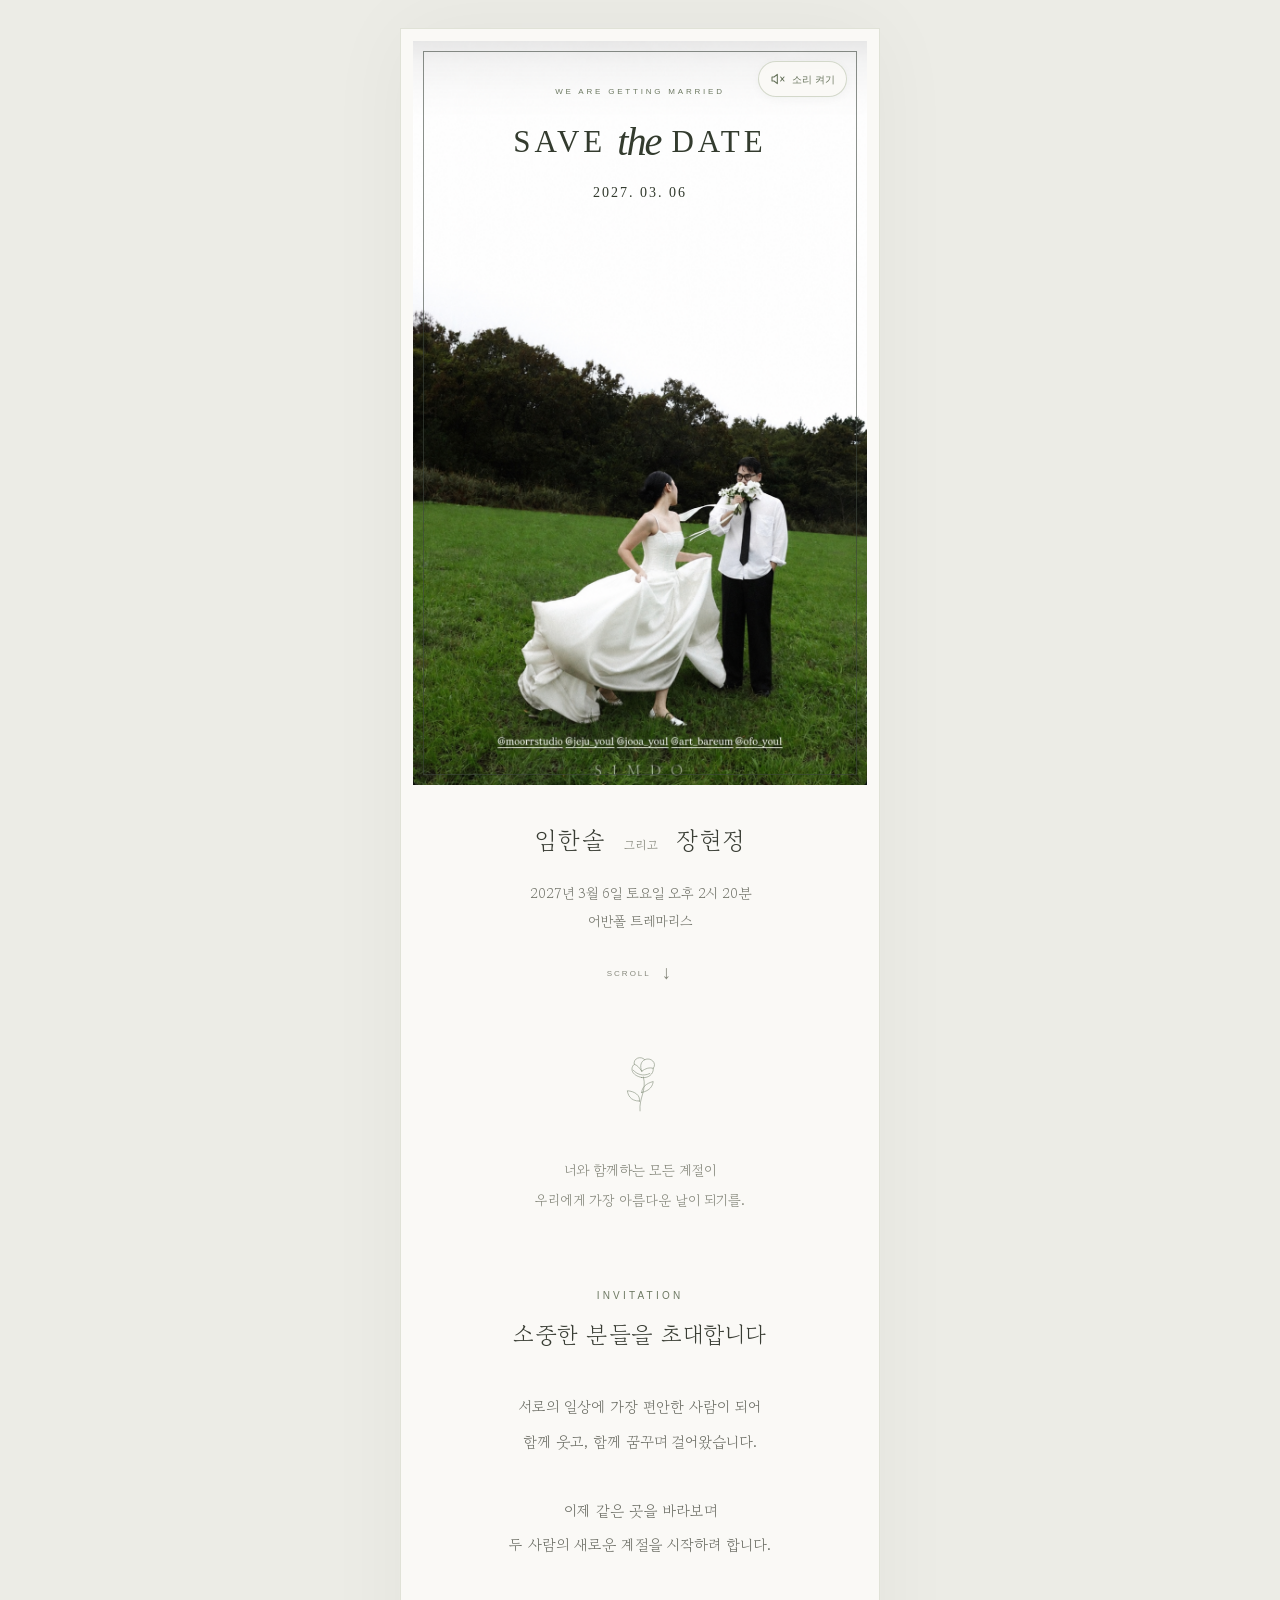
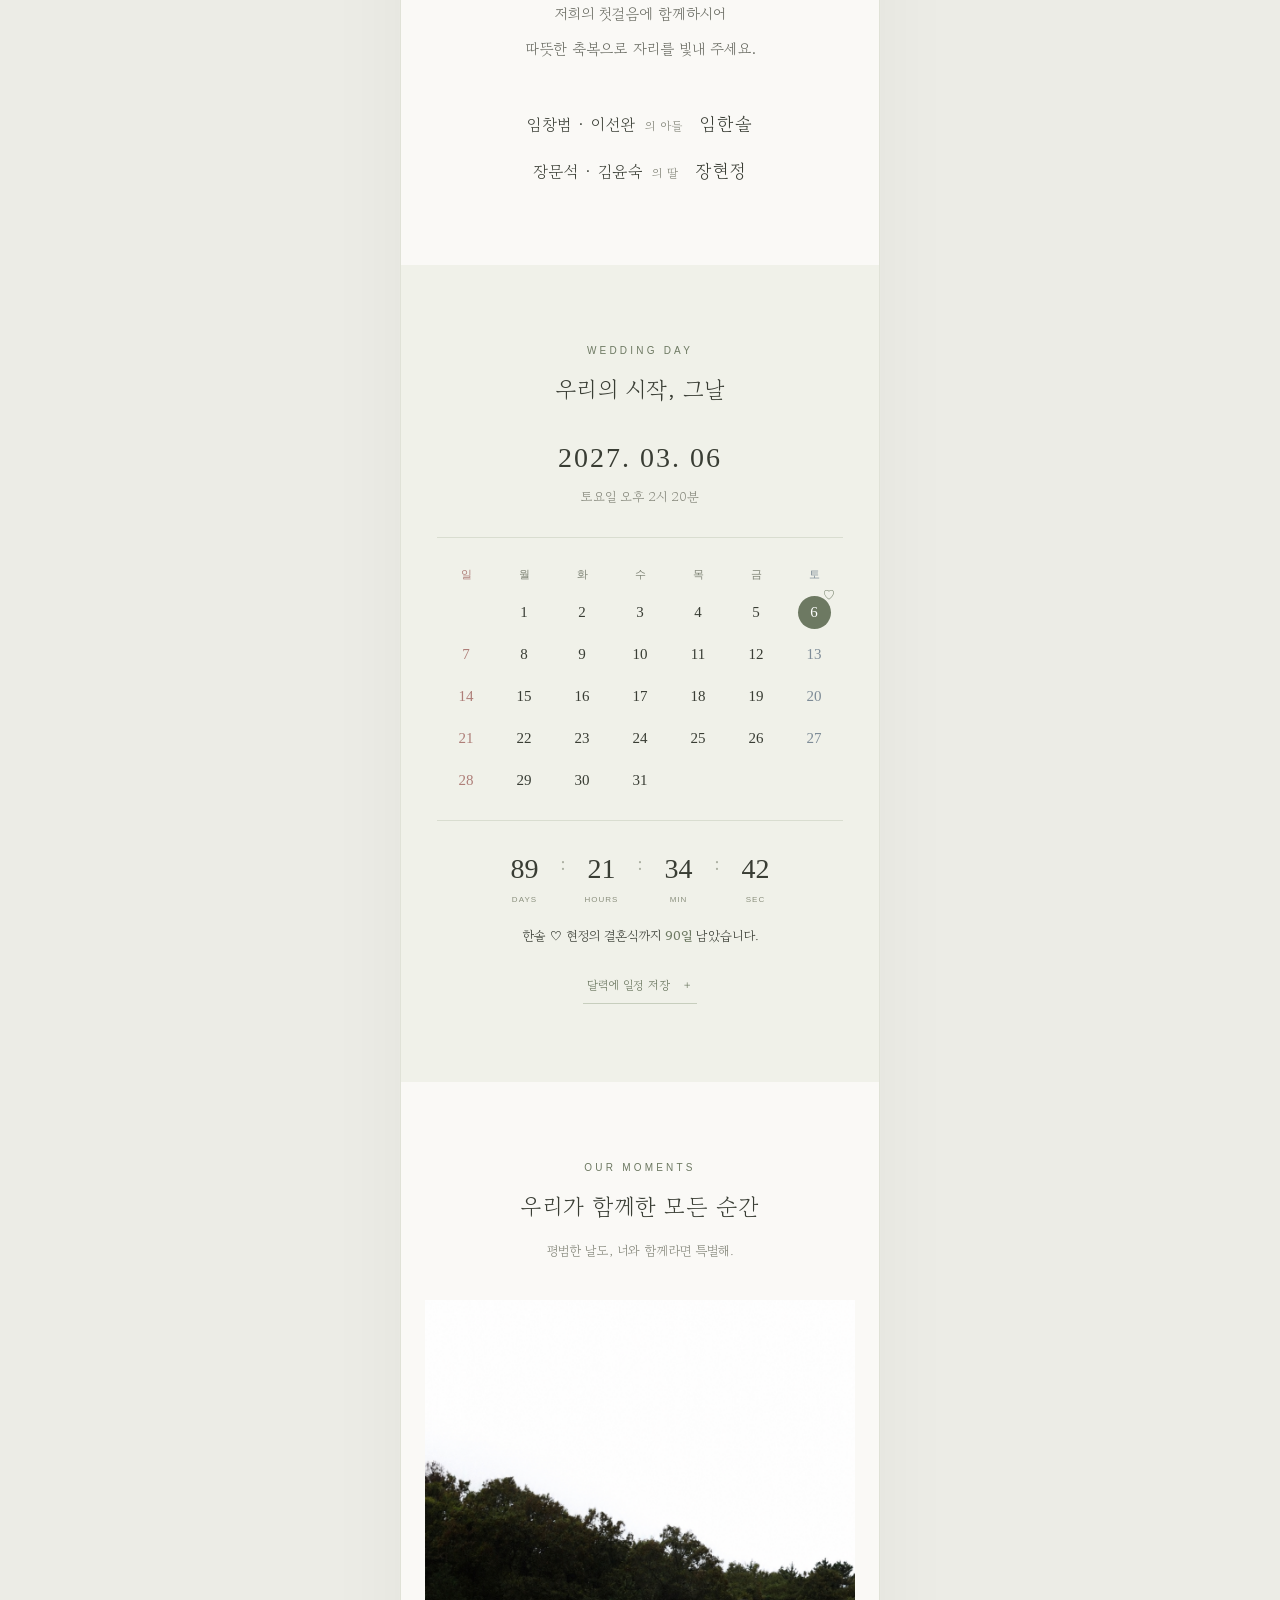
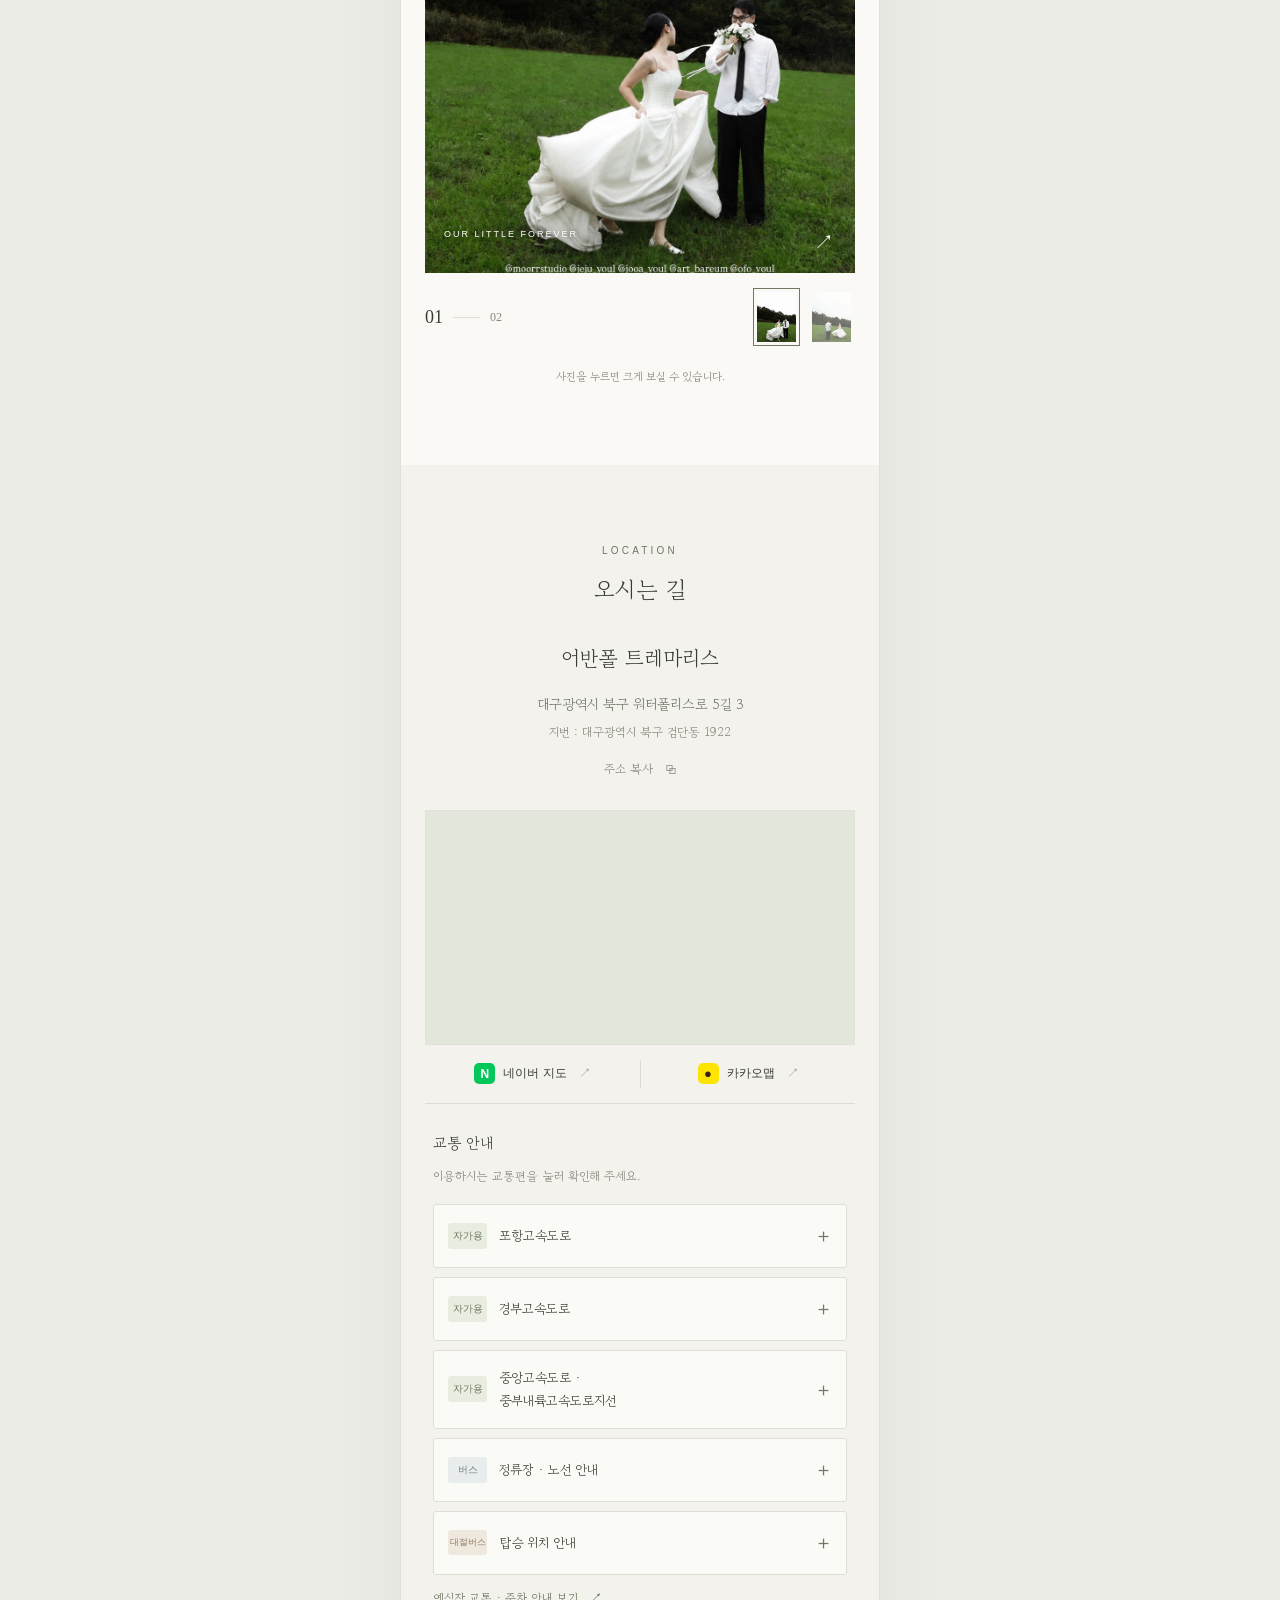
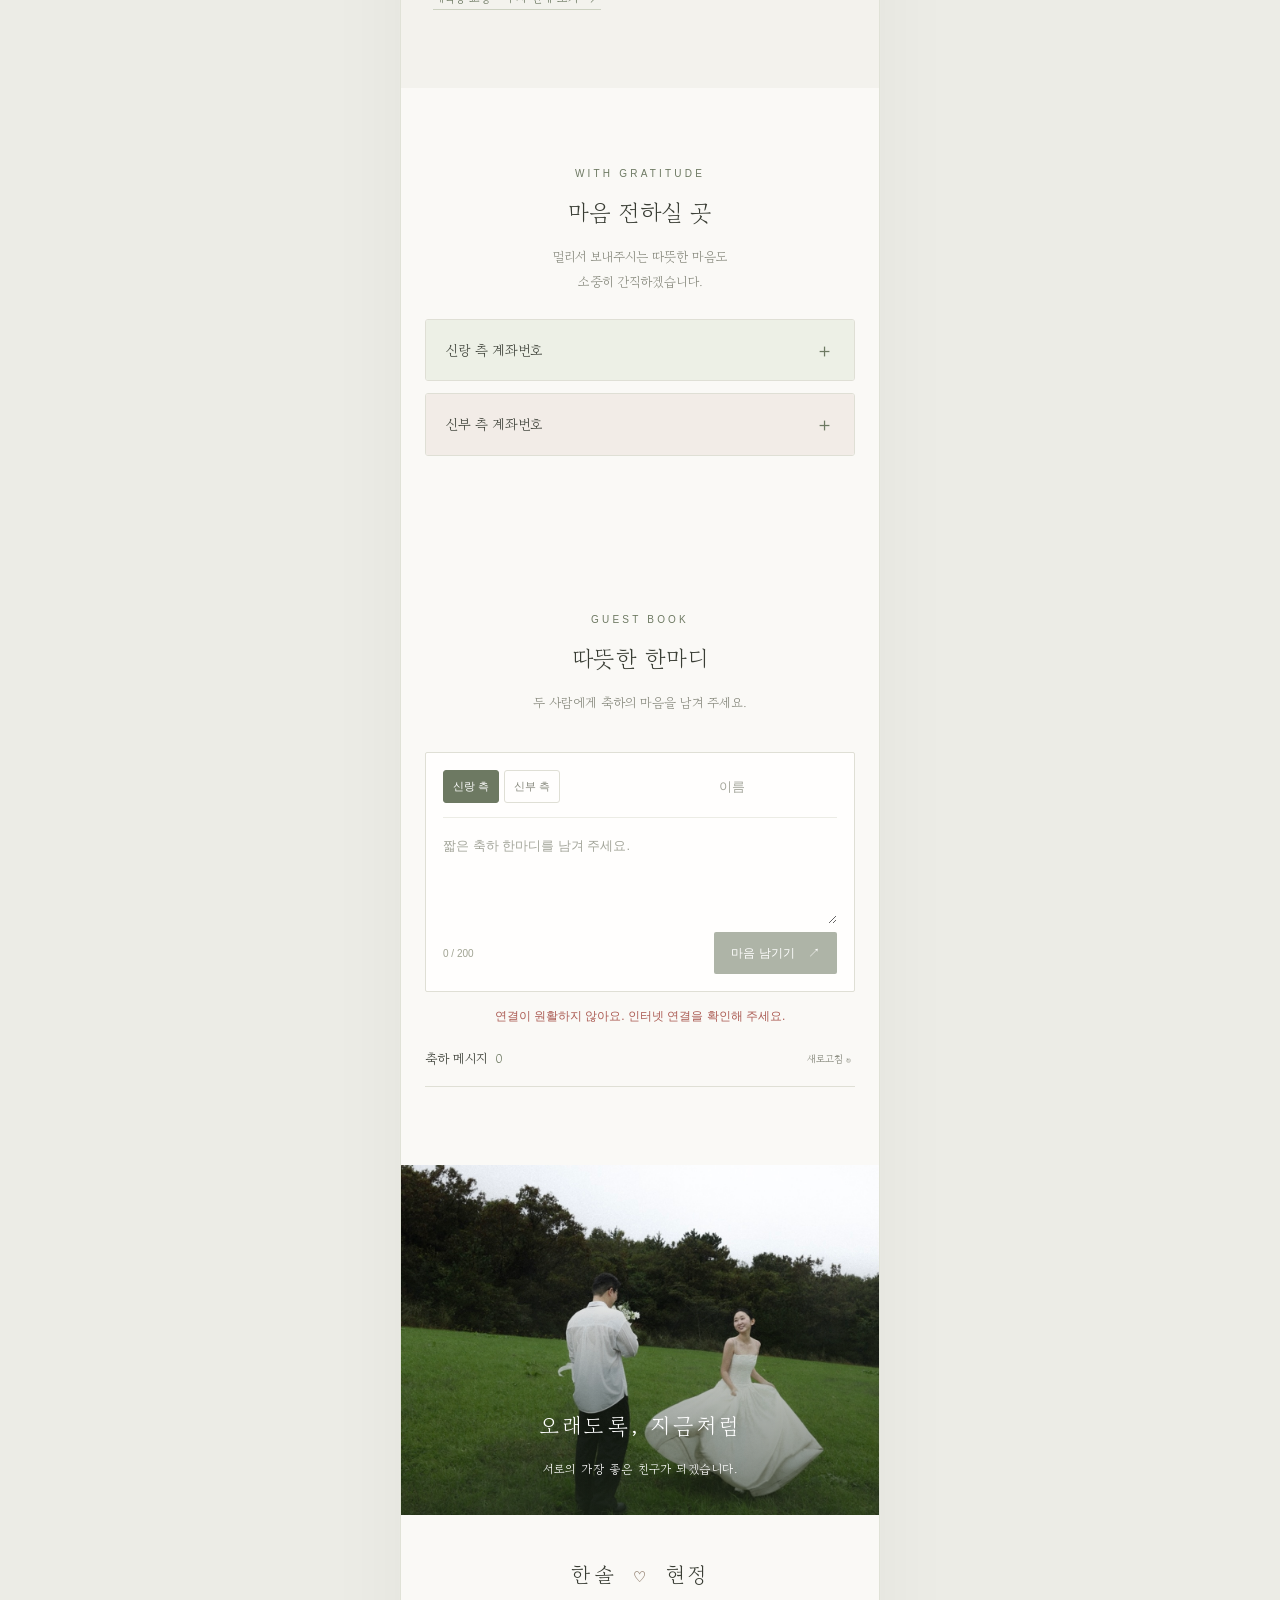
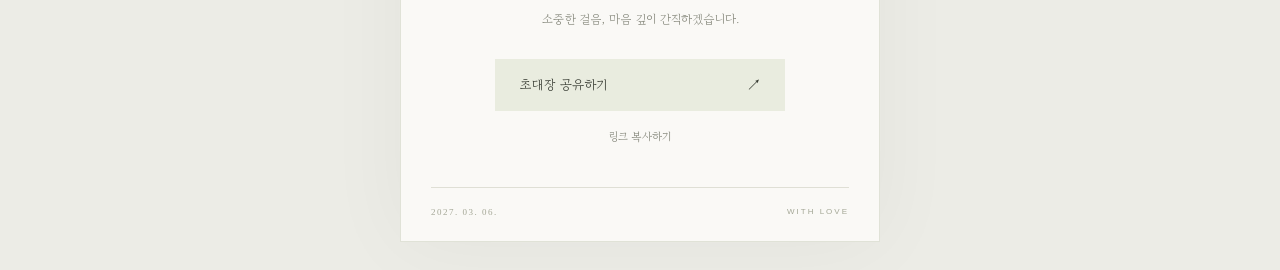
==== index.html @ 7768a19c "feat: 신랑 측 실제 계좌와 신부 혼주 성함 반영 신랑 측 계좌 정보 - 임한솔: 새마을금고 9003250812734 - 임창범: 새마을금고 9003-2223-3159-1 - " ====
<!doctype html>
<html lang="ko">
<head>
  <meta charset="utf-8">
  <meta name="viewport" content="width=device-width, initial-scale=1">
  <meta name="theme-color" content="#faf9f6">
  <meta name="description" content="임한솔 · 장현정, 2027년 3월 6일 토요일 오후 2시 20분. 어반폴 트레마리스에서 소중한 분들을 초대합니다.">
  <meta property="og:type" content="website">
  <meta property="og:title" content="임한솔 · 장현정, 우리 결혼합니다">
  <meta property="og:description" content="2027. 03. 06. SAT 14:20 · 어반폴 트레마리스">
  <meta property="og:url" content="https://ihs61855.github.io/wedding-invitation/">
  <meta property="og:locale" content="ko_KR">
  <meta property="og:site_name" content="한솔 · 현정의 결혼식">
  <meta property="og:image" content="https://ihs61855.github.io/wedding-invitation/images/share-thumbnail.jpg?v=2b3f9912633d">
  <meta property="og:image:secure_url" content="https://ihs61855.github.io/wedding-invitation/images/share-thumbnail.jpg?v=2b3f9912633d">
  <meta property="og:image:type" content="image/jpeg">
  <meta property="og:image:width" content="1200">
  <meta property="og:image:height" content="630">
  <meta property="og:image:alt" content="임한솔 · 장현정의 결혼식, 2027년 3월 6일 오후 2시 20분 어반폴 트레마리스">
  <meta name="twitter:card" content="summary_large_image">
  <meta name="twitter:title" content="임한솔 · 장현정, 우리 결혼합니다">
  <meta name="twitter:description" content="2027. 03. 06. SAT 14:20 · 어반폴 트레마리스">
  <meta name="twitter:image" content="https://ihs61855.github.io/wedding-invitation/images/share-thumbnail.jpg?v=2b3f9912633d">
  <link rel="canonical" href="https://ihs61855.github.io/wedding-invitation/">
  <title>임한솔 · 장현정, 우리 결혼합니다</title>
  <link rel="icon" href="./favicon.svg" type="image/svg+xml">
  <link rel="stylesheet" href="./style.css?v=db343411d6bb">
  <script src="./config.js?v=eebe38aabfd5" defer></script>
  <script src="./guestbook.js" defer></script>
  <script src="./script.js?v=7838cb1a2103" defer></script>
</head>
<body>
  <a class="skip-link" href="#invitation">초대글로 바로 가기</a>
  <main class="invitation">
    <header class="cover" aria-label="임한솔과 장현정의 결혼식">
      <div class="cover-picture">
        <button type="button" class="bgm-button" id="bgm-toggle" aria-label="배경음악 켜기" aria-pressed="false" aria-controls="bgm-audio" title="배경음악 켜기">
          <svg viewBox="0 0 24 24" fill="none" aria-hidden="true"><path d="M11 5 6 9H3v6h3l5 4V5Z"/><path class="sound-waves" d="M15 8a6 6 0 0 1 0 8m3-11a10 10 0 0 1 0 14"/><path class="sound-off-mark" d="m16 9 5 6m0-6-5 6"/></svg>
          <span id="bgm-label">소리 켜기</span>
        </button>
        <img class="cover-image" src="./images/main.jpg?v=a7976f656582" width="980" height="1605" alt="푸른 잔디밭에서 서로를 바라보는 두 사람" fetchpriority="high">
        <div class="cover-heading">
          <p class="eyebrow">WE ARE GETTING MARRIED</p>
          <h1>SAVE <em>the</em> DATE</h1>
          <p class="cover-date">2027. 03. 06</p>
        </div>
        <div class="petals" aria-hidden="true"><i></i><i></i><i></i><i></i><i></i><i></i></div>
      </div>
      <div class="cover-info">
        <p class="couple-names">임한솔 <span>그리고</span> 장현정</p>
        <p>2027년 3월 6일 토요일 오후 2시 20분<br>어반폴 트레마리스</p>
        <a class="scroll-cue" href="#invitation" aria-label="초대글 보기">SCROLL <span>↓</span></a>
      </div>
    </header>
    <section class="section opening" id="invitation" aria-labelledby="invitation-title">
      <svg class="flower" viewBox="0 0 80 112" fill="none" aria-hidden="true"><path d="M40 101c-2-24 12-34 6-59M39 84C22 84 19 72 18 66c13 1 23 8 21 18ZM43 69c15-3 19-12 20-19-12 3-20 10-20 19ZM43 43C24 39 23 26 30 20c-2-11 12-15 18-8 11-5 22 6 15 15 1 10-9 18-20 16Z"/><path d="M30 20c5 1 9 6 13 12m5-20c-6 3-9 10-5 20m20-5c-7-2-13 0-20 5m-15-2c6 7 17 12 29 6"/></svg>
      <p class="opening-words">너와 함께하는 모든 계절이<br>우리에게 가장 아름다운 날이 되기를.</p>
      <div class="section-heading"><p class="eyebrow">INVITATION</p><h2 id="invitation-title">소중한 분들을 초대합니다</h2></div>
      <p class="invitation-copy">서로의 일상에 가장 편안한 사람이 되어<br>함께 웃고, 함께 꿈꾸며 걸어왔습니다.<br><br>이제 같은 곳을 바라보며<br>두 사람의 새로운 계절을 시작하려 합니다.<br><br>저희의 첫걸음에 함께하시어<br>따뜻한 축복으로 자리를 빛내 주세요.</p>
      <div class="family-names">
        <p><span class="parent-names">임창범 · 이선완</span><span class="family-relation">의 아들&nbsp;</span><strong>임한솔</strong></p>
        <p><span class="parent-names">장문석 · 김윤숙</span><span class="family-relation">의 딸&nbsp;</span><strong>장현정</strong></p>
      </div>
    </section>
    <section class="section date-section" aria-labelledby="date-title">
      <div class="section-heading"><p class="eyebrow">WEDDING DAY</p><h2 id="date-title">우리의 시작, 그날</h2></div>
      <p class="date-numerals">2027. 03. 06</p><p class="date-subtitle">토요일 오후 2시 20분</p>
      <div class="calendar-wrap"><table class="calendar" aria-label="2027년 3월 달력"><caption>2027년 3월</caption><thead><tr><th scope="col">일</th><th scope="col">월</th><th scope="col">화</th><th scope="col">수</th><th scope="col">목</th><th scope="col">금</th><th scope="col">토</th></tr></thead><tbody id="calendar-body"></tbody></table></div>
      <div class="countdown" role="timer" aria-label="결혼식까지 남은 시간"><div><strong id="days">—</strong><span>DAYS</span></div><b>:</b><div><strong id="hours">—</strong><span>HOURS</span></div><b>:</b><div><strong id="minutes">—</strong><span>MIN</span></div><b>:</b><div><strong id="seconds">—</strong><span>SEC</span></div></div>
      <p class="countdown-message" id="countdown-message">한솔 ♡ 현정, 함께하는 날을 기다립니다.</p>
      <button type="button" class="text-button" id="save-calendar">달력에 일정 저장 <span aria-hidden="true">＋</span></button>
    </section>
    <section class="section gallery-section" aria-labelledby="gallery-title">
      <div class="section-heading"><p class="eyebrow">OUR MOMENTS</p><h2 id="gallery-title">우리가 함께한 모든 순간</h2><p class="section-description">평범한 날도, 너와 함께라면 특별해.</p></div>
      <button type="button" class="gallery-main" data-photo="0" aria-label="첫 번째 사진 크게 보기"><img id="gallery-feature" src="./images/main.jpg?v=a7976f656582" width="980" height="1605" alt="푸른 잔디밭에서 서로를 바라보는 두 사람" loading="lazy"><span class="photo-caption">OUR LITTLE FOREVER <span>↗</span></span></button>
      <div class="gallery-bottom"><p><span id="gallery-number">01</span><span class="gallery-divider"></span>02</p><div class="gallery-thumbs"><button type="button" data-select-photo="0" class="selected" aria-label="첫 번째 사진 선택" aria-pressed="true"><img src="./images/main.jpg?v=a7976f656582" alt="" loading="lazy"></button><button type="button" data-select-photo="1" aria-label="두 번째 사진 선택" aria-pressed="false"><img src="./images/gallery-01.jpg" alt="" loading="lazy"></button></div></div>
      <p class="small-note">사진을 누르면 크게 보실 수 있습니다.</p>
    </section>
    <section class="section location-section" aria-labelledby="location-title">
      <div class="section-heading"><p class="eyebrow">LOCATION</p><h2 id="location-title">오시는 길</h2></div>
      <h3 class="venue-name">어반폴 트레마리스</h3><p class="venue-address">대구광역시 북구 워터폴리스로 5길 3<br><span>지번 : 대구광역시 북구 검단동 1922</span></p>
      <button type="button" class="text-button" id="copy-address">주소 복사 <span aria-hidden="true">⧉</span></button>
      <div class="map-wrap"><iframe title="어반폴 트레마리스 위치 지도" src="https://www.google.com/maps/embed?pb=!1m5!3m3!1m2!1s0x3565e144dd065895%3A0x3c9c27bcca75448d!2z7Ja067CY7Y-0!5e0!3m2!1sko!2skr!4v1793463680996!5m2!1sko!2skr" loading="lazy" referrerpolicy="strict-origin-when-cross-origin" allowfullscreen></iframe></div>
      <nav class="map-links" aria-label="지도 앱으로 보기"><a id="naver-map" href="https://naver.me/58jAJ3zJ" target="_blank" rel="noopener noreferrer"><span class="map-icon naver">N</span>네이버 지도 <span aria-hidden="true">↗</span></a><a id="kakao-map" href="https://place.map.kakao.com/2123646296" target="_blank" rel="noopener noreferrer"><span class="map-icon kakao">●</span>카카오맵 <span aria-hidden="true">↗</span></a></nav>
      <div class="travel-info">
        <p class="travel-label">교통 안내</p>
        <p class="transport-hint">이용하시는 교통편을 눌러 확인해 주세요.</p>
        <div class="transport-options">
          <details class="transport-group">
            <summary><span class="transport-kind">자가용</span><span class="transport-name">포항고속도로</span><span class="transport-chevron" aria-hidden="true">＋</span></summary>
            <ol class="transport-route">
              <li>팔공산 톨게이트에서 <strong>‘복현오거리·대구국제공항’</strong> 방면 좌회전</li>
              <li>불로삼거리에서 <strong>‘종합유통단지’</strong> 방면 우회전</li>
              <li>복현로 <strong>‘검단산업단지’</strong> 방면 우회전</li>
              <li>복현로 회전교차로에서 <strong>‘성광중·고등학교’</strong> 방면 우회전</li>
              <li><strong>2.4km 이동</strong> 후 ‘워터폴리스로5길’ 방면 좌회전</li>
              <li><strong>400m 앞 어반폴</strong> 도착</li>
            </ol>
          </details>
          <details class="transport-group">
            <summary><span class="transport-kind">자가용</span><span class="transport-name">경부고속도로</span><span class="transport-chevron" aria-hidden="true">＋</span></summary>
            <ol class="transport-route">
              <li>북대구IC에서 오른쪽 고속도로 출구로 나와 <strong>북대구 톨게이트</strong> 통과</li>
              <li><strong>‘엑스코·동·서변동’</strong> 방면 고가차도 오른쪽 옆길 이용</li>
              <li><strong>‘엑스코’</strong> 방면 우회전</li>
              <li><strong>‘동대구역·종합유통단지·엑스코’</strong> 방면 좌회전</li>
              <li><strong>‘엑스코’</strong> 방면 우회전</li>
              <li><strong>‘철강물류’</strong> 방면 좌회전</li>
              <li><strong>‘검단공단’</strong> 방면 좌회전</li>
              <li><strong>‘워터폴리스로5길’</strong> 방면 좌회전</li>
              <li><strong>400m 앞 어반폴</strong> 도착</li>
            </ol>
          </details>
          <details class="transport-group">
            <summary><span class="transport-kind">자가용</span><span class="transport-name">중앙고속도로 ·<br>중부내륙고속도로지선</span><span class="transport-chevron" aria-hidden="true">＋</span></summary>
            <ol class="transport-route">
              <li>금호분기점에서 <strong>‘부산·북대구·동대구’</strong> 방면 오른쪽 방향</li>
              <li>북대구IC에서 오른쪽 고속도로 출구로 나와 <strong>북대구 톨게이트</strong> 통과</li>
              <li><strong>‘엑스코·동·서변동’</strong> 방면 고가차도 오른쪽 옆길 이용</li>
              <li><strong>‘엑스코’</strong> 방면 우회전</li>
              <li><strong>‘동대구역·종합유통단지·엑스코’</strong> 방면 좌회전</li>
              <li><strong>‘엑스코’</strong> 방면 우회전</li>
              <li><strong>‘철강물류’</strong> 방면 좌회전</li>
              <li><strong>‘검단공단’</strong> 방면 좌회전</li>
              <li><strong>‘워터폴리스로5길’</strong> 방면 좌회전</li>
              <li><strong>400m 앞 어반폴</strong> 도착</li>
            </ol>
          </details>
          <details class="transport-group">
            <summary><span class="transport-kind bus-kind">버스</span><span class="transport-name">정류장 · 노선 안내</span><span class="transport-chevron" aria-hidden="true">＋</span></summary>
            <div class="transport-bus">
              <div class="bus-stop"><p>베어산업앞 정류장</p><div class="bus-numbers" aria-label="버스 300번, 320번"><span>300</span><span>320</span></div></div>
              <div class="bus-stop"><p>베어산업건너 정류장</p><div class="bus-numbers" aria-label="버스 300번, 320번"><span>300</span><span>320</span></div></div>
            </div>
          </details>
          <details class="transport-group">
            <summary><span class="transport-kind charter-kind">대절버스</span><span class="transport-name">탑승 위치 안내</span><span class="transport-chevron" aria-hidden="true">＋</span></summary>
            <div class="charter-stops">
              <div class="charter-stop"><span class="charter-stop-number" aria-hidden="true">01</span><p>삼성전자 정문 주차장</p></div>
              <div class="charter-stop"><span class="charter-stop-number" aria-hidden="true">02</span><p>루체스타비즈 앞</p></div>
            </div>
          </details>
        </div>
        <a href="https://urbanfall.kr/location" target="_blank" rel="noopener noreferrer">예식장 교통 · 주차 안내 보기 <span aria-hidden="true">↗</span></a>
      </div>
    </section>
    <section class="section accounts-section" aria-labelledby="accounts-title">
      <div class="section-heading"><p class="eyebrow">WITH GRATITUDE</p><h2 id="accounts-title">마음 전하실 곳</h2><p class="section-description">멀리서 보내주시는 따뜻한 마음도<br>소중히 간직하겠습니다.</p></div>
      <div class="account-groups">
        <details class="account-group"><summary>신랑 측 계좌번호 <span class="account-chevron" aria-hidden="true">＋</span></summary><div id="groom-accounts" class="account-list"></div></details>
        <details class="account-group bride-accounts"><summary>신부 측 계좌번호 <span class="account-chevron" aria-hidden="true">＋</span></summary><div id="bride-accounts" class="account-list"></div></details>
      </div>
    </section>
    <section class="section guestbook-section" aria-labelledby="guestbook-title">
      <div class="section-heading"><p class="eyebrow">GUEST BOOK</p><h2 id="guestbook-title">따뜻한 한마디</h2><p class="section-description">두 사람에게 축하의 마음을 남겨 주세요.</p></div>
      <form id="guestbook-form" class="guestbook-form"><fieldset id="guestbook-fields" disabled><legend class="sr-only">축하 메시지 작성</legend><div class="guestbook-top"><div class="side-options"><label><input type="radio" name="side" value="groom" required checked><span>신랑 측</span></label><label><input type="radio" name="side" value="bride" required><span>신부 측</span></label></div><label class="sr-only" for="guest-name">이름</label><input id="guest-name" name="name" type="text" placeholder="이름" autocomplete="name" maxlength="20" required></div><label class="sr-only" for="guest-message">축하 메시지</label><textarea id="guest-message" name="message" placeholder="짧은 축하 한마디를 남겨 주세요." maxlength="200" rows="3" required></textarea><div class="form-bottom"><span class="character-count"><span id="character-count">0</span> / 200</span><button type="submit" class="primary-button" id="post-comment">마음 남기기 <span aria-hidden="true">↗</span></button></div></fieldset></form>
      <p id="guestbook-status" class="guestbook-status" role="status" aria-live="polite">방명록을 준비하고 있어요.</p>
      <div class="guestbook-list-heading"><p>축하 메시지 <span id="comment-count">0</span></p><button type="button" class="text-button" id="refresh-comments" hidden>새로고침 ↻</button></div>
      <div id="comment-list" class="comment-list" aria-live="polite"></div><nav id="guestbook-pagination" class="pagination" aria-label="방명록 페이지" hidden></nav>
    </section>
    <footer class="closing"><div class="closing-photo"><img src="./images/gallery-01.jpg" width="1206" height="1940" alt="함께할 날들을 약속하는 두 사람" loading="lazy"><div><p>오래도록, 지금처럼</p><span>서로의 가장 좋은 친구가 되겠습니다.</span></div></div><div class="closing-bottom"><p class="closing-names">한솔 <span>♡</span> 현정</p><p>소중한 걸음, 마음 깊이 간직하겠습니다.</p><button type="button" class="share-button" id="share-invitation">초대장 공유하기 <span aria-hidden="true">↗</span></button><button type="button" class="text-button" id="copy-link">링크 복사하기</button><p class="footer-date">2027. 03. 06. <span>WITH LOVE</span></p></div></footer>
  </main>
  <dialog id="photo-dialog" class="photo-dialog" aria-label="사진 크게 보기"><button type="button" class="dialog-close" id="close-photo" aria-label="사진 닫기">×</button><div class="photo-stage"><button type="button" class="photo-arrow" id="previous-photo" aria-label="이전 사진">‹</button><img id="large-photo" alt=""><button type="button" class="photo-arrow" id="next-photo" aria-label="다음 사진">›</button></div><p id="photo-position">1 / 2</p></dialog>
  <dialog id="delete-dialog" class="delete-dialog" aria-labelledby="delete-title"><form id="delete-form"><p class="eyebrow">GUEST BOOK</p><h2 id="delete-title">메시지를 삭제할까요?</h2><p>삭제 비밀번호를 입력해 주세요.</p><label class="sr-only" for="delete-password">삭제 비밀번호</label><input type="password" id="delete-password" autocomplete="off" maxlength="100" placeholder="비밀번호" required><p id="delete-error" class="form-error" role="alert"></p><div class="delete-actions"><button type="button" class="secondary-button" id="cancel-delete">취소</button><button type="submit" class="primary-button" id="confirm-delete">삭제하기</button></div></form></dialog>
  <audio id="bgm-audio" src="./audio/bgm.mp3?v=32cb3e52c9ab" autoplay loop preload="auto"></audio>
  <div id="toast" class="toast" role="status" aria-live="polite"></div>
</body>
</html>
---- style.css ----
@import url('https://fonts.googleapis.com/css2?family=Gowun+Batang:wght@400;700&display=swap');

:root{color-scheme:light;--paper:#faf9f6;--ink:#393d34;--muted:#86887c;--green:#6d7962;--line:#dfdfd5;--soft:#f0f1e9;--serif:'Gowun Batang','Batang',serif;--sans:'Malgun Gothic',sans-serif}
*{box-sizing:border-box}html{scroll-behavior:smooth;scroll-padding-top:24px}body{margin:0;background:#ecece6;color:var(--ink);font:15px/1.9 var(--serif);word-break:keep-all;-webkit-font-smoothing:antialiased}button,input,textarea{font:inherit}button,a,input,textarea{-webkit-tap-highlight-color:transparent}button,a{touch-action:manipulation}button{color:inherit;cursor:pointer;border:0;background:none}a{color:inherit;text-decoration:none}button:disabled{cursor:wait;opacity:.55}button:focus-visible,a:focus-visible,input:focus-visible,textarea:focus-visible{outline:2px solid var(--green);outline-offset:5px}img{max-width:100%;display:block}p,h1,h2,h3{margin:0}fieldset{padding:0;margin:0;border:0;min-width:0}[hidden]{display:none!important}.sr-only,.skip-link:not(:focus){position:absolute;width:1px;height:1px;padding:0;overflow:hidden;clip:rect(0,0,0,0);white-space:nowrap;border:0}.skip-link:focus{position:fixed;top:10px;left:10px;z-index:50;padding:10px;background:white}.invitation{max-width:480px;margin:auto;background:var(--paper);overflow:hidden;box-shadow:0 0 80px #3139250b}

/* Cover */
.cover{padding:12px 12px 0}.cover-picture{position:relative;background:#f7f7f7}.cover-picture:after{content:'';position:absolute;inset:10px;border:1px solid #3f473e99;pointer-events:none;z-index:2}.cover-image{width:100%;height:auto}.cover-heading{position:absolute;inset:6% 8% auto;text-align:center;color:#333b2e;z-index:3}.eyebrow{font:10px/1.5 var(--sans);letter-spacing:3.2px;color:var(--green)}.cover-heading .eyebrow{font-size:8px;letter-spacing:2.8px}.cover h1{display:flex;justify-content:center;align-items:center;gap:11px;white-space:nowrap;font:clamp(20px,5.8vw,31px)/1.6 Georgia,serif;letter-spacing:4px;margin:12px -8px 5px}.cover h1 em{font-size:1.3em;letter-spacing:-2px;font-weight:400}.cover-date{font:14px/2 Georgia,serif;letter-spacing:2px}.cover-info{text-align:center;padding:32px 16px 20px}.couple-names{font-size:24px;letter-spacing:2px;margin-bottom:17px}.couple-names span{font-size:12px;letter-spacing:1px;color:var(--muted);margin:0 8px}.cover-info>p+p{font-size:14px;color:#74766c;line-height:2}.scroll-cue{display:inline-flex;align-items:center;gap:11px;margin-top:27px;font:8px var(--sans);letter-spacing:2px;color:var(--muted)}.scroll-cue span{font:19px Georgia;animation:nudge 2s infinite}

/* Background music */
.bgm-button{position:absolute;top:20px;right:20px;z-index:4;display:inline-flex;align-items:center;justify-content:center;gap:6px;min-height:36px;padding:8px 11px;border:1px solid #c9cfbfc9;border-radius:22px;background:#faf9f6e8;color:#68745d;box-shadow:0 2px 10px #24351f0a;font:10px/1.5 var(--sans);backdrop-filter:blur(6px)}
.bgm-button svg{width:16px;height:16px;stroke:currentColor;stroke-width:1.6;stroke-linecap:round;stroke-linejoin:round}
.bgm-button .sound-waves{display:none}
.bgm-button[aria-pressed="true"]{background:#6d7962e8;border-color:#6d7962;color:white}
.bgm-button[aria-pressed="true"] .sound-waves{display:block}
.bgm-button[aria-pressed="true"] .sound-off-mark{display:none}
.bgm-button[aria-busy="true"]{opacity:.7}

/* Invitation */
.section{padding:78px 32px;text-align:center}.section-heading{margin-bottom:36px}.section-heading .eyebrow{margin-bottom:12px}.section h2{font-weight:400;font-size:23px;letter-spacing:.5px;line-height:1.7}.section-description{font-size:13px;color:var(--muted);margin-top:13px}.flower{width:46px;height:68px;stroke:#7d8874;stroke-width:1;stroke-linecap:round;stroke-linejoin:round;margin:0 auto 27px}.opening{padding-top:47px}.opening-words{font-size:14px;color:var(--muted);line-height:2.2;margin-bottom:72px}.invitation-copy{font-size:15px;line-height:2.3;color:#6b6d64}.name-pair{display:flex;align-items:center;justify-content:center;gap:20px;margin-top:40px}.name-pair p{font-size:18px;letter-spacing:1px}.name-pair small{font:10px var(--sans);color:var(--muted);margin-right:6px;letter-spacing:0}.name-pair>span{font:italic 20px Georgia;color:#a8ae9c}

.family-names{display:grid;gap:12px;margin-top:40px}
.family-names p{display:flex;align-items:baseline;justify-content:center;gap:9px;flex-wrap:wrap}
.parent-names{font-size:16px;letter-spacing:.5px}
.family-relation{font-size:12px;color:var(--muted)}
.family-names strong{font-size:18px;letter-spacing:1px;font-weight:400;margin-left:4px}

/* Calendar */
.date-section{background:var(--soft)}.date-section .section-heading{margin-bottom:27px}.date-numerals{font:28px/1.6 Georgia;letter-spacing:2px}.date-subtitle{font-size:13px;color:var(--muted);margin-top:4px}.calendar-wrap{border-top:1px solid #d9ddd0;border-bottom:1px solid #d9ddd0;margin:28px 4px;padding:19px 0}.calendar{width:100%;table-layout:fixed;border-collapse:collapse;font-size:14px}.calendar caption{position:absolute;width:1px;height:1px;overflow:hidden;clip:rect(0,0,0,0)}.calendar th{font:11px var(--sans);font-weight:400;height:34px;color:#7e8375}.calendar td{height:42px;font-family:Georgia,serif;font-size:15px}.calendar tr>:first-child{color:#ae7e78}.calendar tr>:last-child{color:#7e8c97}.calendar .wedding-day{display:inline-flex;align-items:center;justify-content:center;border-radius:50%;width:33px;height:33px;color:white;background:var(--green);position:relative}.calendar .wedding-day:after{content:'♡';position:absolute;top:-9px;right:-4px;font:12px var(--sans);color:var(--green)}.countdown{display:flex;align-items:start;justify-content:center;gap:14px;margin:30px auto 20px}.countdown>div{width:44px}.countdown strong{display:block;font:28px/1.25 Georgia;font-variant-numeric:tabular-nums;font-weight:400}.countdown div>span{display:block;font:8px var(--sans);letter-spacing:1px;margin-top:9px;color:#8b907e}.countdown>b{font:18px Georgia;color:#a9ad9f;margin-top:3px}.countdown-message{font-size:13px}.countdown-message strong{color:var(--green);font-weight:700}.text-button{font-size:12px;line-height:1.6;padding:9px 4px;color:var(--muted)}.text-button span{margin-left:8px}.date-section>.text-button{margin-top:17px;border-bottom:1px solid #c7cebd;color:var(--green)}

/* Photographs */
.gallery-section{padding-left:24px;padding-right:24px}.gallery-main{width:100%;padding:0;position:relative;display:block;text-align:left}.gallery-main>img{width:100%;aspect-ratio:3/4;height:auto;object-fit:cover;object-position:center 72%;background:#e5e8df}.photo-caption{position:absolute;left:19px;right:19px;bottom:17px;color:white;font:9px var(--sans);letter-spacing:2px;display:flex;justify-content:space-between;text-shadow:0 1px 5px #0008}.photo-caption>span{font-size:20px}.gallery-bottom{display:flex;justify-content:space-between;align-items:center;margin-top:15px}.gallery-bottom>p{display:flex;align-items:center;gap:10px;font:12px Georgia;color:var(--muted)}#gallery-number{font-size:18px;color:var(--ink)}.gallery-divider{display:inline-block;width:27px;height:1px;background:var(--line)}.gallery-thumbs{display:flex;gap:8px}.gallery-thumbs>button{width:47px;height:58px;padding:3px;border:1px solid transparent;opacity:.6}.gallery-thumbs>button.selected{border-color:var(--green);opacity:1}.gallery-thumbs img{width:100%;height:100%;object-fit:cover;object-position:center 75%}.small-note{font-size:11px;color:var(--muted);margin-top:20px}

/* Venue */
.location-section{padding-left:24px;padding-right:24px;background:#f3f2ed}.location-section .section-heading{margin-bottom:30px}.venue-name{font-size:21px;font-weight:400;margin-bottom:12px}.venue-address{font-size:14px;color:#707568;line-height:1.9}.venue-address>span{font-size:12px;color:var(--muted)}.location-section>.text-button{margin:6px 0 22px}.map-wrap{height:235px;overflow:hidden;background:#e3e6da;border:1px solid #e0e2d8}.map-wrap iframe{height:100%;width:100%;border:0;display:block}.map-links{display:flex;align-items:center;border-bottom:1px solid #dcded2;padding:15px 0}.map-links>a{display:flex;align-items:center;justify-content:center;gap:8px;font:12px var(--sans);width:50%;min-height:28px}.map-links>a+a{border-left:1px solid #d9dccf}.map-links>a>span:last-child{color:#999f8e;margin-left:4px}.map-icon{display:inline-flex;align-items:center;justify-content:center;width:21px;height:21px;border-radius:5px;font:bold 12px var(--sans)}.naver{background:#03c75a;color:white}.kakao{background:#fee500;color:#3c1e1e;font-size:13px}.travel-info{text-align:left;padding:25px 8px 0;font-size:13px;color:#858979}.travel-label{font-size:15px;color:var(--ink);margin-bottom:8px}.travel-info>a{font-size:12px;display:inline-block;margin-top:12px;color:var(--green);border-bottom:1px solid #ccd1c1}.travel-info>a span{margin-left:8px}

/* Transport directions */
.transport-hint{font-size:12px;color:var(--muted);margin-bottom:16px}
.transport-options{display:grid;gap:9px}
.transport-group{border:1px solid #dcdfd2;border-radius:3px;background:#fafbf7;overflow:hidden}
.transport-group summary{list-style:none;display:grid;grid-template-columns:39px minmax(0,1fr) 18px;align-items:center;gap:12px;min-height:62px;padding:15px 14px;cursor:pointer;color:var(--ink)}
.transport-group summary::-webkit-details-marker{display:none}
.transport-group summary:focus-visible{outline:2px solid var(--green);outline-offset:-3px}
.transport-kind{font:10px/1.6 var(--sans);color:#6d7962;background:#e8eddf;border-radius:3px;padding:5px 0;text-align:center}
.bus-kind{background:#e8eced;color:#73868b}
.transport-name{font-size:13px;line-height:1.8}
.transport-chevron{font:19px/1 var(--sans);font-weight:300;color:var(--green);text-align:center;transition:transform .2s}
.transport-group[open] .transport-chevron{transform:rotate(45deg)}
.transport-group[open] summary{border-bottom:1px solid #e4e7dc}
.transport-route{list-style:none;counter-reset:route-step;margin:0;padding:8px 16px 16px}
.transport-route li{position:relative;counter-increment:route-step;padding:12px 0 12px 29px;font:12px/1.9 var(--sans);color:#7b8271;overflow-wrap:anywhere}
.transport-route li+li{border-top:1px solid #e9ece2}
.transport-route li:before{content:counter(route-step,decimal-leading-zero);position:absolute;left:0;top:13px;font:10px/1.9 var(--sans);color:#a3ad97}
.transport-route strong{font-weight:500;color:#505e46}
.transport-bus{padding:4px 16px}
.bus-stop{padding:17px 0}
.bus-stop+.bus-stop{border-top:1px solid #e4e7dc}
.bus-stop p{font-size:14px;color:#59634e;margin-bottom:10px}
.bus-numbers{display:flex;gap:7px}
.bus-numbers span{font:12px/1.5 var(--sans);color:#6d7962;background:#e8eddf;border:1px solid #dce3d1;border-radius:3px;padding:4px 11px}
.charter-kind{font-size:9px;white-space:nowrap;background:#eee8df;color:#938064}
.charter-stops{padding:4px 16px}
.charter-stop{display:flex;align-items:center;gap:13px;padding:20px 0}
.charter-stop+.charter-stop{border-top:1px solid #e4e7dc}
.charter-stop-number{font:11px Georgia,serif;color:#a3ad97}
.charter-stop p{font-size:14px;color:#59634e;line-height:1.8}

/* Accounts */
.accounts-section{padding-left:24px;padding-right:24px;background:var(--paper)}
.accounts-section .section-heading{margin-bottom:24px}
.account-groups{text-align:left;display:grid;gap:12px}
.account-group{border:1px solid var(--line);border-radius:3px;overflow:hidden}
.account-group summary{list-style:none;display:flex;align-items:center;justify-content:space-between;padding:17px 20px;background:#edf0e6;font-size:14px;cursor:pointer;min-height:56px}
.account-group summary::-webkit-details-marker{display:none}
.account-group summary:focus-visible{outline:2px solid var(--green);outline-offset:-3px}
.bride-accounts summary{background:#f2ece7}
.account-chevron{font:19px/1 var(--sans);font-weight:300;color:var(--green);transition:transform .2s}
.account-group[open] .account-chevron{transform:rotate(45deg)}
.account-list{padding:0 20px;background:#fffefd}
.account-row{display:flex;align-items:center;justify-content:space-between;gap:12px;padding:20px 0}
.account-row+.account-row{border-top:1px solid #e9e9df}
.account-info{min-width:0}
.account-holder{font-size:15px;margin-bottom:7px}
.account-relation{font:10px var(--sans);color:var(--muted);margin-right:9px}
.account-bank{font:11px/1.8 var(--sans);color:var(--muted)}
.account-number{font:14px/1.8 var(--sans);color:#646d5d;letter-spacing:.5px;overflow-wrap:anywhere}
.account-copy{flex-shrink:0;padding:11px 12px;border:1px solid var(--line);border-radius:3px;font:11px var(--sans);color:var(--green);background:var(--paper);min-height:40px}

/* Guest book */
.guestbook-section{padding-left:24px;padding-right:24px}.guestbook-form{border:1px solid var(--line);background:#fffefd;text-align:left;padding:17px;border-radius:2px}.guestbook-top{display:flex;align-items:center;justify-content:space-between;gap:12px;padding-bottom:14px;border-bottom:1px solid #ecece5}.side-options{display:flex;flex-shrink:0;gap:5px}.side-options input{position:absolute;opacity:0;width:1px;height:1px}.side-options span{display:inline-block;font:11px var(--sans);border:1px solid var(--line);padding:8px 9px;border-radius:3px;cursor:pointer;color:var(--muted)}.side-options input:checked+span{background:var(--green);border-color:var(--green);color:white}.side-options input:focus-visible+span{outline:2px solid var(--green);outline-offset:3px}input,textarea{border-radius:0}#guest-name{min-width:0;max-width:120px;width:100%;border:0;background:transparent;font:13px var(--sans);padding:7px 2px;color:var(--ink)}textarea{width:100%;resize:vertical;min-height:95px;max-height:240px;border:0;background:transparent;font:13px/1.9 var(--sans);padding:16px 0;color:var(--ink);word-break:normal}::placeholder{color:#a4a69b}.form-bottom{display:flex;align-items:center;justify-content:space-between;gap:10px}.character-count{font:10px var(--sans);color:#a0a392}.primary-button,.secondary-button{font:12px/1.5 var(--sans);padding:12px 17px;border-radius:2px}.primary-button{background:var(--green);color:white}.primary-button span{margin-left:10px}.secondary-button{background:#efefe8}.guestbook-status{font:12px/1.8 var(--sans);color:var(--muted);padding:14px 0;min-height:49px}.guestbook-status:empty{padding:0;min-height:25px}.guestbook-status.error,.form-error{color:#ac5d55}.guestbook-list-heading{display:flex;justify-content:space-between;align-items:center;border-bottom:1px solid var(--line);padding-bottom:10px;text-align:left;font-size:13px}.guestbook-list-heading p span{margin-left:4px;color:var(--green)}.guestbook-list-heading>.text-button{font-size:10px}.comment{text-align:left;padding:20px 1px;border-bottom:1px solid #e7e7dd;word-break:normal;overflow-wrap:anywhere}.comment-meta{display:flex;align-items:center;gap:8px}.side-tag{font:9px var(--sans);color:#70806c;background:#eaf0e4;padding:4px 6px;border-radius:2px}.side-tag.bride{background:#f3eae5;color:#a47e72}.comment-name{font:12px var(--sans);font-weight:600}.comment-date{font:10px var(--sans);color:#a5a79b;margin-left:auto}.comment-text{font:13px/1.9 var(--sans);color:#6e7366;margin-top:12px;white-space:pre-wrap}.comment-delete{display:block;font:10px var(--sans);color:#979c8d;margin:10px 0 0 auto;padding:5px}.empty-message{padding:27px 0;font-size:13px;color:var(--muted)}.pagination{display:flex;justify-content:center;align-items:center;gap:9px;margin-top:24px;font:12px var(--sans)}.pagination button{min-width:34px;min-height:36px;border:1px solid var(--line)}.pagination button[aria-current=page]{background:var(--green);color:white;border-color:var(--green)}.pagination button:disabled{cursor:default}

/* Closing and dialogs */
.closing-photo{position:relative;height:350px;overflow:hidden}.closing-photo>img{width:100%;height:100%;object-fit:cover;object-position:center 84%}.closing-photo:after{content:'';position:absolute;inset:0;background:linear-gradient(transparent 25%,#1f2b1a99)}.closing-photo>div{position:absolute;z-index:1;left:20px;right:20px;bottom:32px;text-align:center;color:white}.closing-photo p{font-size:22px;letter-spacing:3px;margin-bottom:8px}.closing-photo span{font-size:12px;letter-spacing:.5px}.closing-bottom{text-align:center;padding:40px 30px 24px}.closing-names{font-size:21px;letter-spacing:3px;margin-bottom:13px}.closing-names span{font-size:15px;color:#9a8a7b;margin:0 6px}.closing-bottom>p:nth-child(2){font-size:12px;color:var(--muted)}.share-button{display:block;width:100%;max-width:290px;background:#e9ecdf;padding:14px 25px;text-align:left;font-size:13px;margin:28px auto 8px}.share-button span{float:right}.closing-bottom>.text-button{font-size:11px}.footer-date{border-top:1px solid var(--line);margin-top:32px;padding-top:19px;display:flex;justify-content:space-between;color:#a3a695;font:9px Georgia;letter-spacing:1.5px}.footer-date>span{font:8px var(--sans);letter-spacing:2px}.toast{position:fixed;bottom:max(28px,env(safe-area-inset-bottom));left:50%;transform:translate(-50%,15px);max-width:calc(100% - 36px);width:max-content;background:#30372eea;color:#fff;padding:11px 20px;border-radius:5px;font:12px/1.7 var(--sans);z-index:100;opacity:0;pointer-events:none;transition:opacity .2s,transform .2s;text-align:center}.toast.visible{opacity:1;transform:translate(-50%,0)}dialog{border:0;padding:0}dialog::backdrop{background:#141a15e8}.photo-dialog{background:transparent;color:#fff;width:100%;max-width:1100px;max-height:100dvh;overflow:visible}.photo-stage{display:flex;align-items:center;justify-content:center;width:100%;gap:10px}.photo-stage>img{max-height:82dvh;max-width:calc(100% - 90px);object-fit:contain}.photo-arrow{font:42px Georgia;color:white;width:32px;flex-shrink:0;min-height:60px;padding:0}.dialog-close{position:absolute;top:-43px;right:15px;color:white;font:32px var(--sans);height:40px;width:40px}.photo-dialog>p{text-align:center;font:12px var(--sans);letter-spacing:2px;margin-top:16px}.delete-dialog{width:calc(100% - 48px);max-width:360px;border-radius:5px;background:var(--paper);padding:30px 24px}.delete-dialog::backdrop{background:#242d2399}.delete-dialog h2{font-size:20px;font-weight:400;margin:12px 0}.delete-dialog form>p:not(.eyebrow){font-size:12px;color:var(--muted)}#delete-password{display:block;width:100%;background:white;border:1px solid var(--line);padding:11px;font:14px var(--sans);margin-top:18px}.delete-dialog .form-error{min-height:23px;margin:9px 0;font-size:11px;color:#ac5d55}.delete-actions{display:flex;justify-content:flex-end;gap:8px}

.petals{position:absolute;inset:0;overflow:hidden;pointer-events:none}.petals i{position:absolute;width:7px;height:12px;border-radius:80% 0 80% 0;background:#fff9;left:20%;top:-20px;animation:fall 10s linear infinite}.petals i:nth-child(2){left:70%;animation-delay:3s;animation-duration:12s}.petals i:nth-child(3){left:45%;animation-delay:7s;animation-duration:13s}.petals i:nth-child(4){left:85%;animation-delay:1s;animation-duration:15s;width:5px;height:9px}.petals i:nth-child(5){left:5%;animation-delay:5s;animation-duration:11s}.petals i:nth-child(6){left:60%;animation-delay:8s;animation-duration:14s;width:5px;height:8px}@keyframes fall{0%{transform:translate(0,-20px) rotate(0);opacity:0}15%{opacity:.8}85%{opacity:.5}100%{transform:translate(35px,780px) rotate(300deg);opacity:0}}@keyframes nudge{50%{transform:translateY(4px)}}
@media(min-width:600px){body{padding:28px 0}.invitation{border:1px solid #e0e2d7}}
@media(max-width:360px){.section{padding-left:22px;padding-right:22px}.couple-names{font-size:21px;letter-spacing:1px}.couple-names span{margin:0 5px}.guestbook-form{padding:13px}.guestbook-top{gap:8px}.side-options span{padding:8px}.cover h1{gap:8px;letter-spacing:2.5px}.section h2{font-size:21px}.countdown{gap:11px}}
@media(prefers-reduced-motion:reduce){html{scroll-behavior:auto}.petals{display:none}.scroll-cue span{animation:none}*{transition:none!important}}
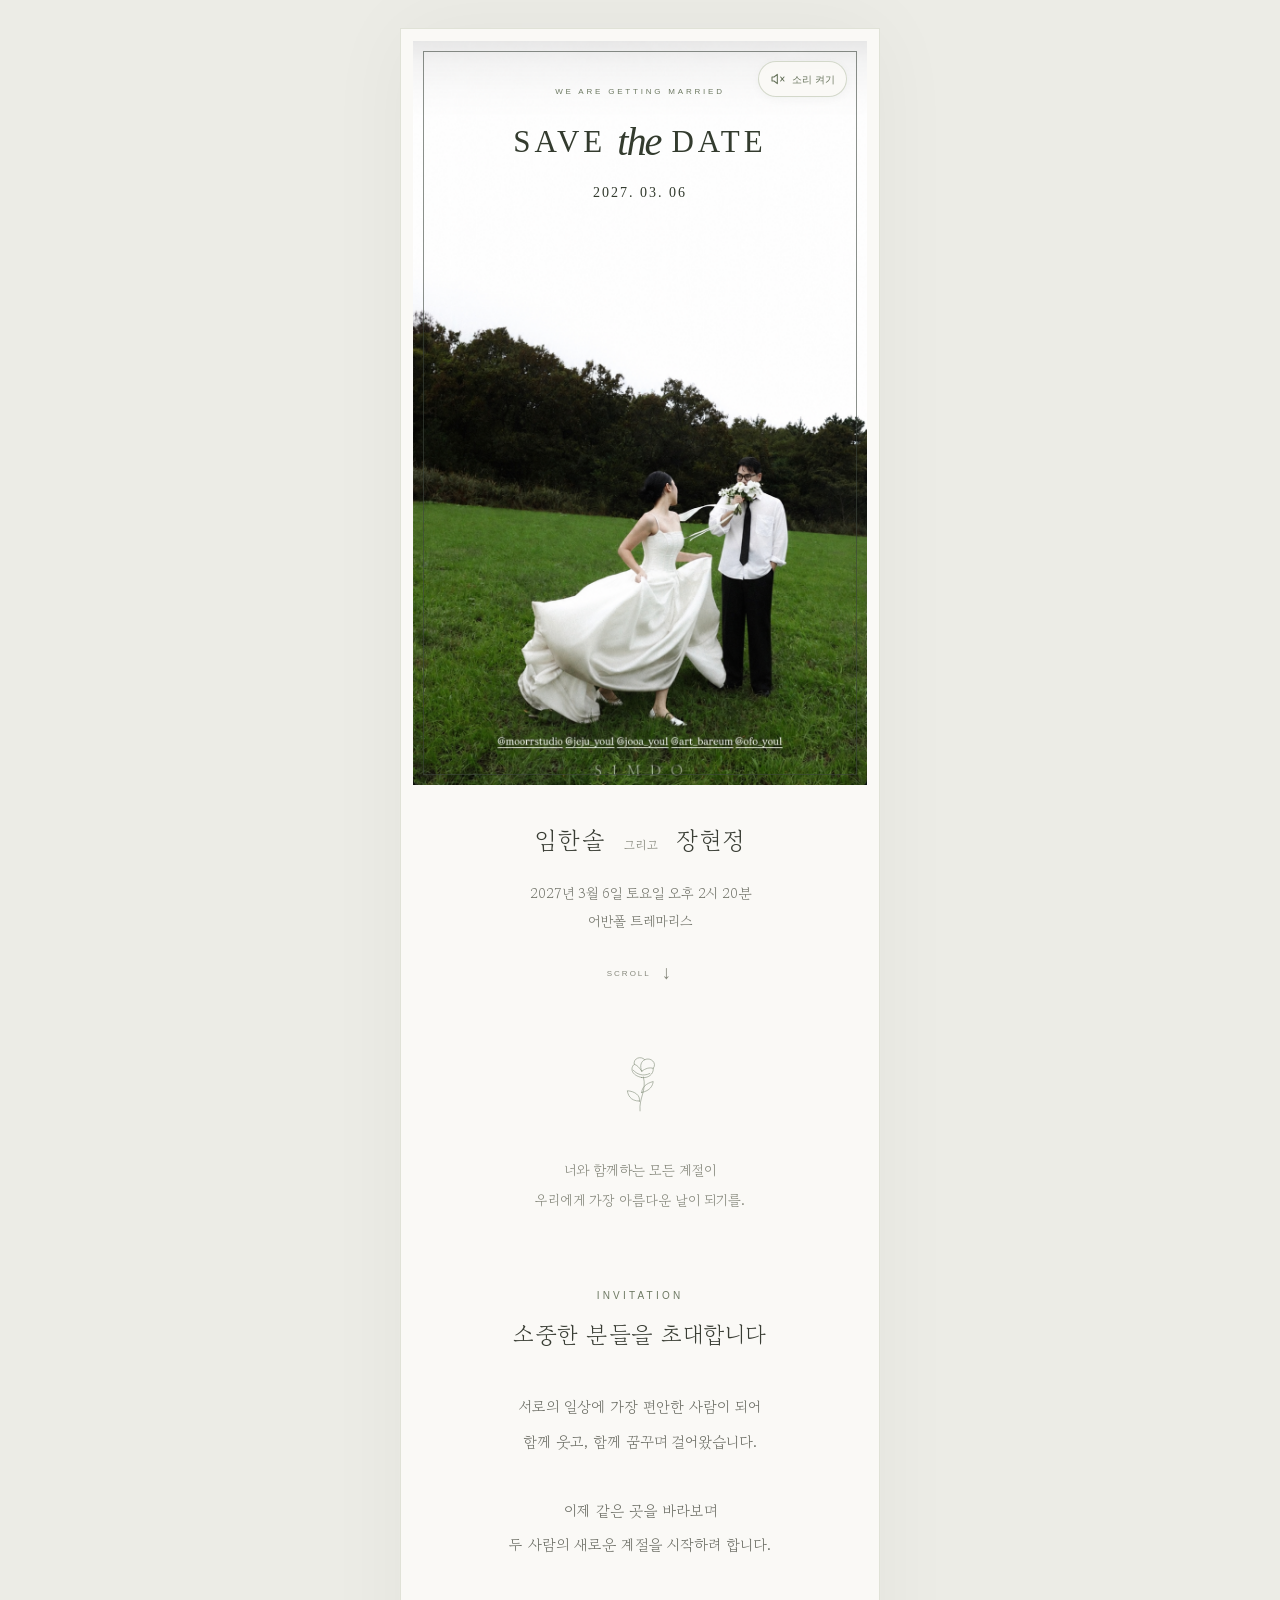
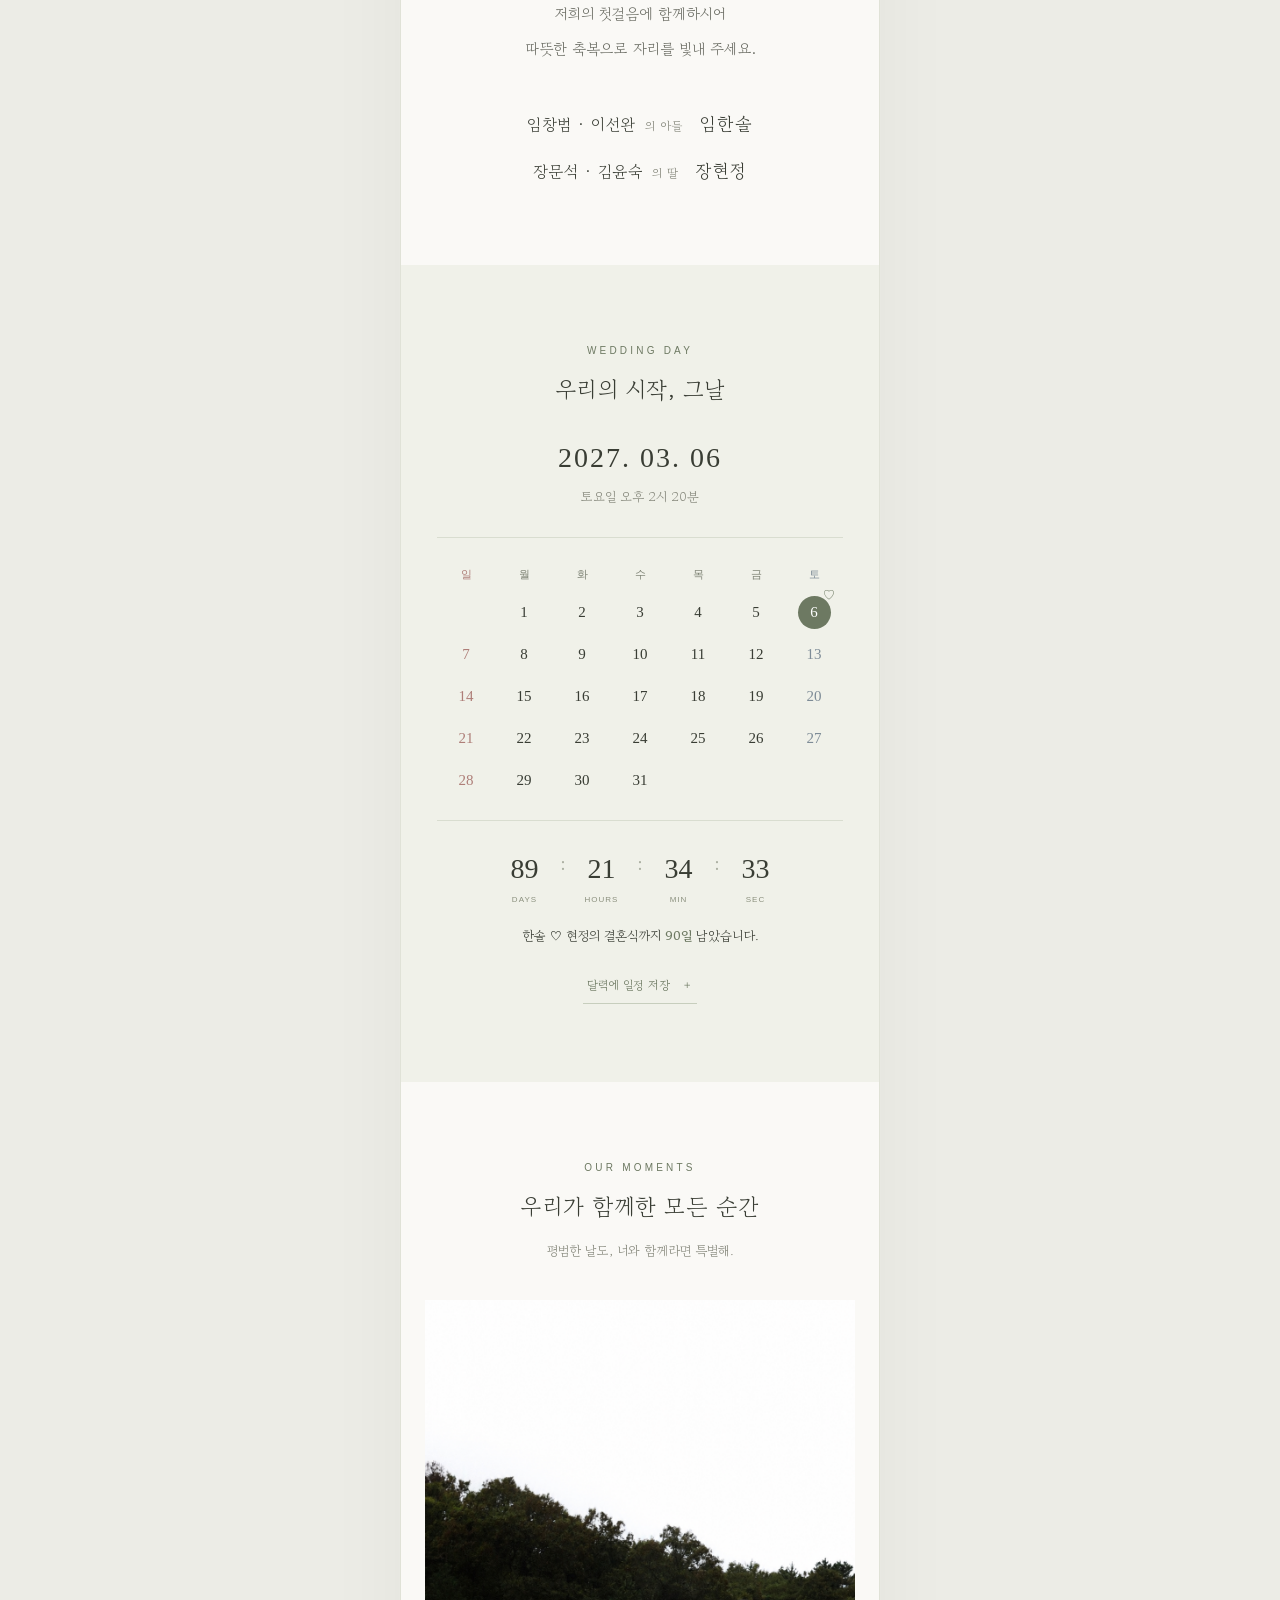
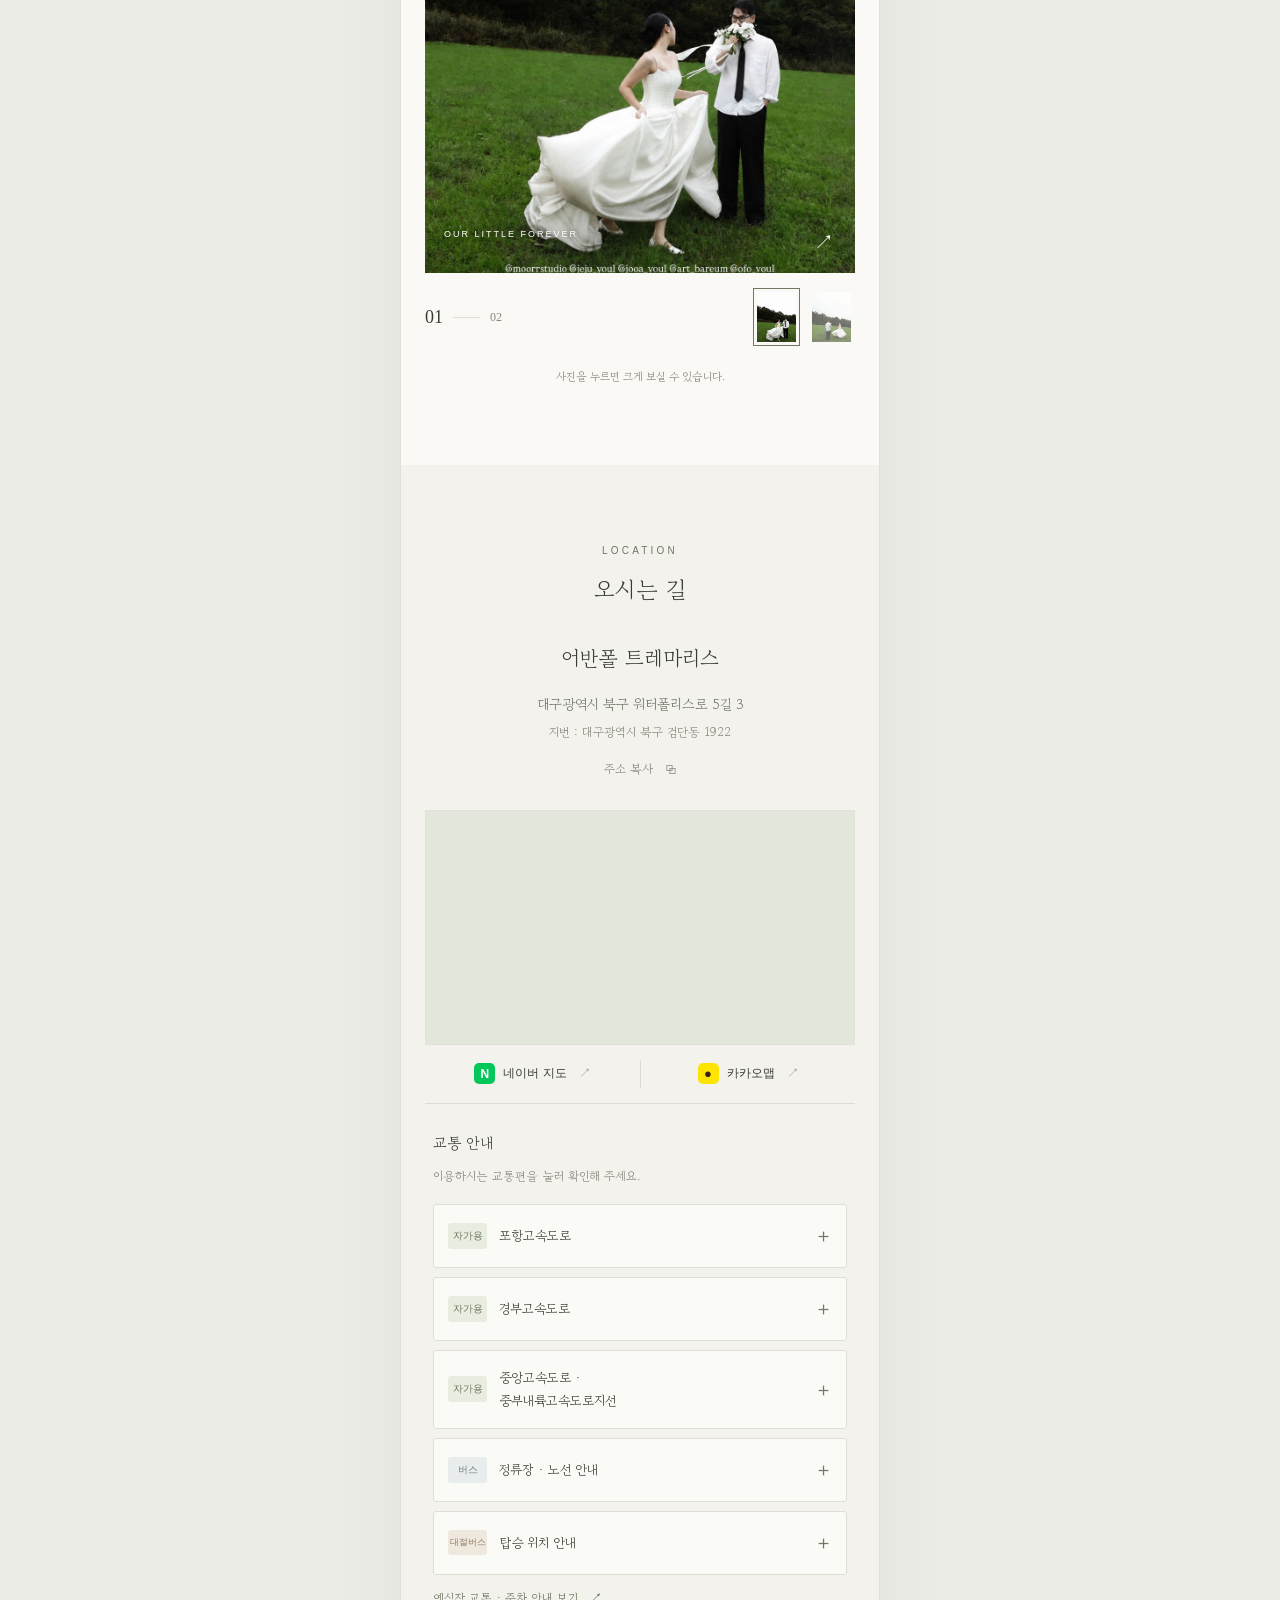
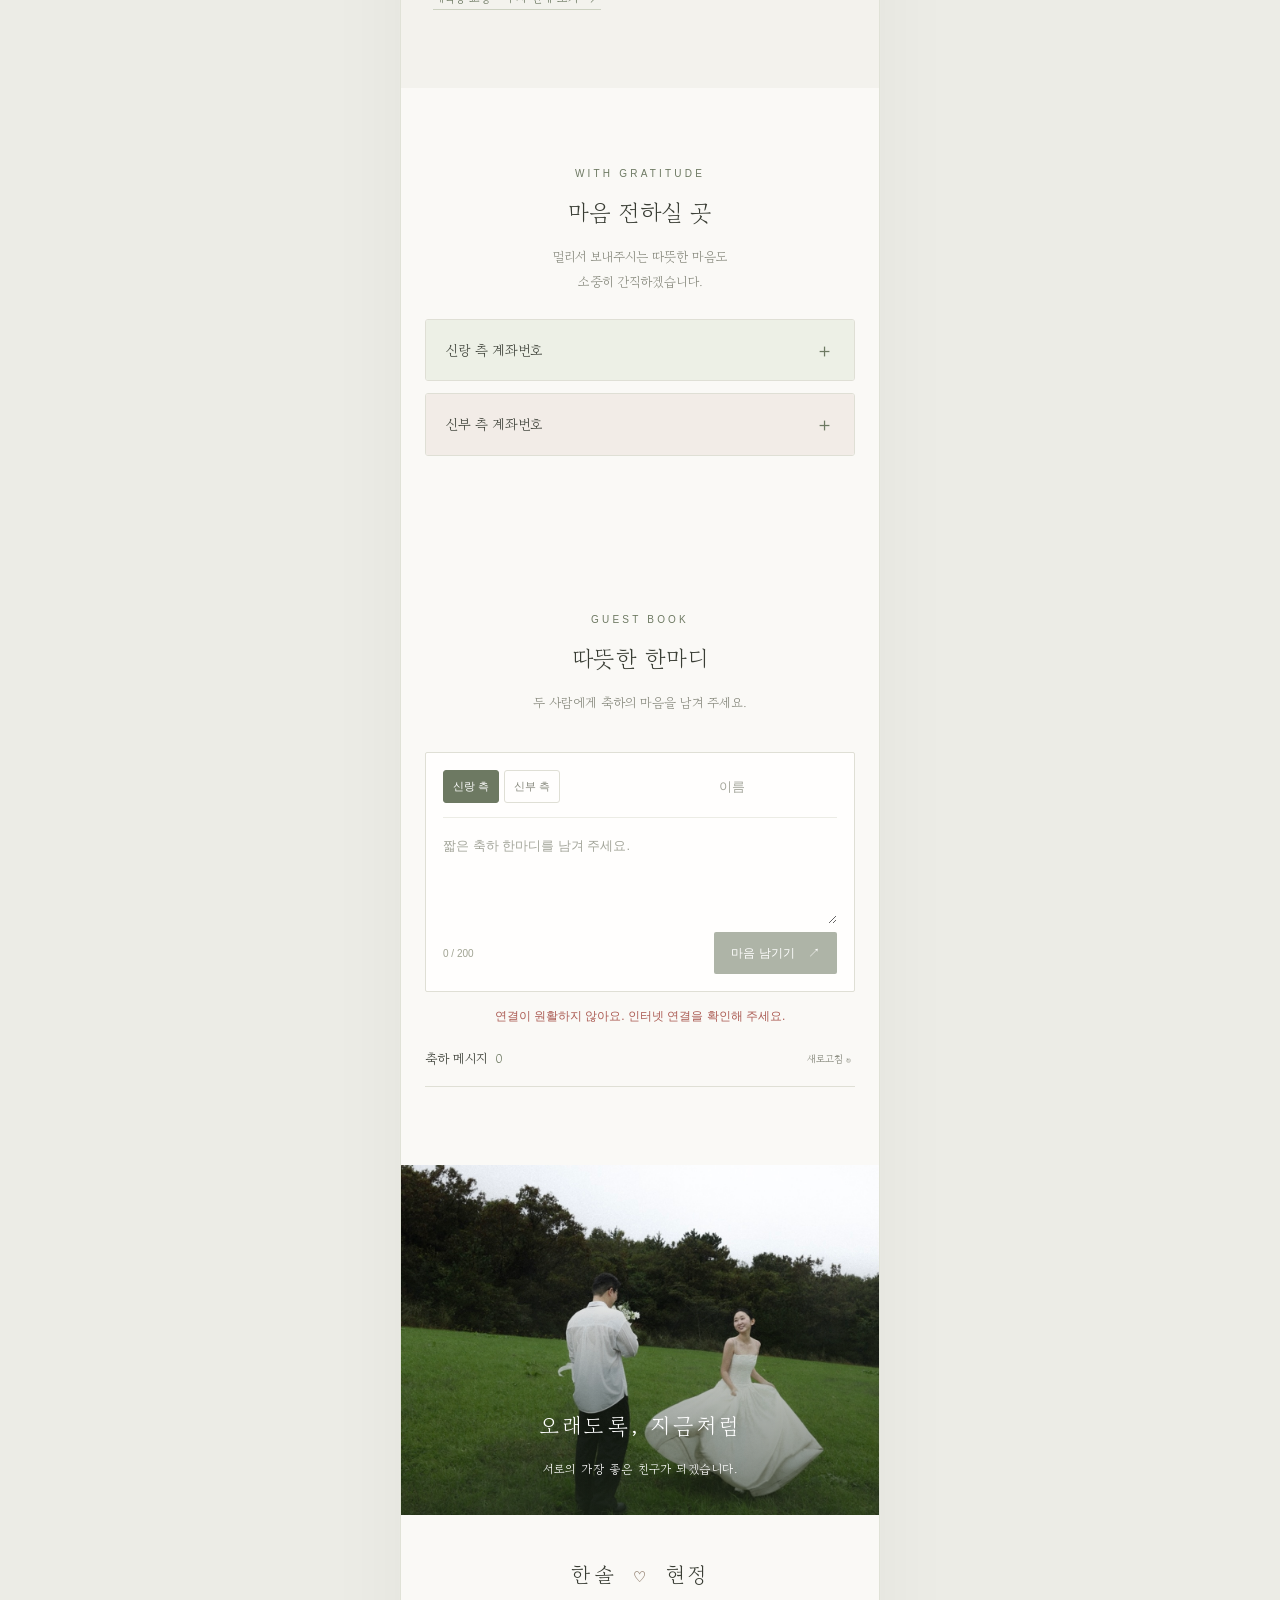
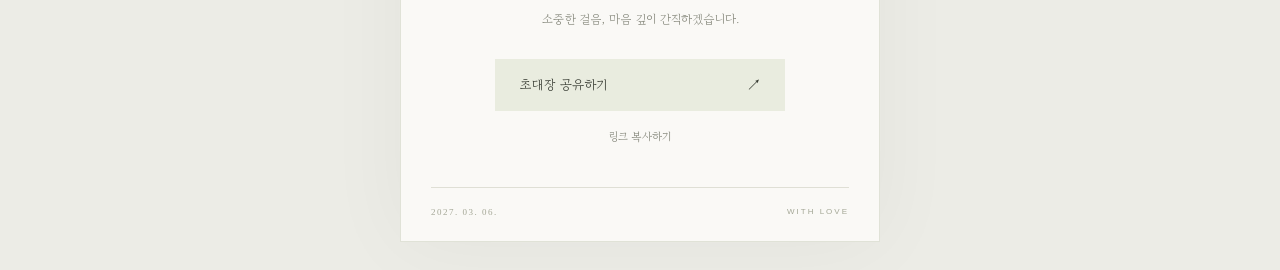
==== commit 2cc37196: "feat: 신부 측 실제 계좌 반영 및 신랑 계좌 표기 통일 - 장현정: 하나은행 510-910355-66507 - 장문석: 농협 176785-56-022390 - 김윤숙: 농협 " ====
--- a/index.html
+++ b/index.html
@@ -25,7 +25,7 @@
   <title>임한솔 · 장현정, 우리 결혼합니다</title>
   <link rel="icon" href="./favicon.svg" type="image/svg+xml">
   <link rel="stylesheet" href="./style.css?v=db343411d6bb">
-  <script src="./config.js?v=eebe38aabfd5" defer></script>
+  <script src="./config.js?v=75f3a02fc48c" defer></script>
   <script src="./guestbook.js" defer></script>
   <script src="./script.js?v=7838cb1a2103" defer></script>
 </head>
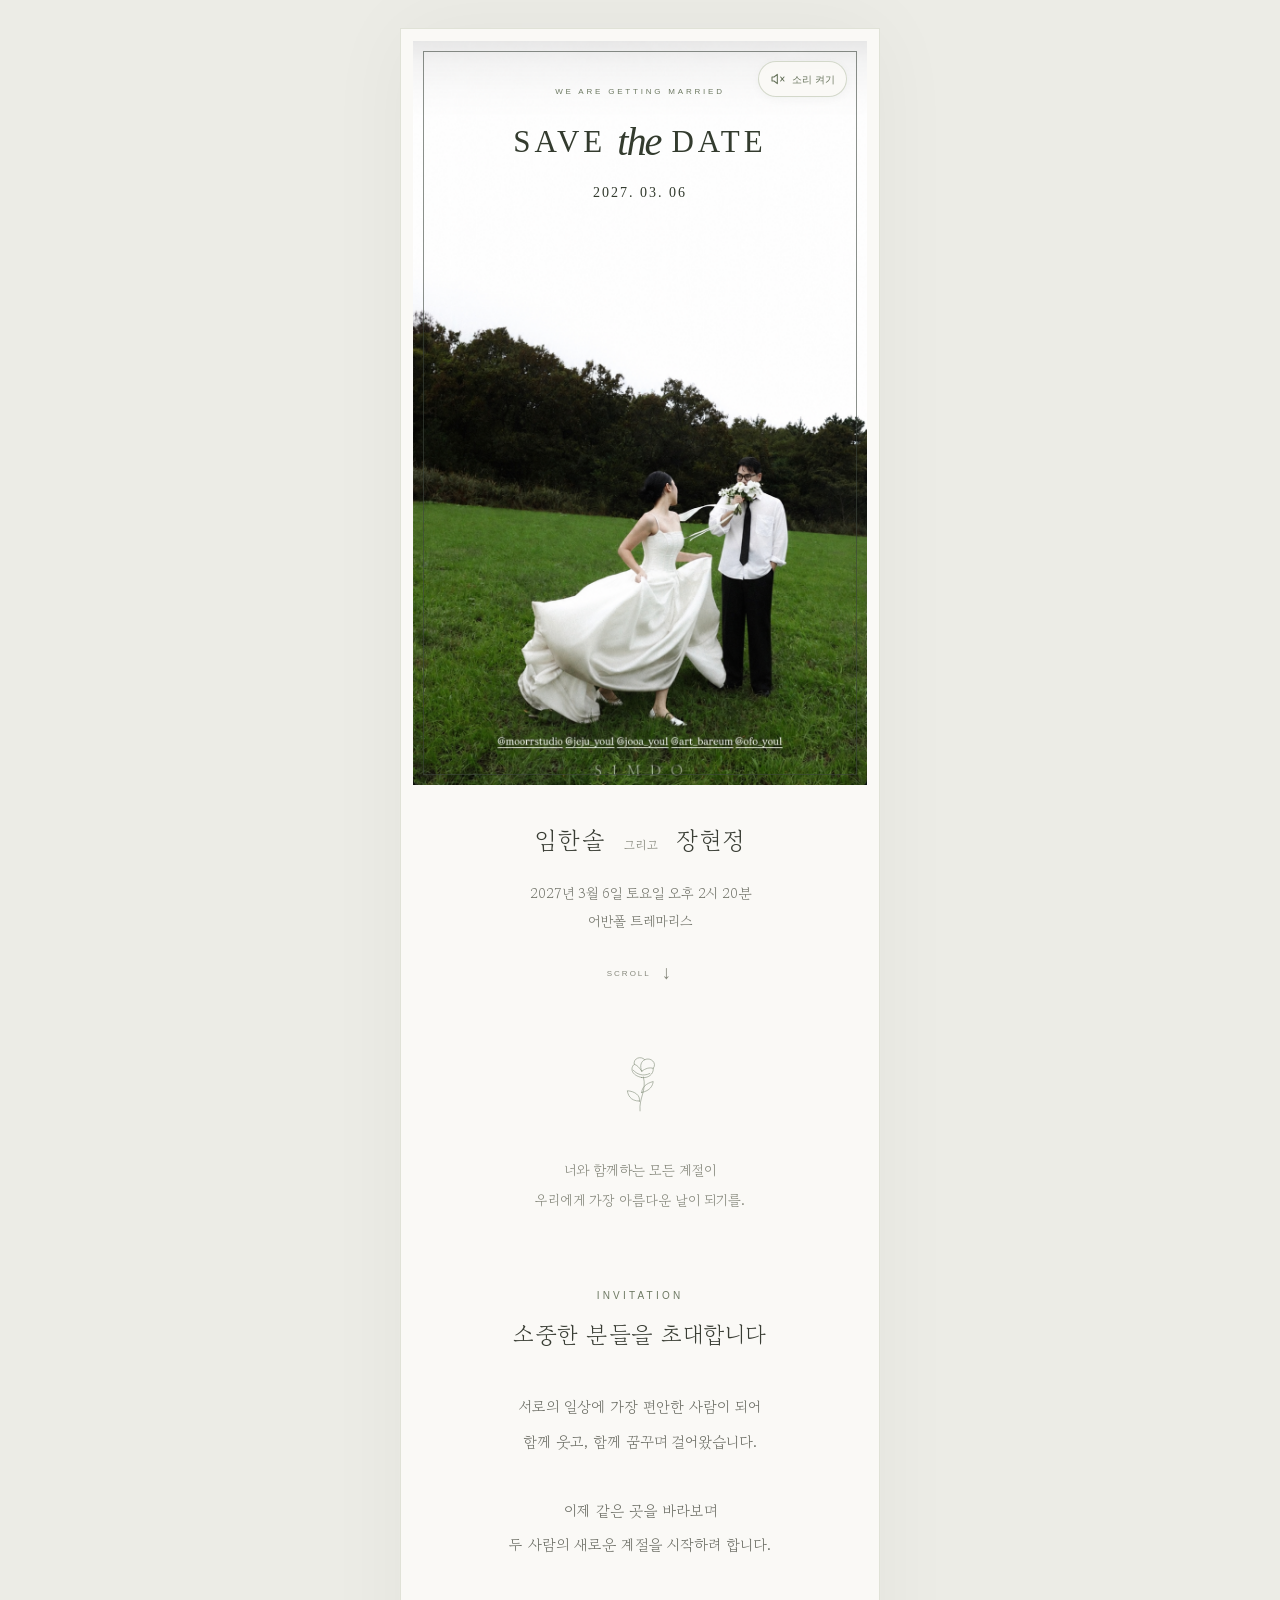
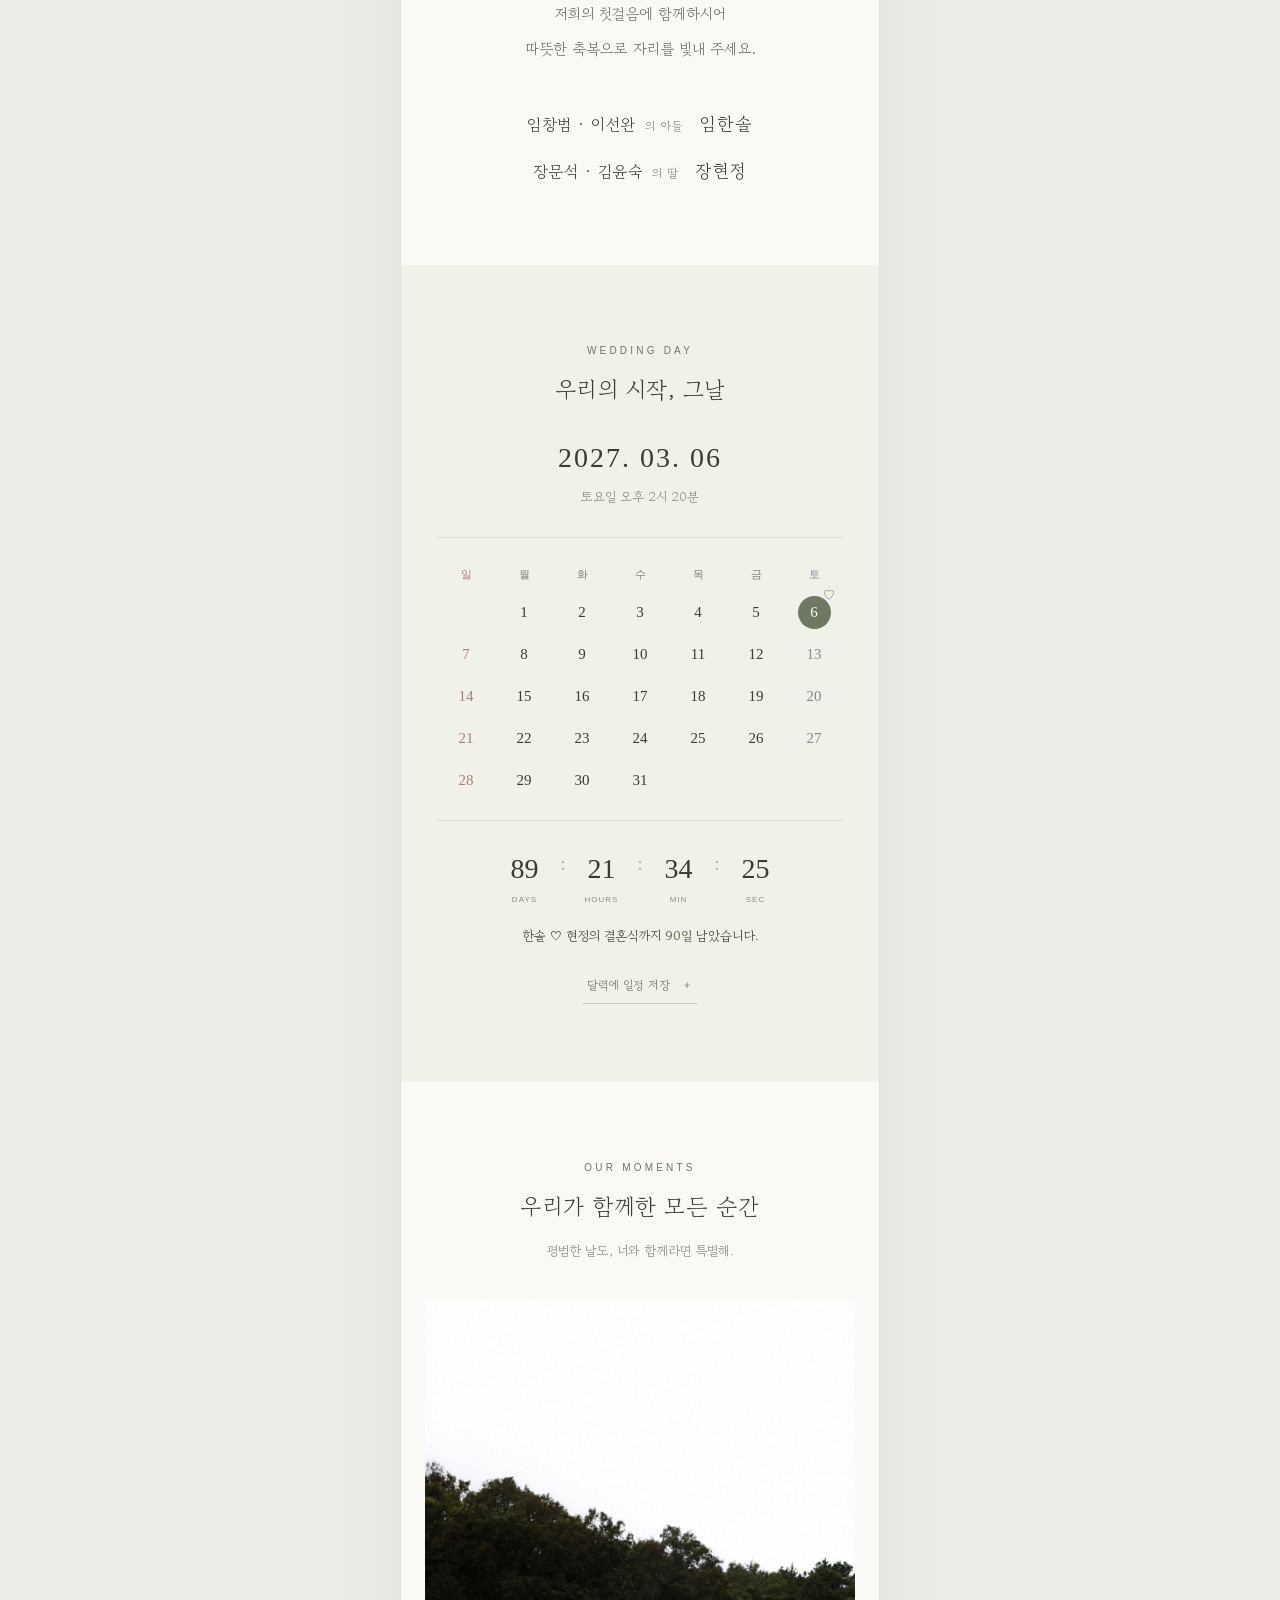
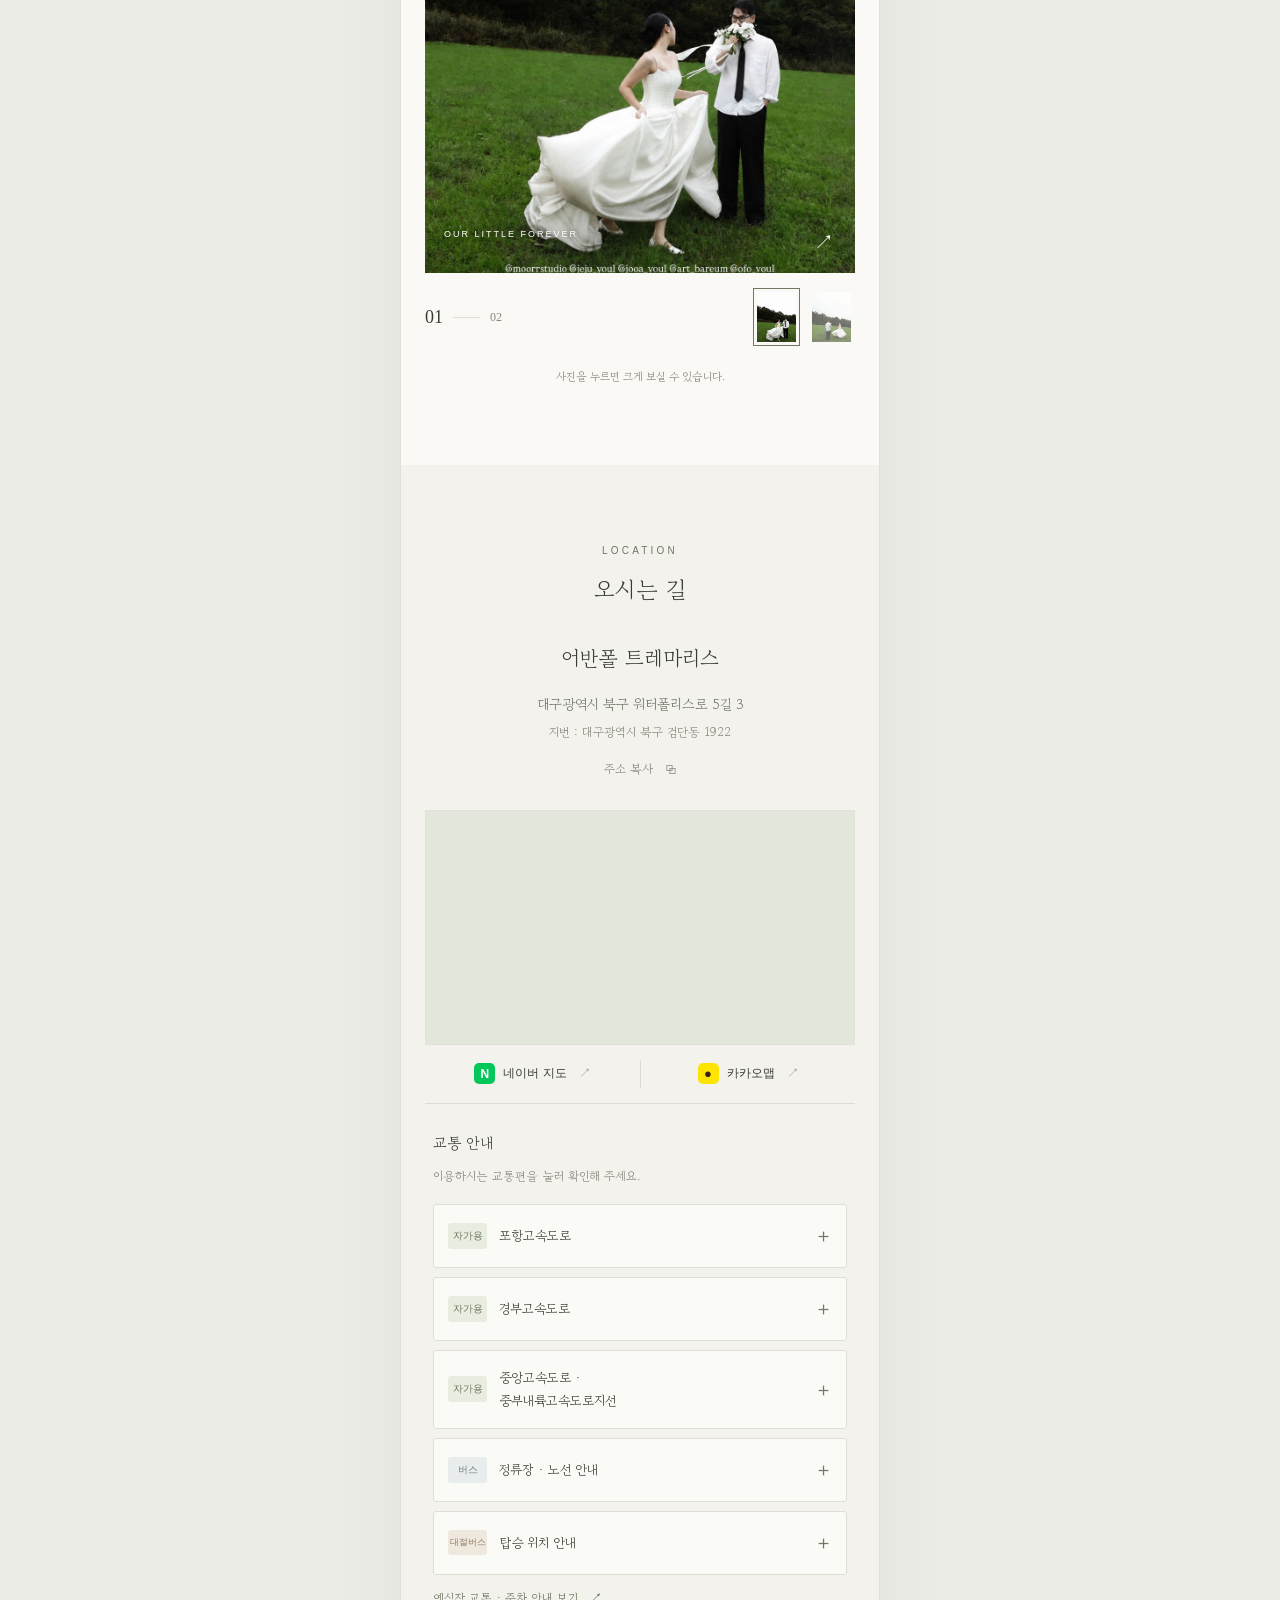
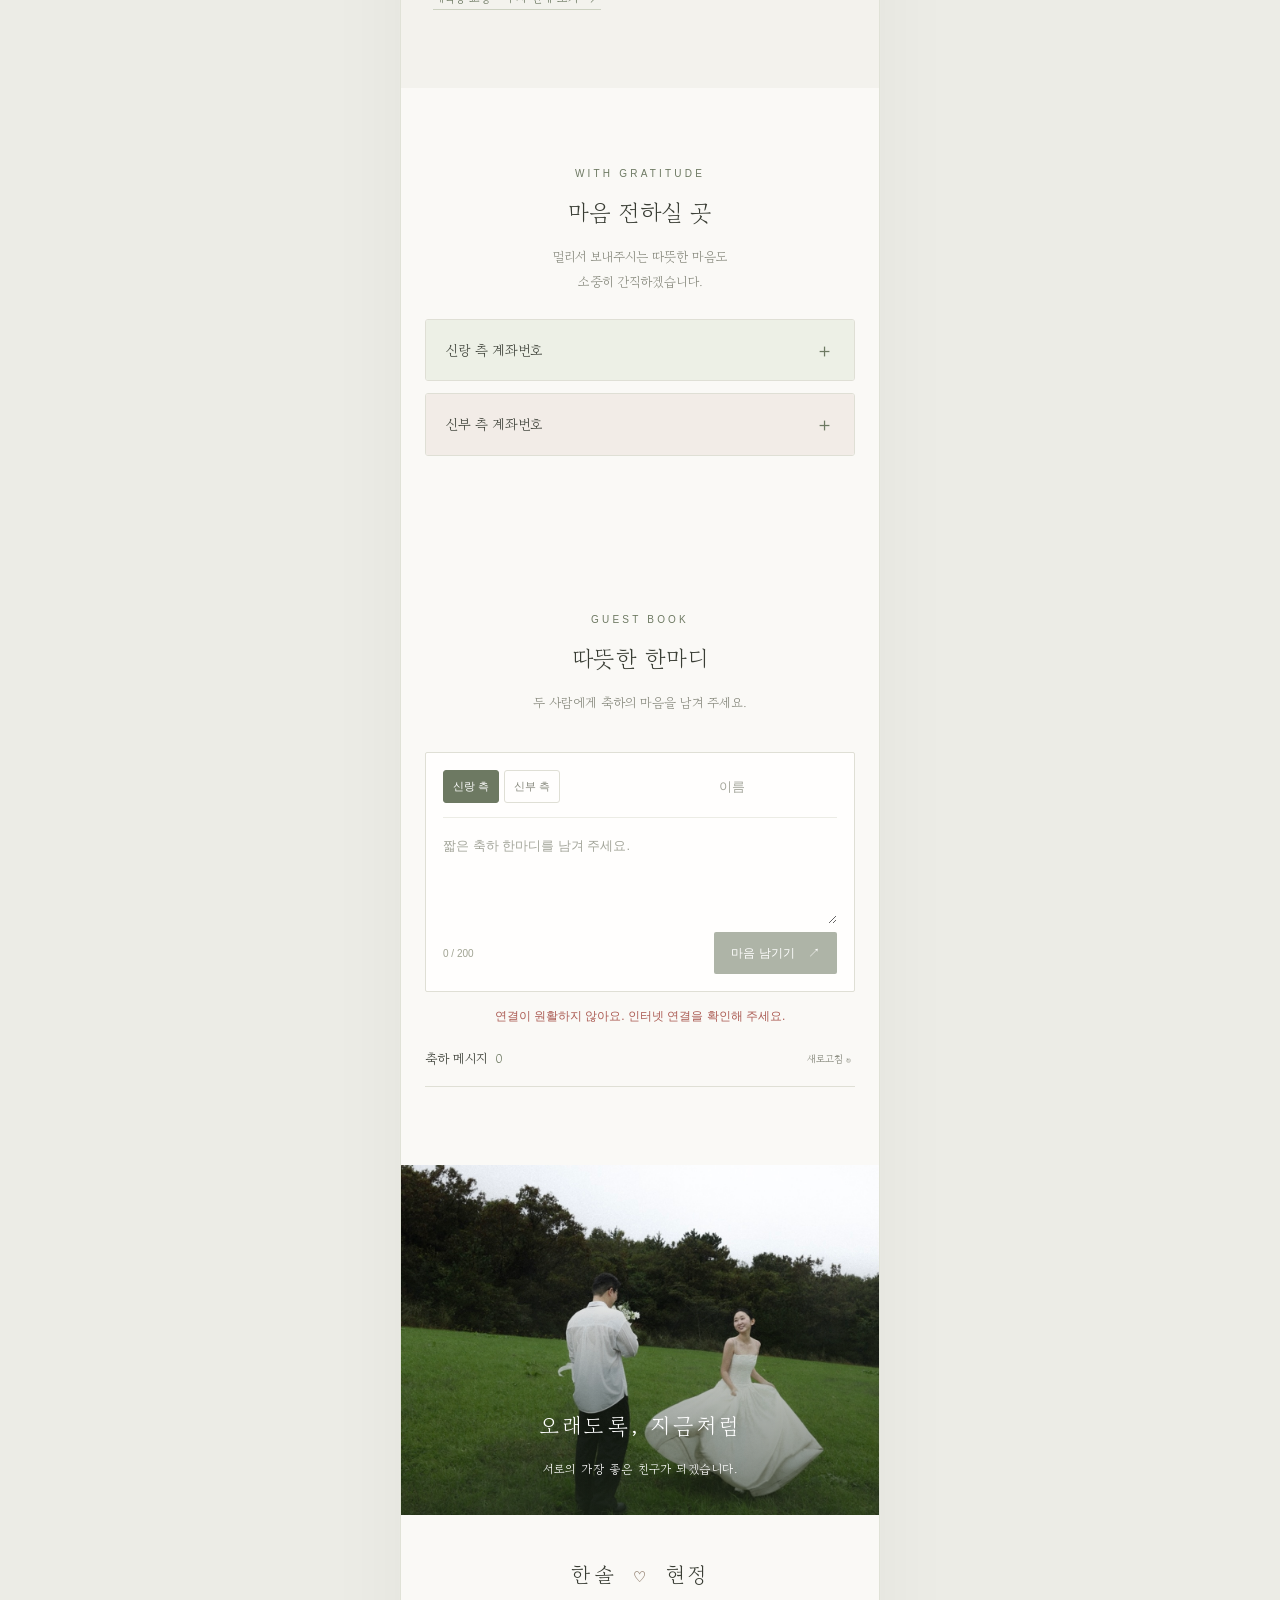
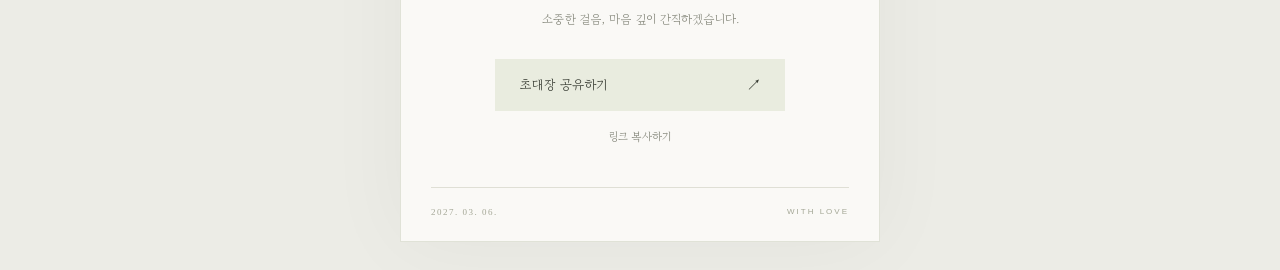
==== commit 39260025: "feat: 대절버스 출발 시간 문의 안내 추가 - 대절버스 탑승 위치 두 곳 아래에 출발 시간은 신랑·신부에게 문의해 달라는 문구 추가 - 구분선과 작은 안내 글씨로 탑승 장소와 " ====
--- a/index.html
+++ b/index.html
@@ -24,7 +24,7 @@
   <link rel="canonical" href="https://ihs61855.github.io/wedding-invitation/">
   <title>임한솔 · 장현정, 우리 결혼합니다</title>
   <link rel="icon" href="./favicon.svg" type="image/svg+xml">
-  <link rel="stylesheet" href="./style.css?v=db343411d6bb">
+  <link rel="stylesheet" href="./style.css?v=c8ddcb242eed">
   <script src="./config.js?v=75f3a02fc48c" defer></script>
   <script src="./guestbook.js" defer></script>
   <script src="./script.js?v=7838cb1a2103" defer></script>
@@ -138,6 +138,7 @@
             <div class="charter-stops">
               <div class="charter-stop"><span class="charter-stop-number" aria-hidden="true">01</span><p>삼성전자 정문 주차장</p></div>
               <div class="charter-stop"><span class="charter-stop-number" aria-hidden="true">02</span><p>루체스타비즈 앞</p></div>
+              <p class="charter-note">대절버스 출발 시간은<br>신랑·신부에게 문의해 주세요.</p>
             </div>
           </details>
         </div>
--- a/style.css
+++ b/style.css
@@ -63,6 +63,7 @@
 .charter-stop+.charter-stop{border-top:1px solid #e4e7dc}
 .charter-stop-number{font:11px Georgia,serif;color:#a3ad97}
 .charter-stop p{font-size:14px;color:#59634e;line-height:1.8}
+.charter-note{border-top:1px solid #e4e7dc;padding:16px 0;font:12px/1.9 var(--sans);color:#7b8271;text-align:center}
 
 /* Accounts */
 .accounts-section{padding-left:24px;padding-right:24px;background:var(--paper)}
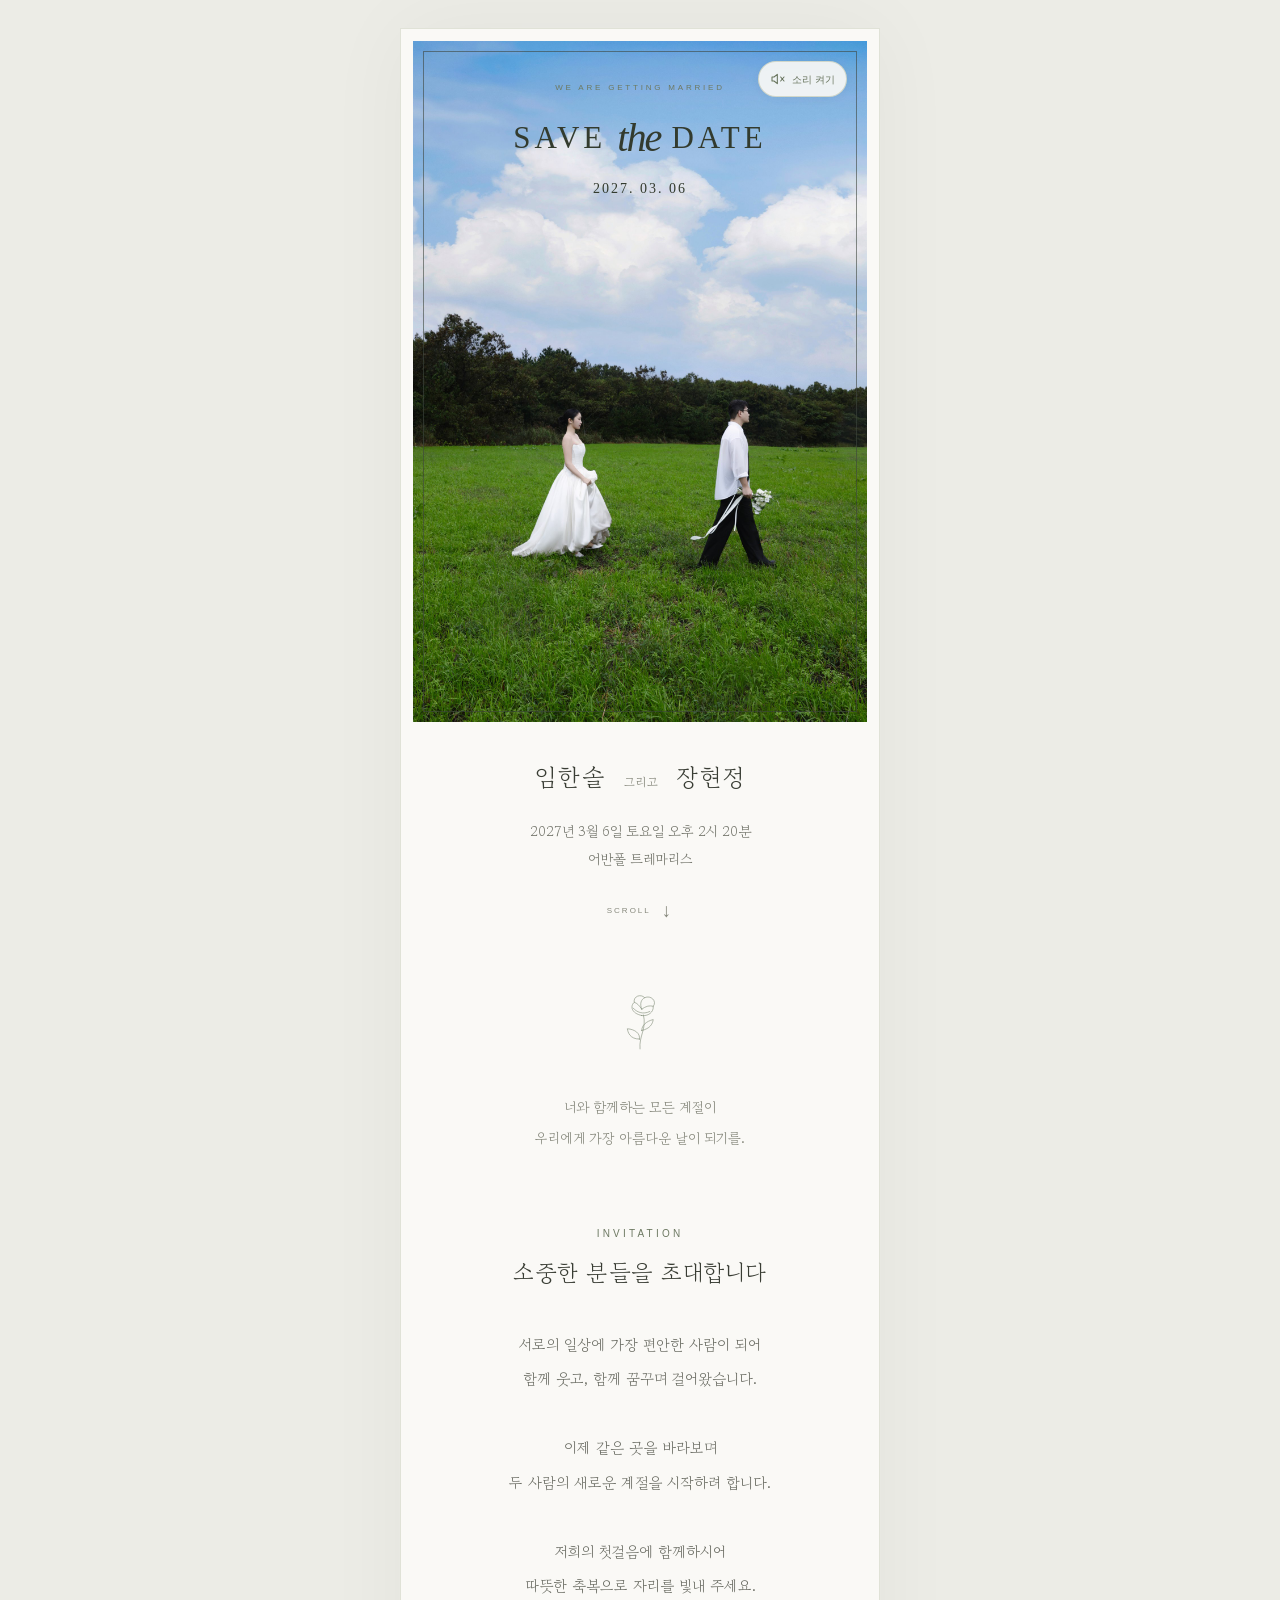
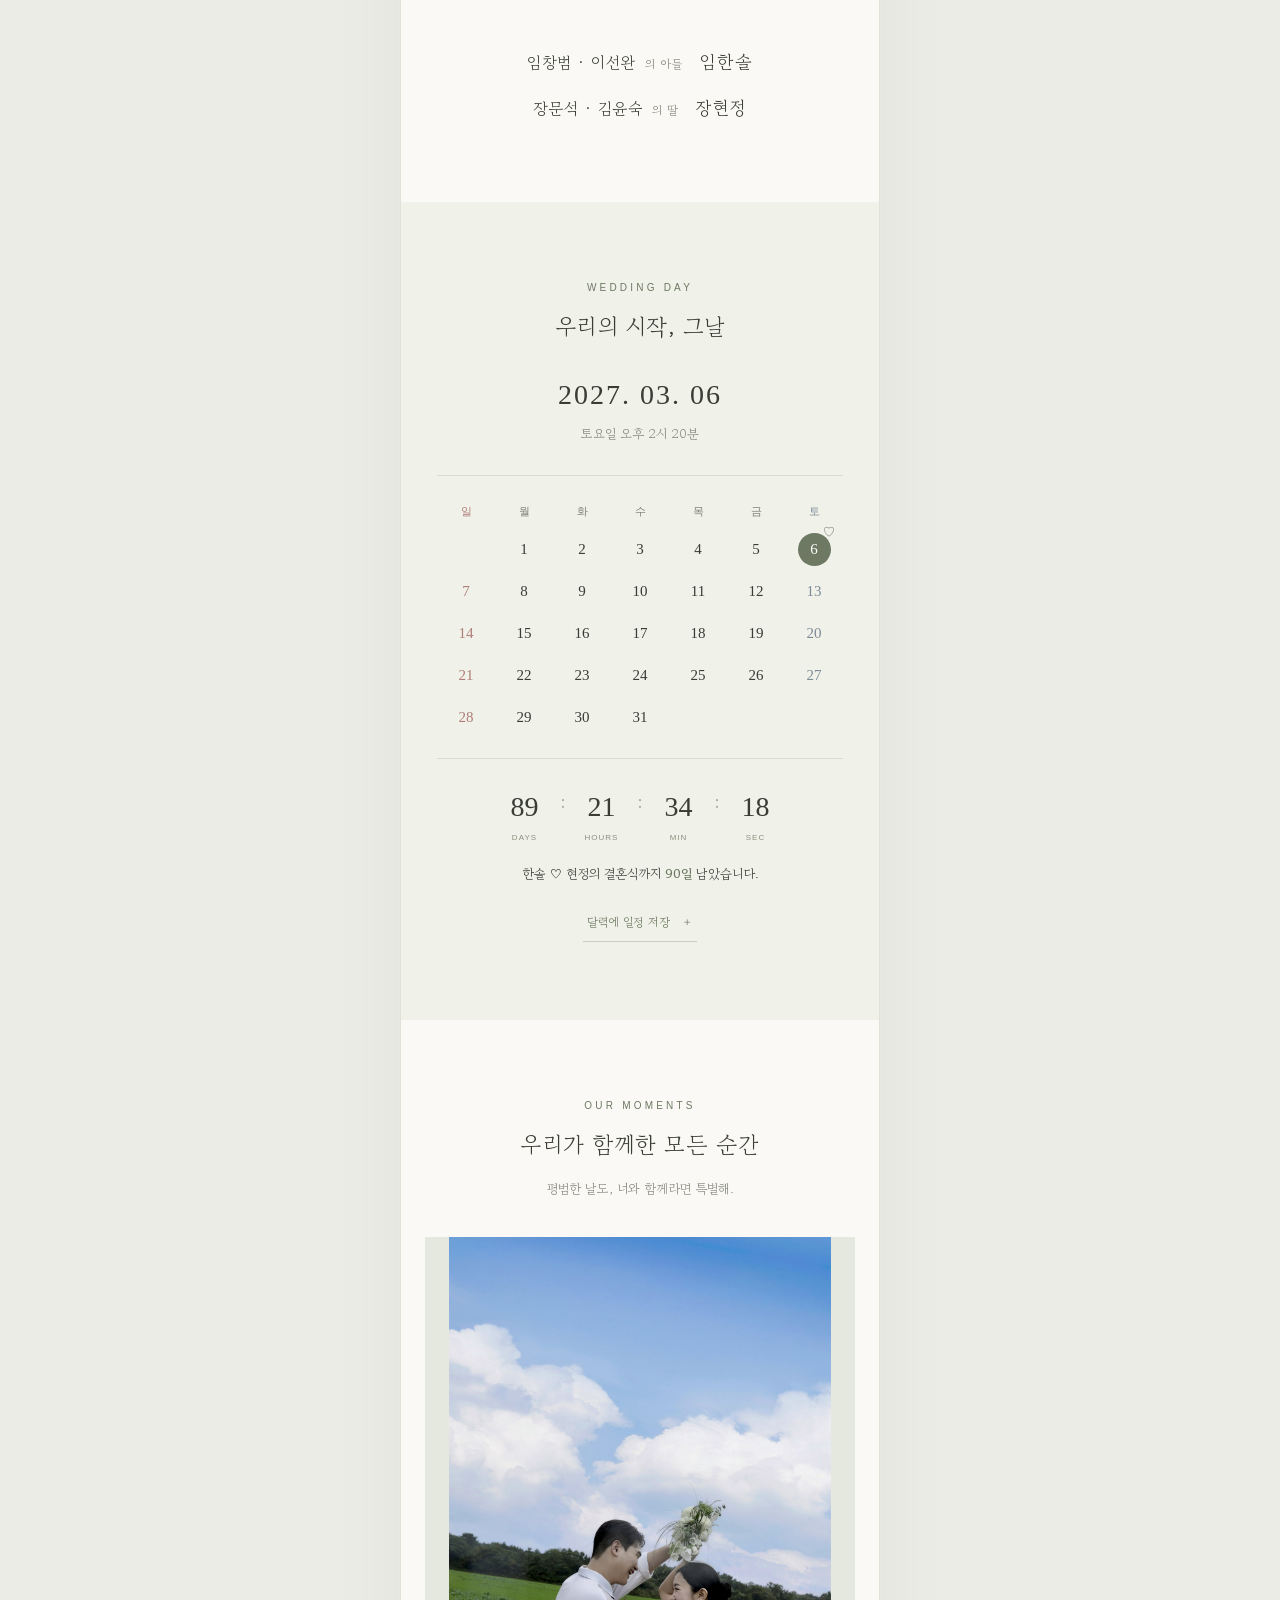
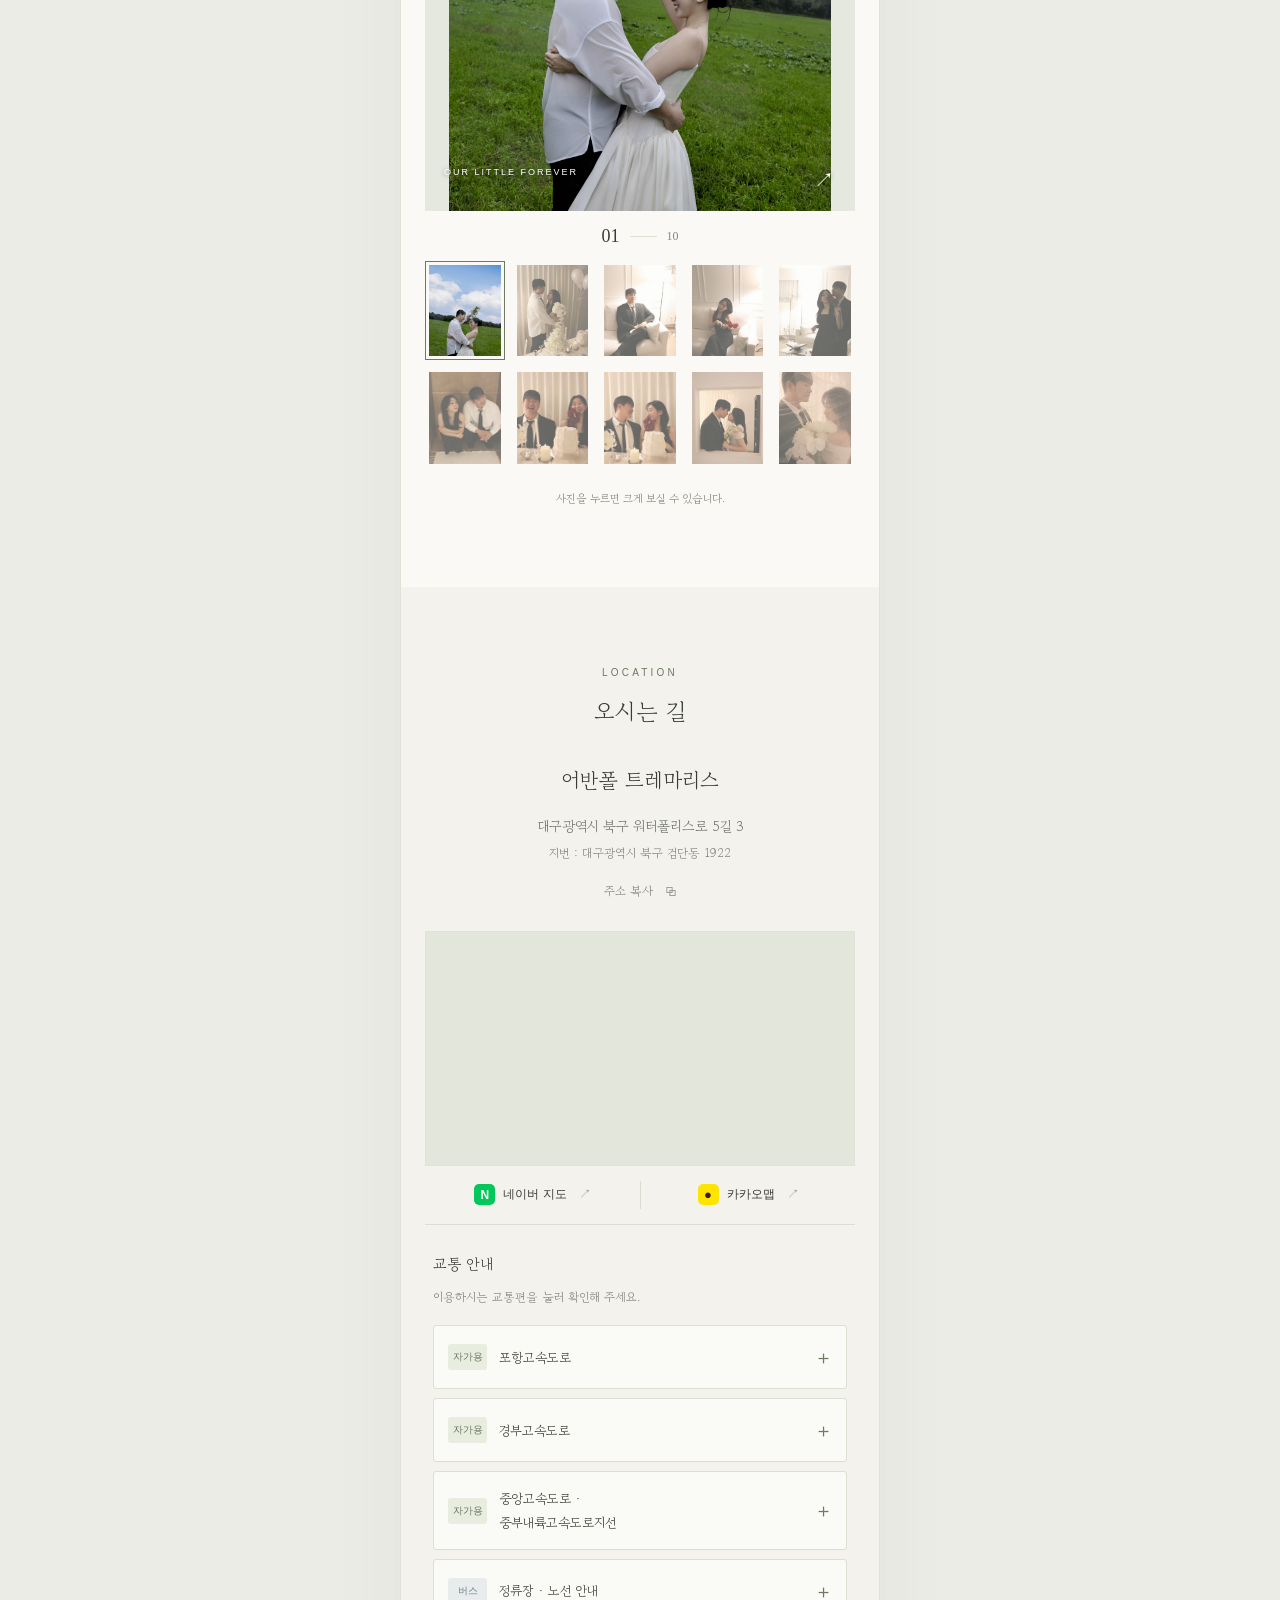
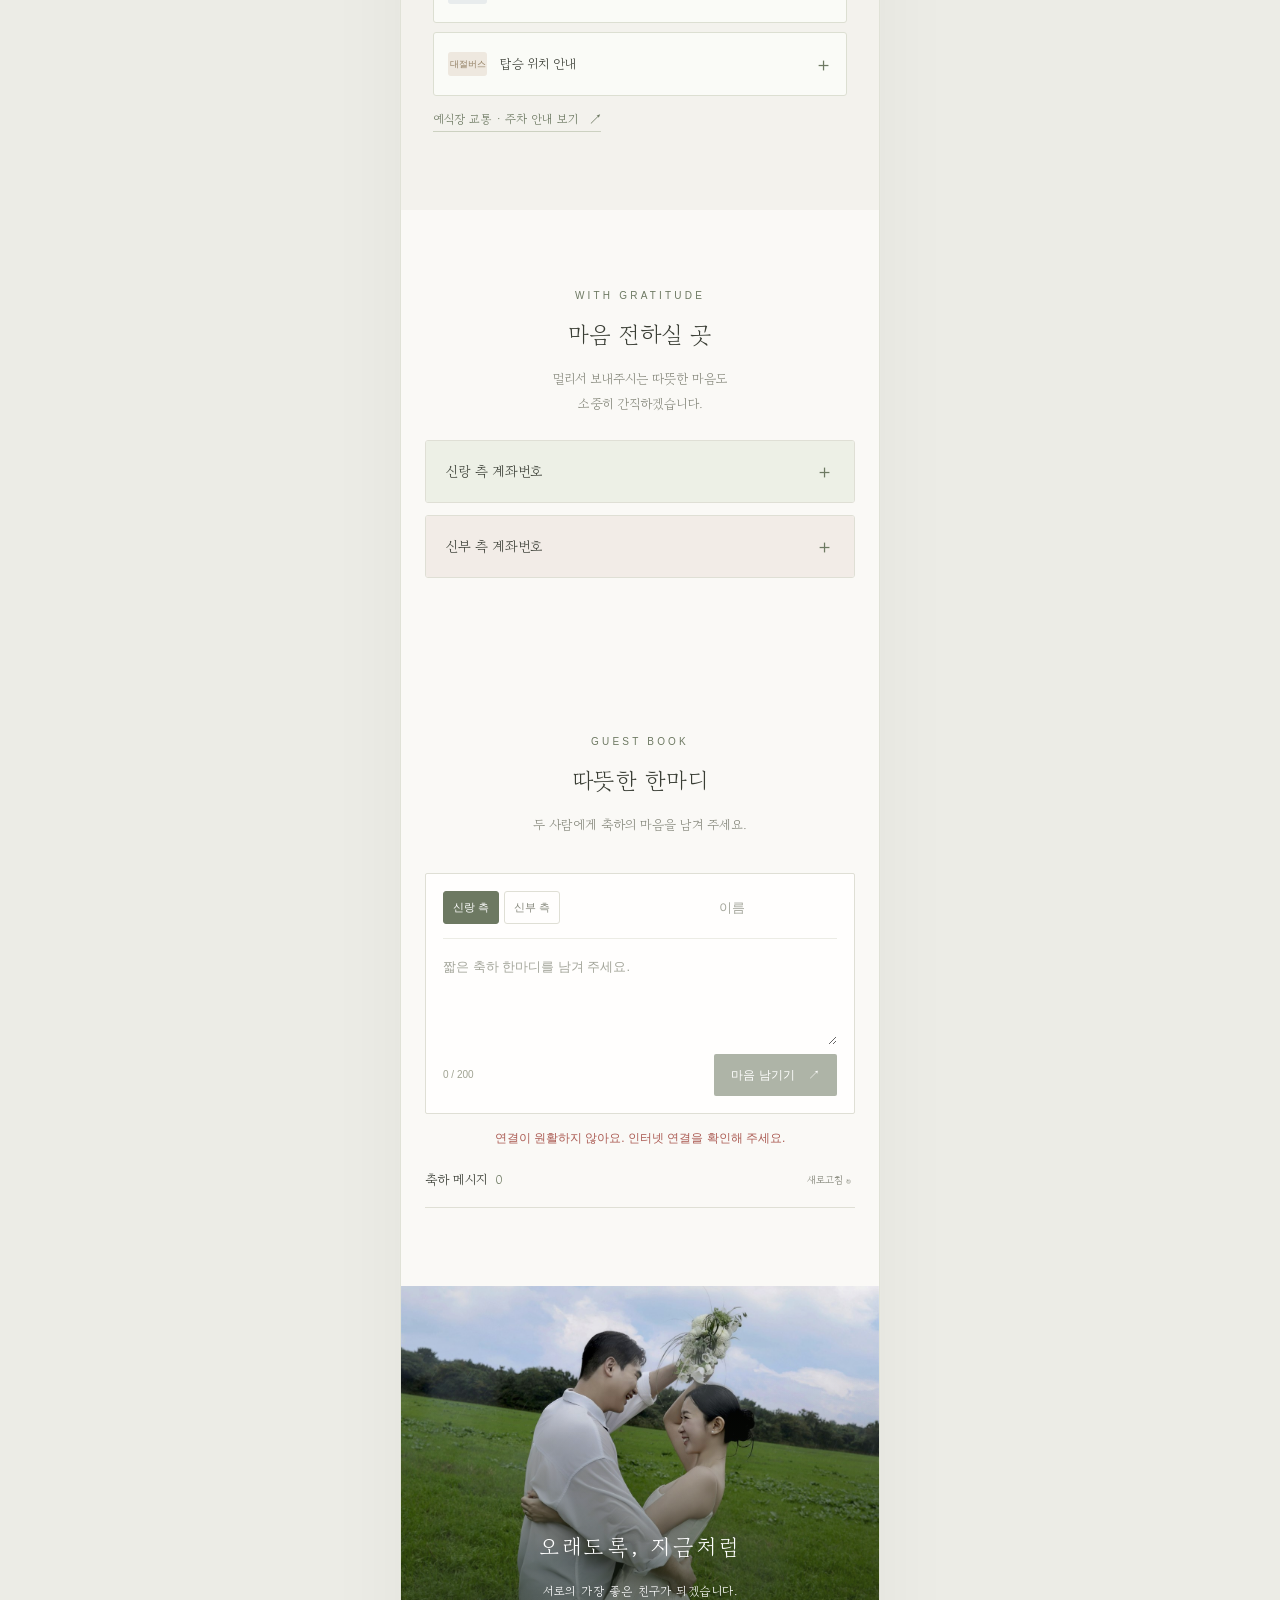
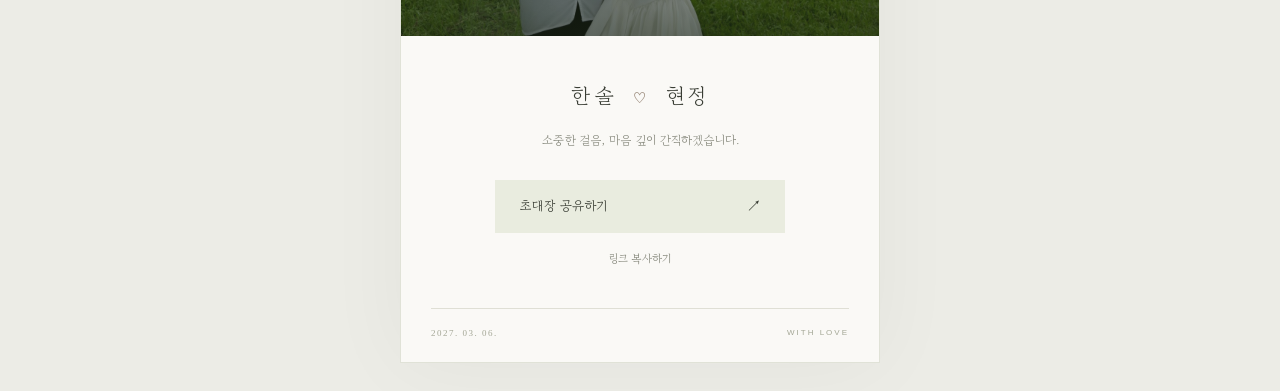
==== commit 16a26403: "feat: 새 대표 사진과 갤러리 10장 및 공유 썸네일 반영 사진 파일 정리 - 업로드한 main.jpg를 첫 화면 대표 사진으로 교체 - 나머지 사진 10장을 gallery-0" ====
--- a/index.html
+++ b/index.html
@@ -11,8 +11,8 @@
   <meta property="og:url" content="https://ihs61855.github.io/wedding-invitation/">
   <meta property="og:locale" content="ko_KR">
   <meta property="og:site_name" content="한솔 · 현정의 결혼식">
-  <meta property="og:image" content="https://ihs61855.github.io/wedding-invitation/images/share-thumbnail.jpg?v=2b3f9912633d">
-  <meta property="og:image:secure_url" content="https://ihs61855.github.io/wedding-invitation/images/share-thumbnail.jpg?v=2b3f9912633d">
+  <meta property="og:image" content="https://ihs61855.github.io/wedding-invitation/images/share-thumbnail.jpg?v=0920ce6bd728">
+  <meta property="og:image:secure_url" content="https://ihs61855.github.io/wedding-invitation/images/share-thumbnail.jpg?v=0920ce6bd728">
   <meta property="og:image:type" content="image/jpeg">
   <meta property="og:image:width" content="1200">
   <meta property="og:image:height" content="630">
@@ -20,14 +20,14 @@
   <meta name="twitter:card" content="summary_large_image">
   <meta name="twitter:title" content="임한솔 · 장현정, 우리 결혼합니다">
   <meta name="twitter:description" content="2027. 03. 06. SAT 14:20 · 어반폴 트레마리스">
-  <meta name="twitter:image" content="https://ihs61855.github.io/wedding-invitation/images/share-thumbnail.jpg?v=2b3f9912633d">
+  <meta name="twitter:image" content="https://ihs61855.github.io/wedding-invitation/images/share-thumbnail.jpg?v=0920ce6bd728">
   <link rel="canonical" href="https://ihs61855.github.io/wedding-invitation/">
   <title>임한솔 · 장현정, 우리 결혼합니다</title>
   <link rel="icon" href="./favicon.svg" type="image/svg+xml">
-  <link rel="stylesheet" href="./style.css?v=c8ddcb242eed">
+  <link rel="stylesheet" href="./style.css?v=22a2a8997596">
   <script src="./config.js?v=75f3a02fc48c" defer></script>
   <script src="./guestbook.js" defer></script>
-  <script src="./script.js?v=7838cb1a2103" defer></script>
+  <script src="./script.js?v=5bdc2c9c9250" defer></script>
 </head>
 <body>
   <a class="skip-link" href="#invitation">초대글로 바로 가기</a>
@@ -38,7 +38,7 @@
           <svg viewBox="0 0 24 24" fill="none" aria-hidden="true"><path d="M11 5 6 9H3v6h3l5 4V5Z"/><path class="sound-waves" d="M15 8a6 6 0 0 1 0 8m3-11a10 10 0 0 1 0 14"/><path class="sound-off-mark" d="m16 9 5 6m0-6-5 6"/></svg>
           <span id="bgm-label">소리 켜기</span>
         </button>
-        <img class="cover-image" src="./images/main.jpg?v=a7976f656582" width="980" height="1605" alt="푸른 잔디밭에서 서로를 바라보는 두 사람" fetchpriority="high">
+        <img class="cover-image" src="./images/main.jpg?v=470c929b4209" width="1600" height="2400" alt="푸른 하늘과 잔디밭 아래 함께 걷는 두 사람" fetchpriority="high">
         <div class="cover-heading">
           <p class="eyebrow">WE ARE GETTING MARRIED</p>
           <h1>SAVE <em>the</em> DATE</h1>
@@ -72,8 +72,22 @@
     </section>
     <section class="section gallery-section" aria-labelledby="gallery-title">
       <div class="section-heading"><p class="eyebrow">OUR MOMENTS</p><h2 id="gallery-title">우리가 함께한 모든 순간</h2><p class="section-description">평범한 날도, 너와 함께라면 특별해.</p></div>
-      <button type="button" class="gallery-main" data-photo="0" aria-label="첫 번째 사진 크게 보기"><img id="gallery-feature" src="./images/main.jpg?v=a7976f656582" width="980" height="1605" alt="푸른 잔디밭에서 서로를 바라보는 두 사람" loading="lazy"><span class="photo-caption">OUR LITTLE FOREVER <span>↗</span></span></button>
-      <div class="gallery-bottom"><p><span id="gallery-number">01</span><span class="gallery-divider"></span>02</p><div class="gallery-thumbs"><button type="button" data-select-photo="0" class="selected" aria-label="첫 번째 사진 선택" aria-pressed="true"><img src="./images/main.jpg?v=a7976f656582" alt="" loading="lazy"></button><button type="button" data-select-photo="1" aria-label="두 번째 사진 선택" aria-pressed="false"><img src="./images/gallery-01.jpg" alt="" loading="lazy"></button></div></div>
+      <button type="button" class="gallery-main" aria-label="1번째 사진 크게 보기"><img id="gallery-feature" src="./images/gallery-01.jpg?v=d1892cf231e2" width="1280" height="1920" alt="푸른 들판에서 꽃다발을 들고 마주 웃는 두 사람" loading="lazy"><span class="photo-caption">OUR LITTLE FOREVER <span>↗</span></span></button>
+      <div class="gallery-bottom">
+        <p><span id="gallery-number">01</span><span class="gallery-divider"></span><span id="gallery-total">10</span></p>
+        <div class="gallery-thumbs" aria-label="갤러리 사진 선택">
+          <button type="button" data-select-photo="0" data-photo-src="./images/gallery-01.jpg?v=d1892cf231e2" class="selected" aria-label="1번째 사진 선택" aria-pressed="true"><img src="./images/thumbs/gallery-01.jpg?v=d1892cf231e2" alt="푸른 들판에서 꽃다발을 들고 마주 웃는 두 사람" loading="lazy"></button>
+          <button type="button" data-select-photo="1" data-photo-src="./images/gallery-02.jpg?v=c36a2720e642" aria-label="2번째 사진 선택" aria-pressed="false"><img src="./images/thumbs/gallery-02.jpg?v=c36a2720e642" alt="한솔과 현정의 웨딩 사진 02" loading="lazy"></button>
+          <button type="button" data-select-photo="2" data-photo-src="./images/gallery-03.jpg?v=dfd406a21cfd" aria-label="3번째 사진 선택" aria-pressed="false"><img src="./images/thumbs/gallery-03.jpg?v=dfd406a21cfd" alt="한솔과 현정의 웨딩 사진 03" loading="lazy"></button>
+          <button type="button" data-select-photo="3" data-photo-src="./images/gallery-04.jpg?v=756b41fb5397" aria-label="4번째 사진 선택" aria-pressed="false"><img src="./images/thumbs/gallery-04.jpg?v=756b41fb5397" alt="한솔과 현정의 웨딩 사진 04" loading="lazy"></button>
+          <button type="button" data-select-photo="4" data-photo-src="./images/gallery-05.jpg?v=cc832efd9460" aria-label="5번째 사진 선택" aria-pressed="false"><img src="./images/thumbs/gallery-05.jpg?v=cc832efd9460" alt="한솔과 현정의 웨딩 사진 05" loading="lazy"></button>
+          <button type="button" data-select-photo="5" data-photo-src="./images/gallery-06.jpg?v=4cfcd5603735" aria-label="6번째 사진 선택" aria-pressed="false"><img src="./images/thumbs/gallery-06.jpg?v=4cfcd5603735" alt="따뜻한 실내에서 나란히 앉은 두 사람" loading="lazy"></button>
+          <button type="button" data-select-photo="6" data-photo-src="./images/gallery-07.jpg?v=f1e4041f9444" aria-label="7번째 사진 선택" aria-pressed="false"><img src="./images/thumbs/gallery-07.jpg?v=f1e4041f9444" alt="한솔과 현정의 웨딩 사진 07" loading="lazy"></button>
+          <button type="button" data-select-photo="7" data-photo-src="./images/gallery-08.jpg?v=4c939b739c3d" aria-label="8번째 사진 선택" aria-pressed="false"><img src="./images/thumbs/gallery-08.jpg?v=4c939b739c3d" alt="한솔과 현정의 웨딩 사진 08" loading="lazy"></button>
+          <button type="button" data-select-photo="8" data-photo-src="./images/gallery-09.jpg?v=e463265eb650" aria-label="9번째 사진 선택" aria-pressed="false"><img src="./images/thumbs/gallery-09.jpg?v=e463265eb650" alt="한솔과 현정의 웨딩 사진 09" loading="lazy"></button>
+          <button type="button" data-select-photo="9" data-photo-src="./images/gallery-10.jpg?v=59164c358e42" aria-label="10번째 사진 선택" aria-pressed="false"><img src="./images/thumbs/gallery-10.jpg?v=59164c358e42" alt="한솔과 현정의 웨딩 사진 10" loading="lazy"></button>
+        </div>
+      </div>
       <p class="small-note">사진을 누르면 크게 보실 수 있습니다.</p>
     </section>
     <section class="section location-section" aria-labelledby="location-title">
@@ -159,9 +173,9 @@
       <div class="guestbook-list-heading"><p>축하 메시지 <span id="comment-count">0</span></p><button type="button" class="text-button" id="refresh-comments" hidden>새로고침 ↻</button></div>
       <div id="comment-list" class="comment-list" aria-live="polite"></div><nav id="guestbook-pagination" class="pagination" aria-label="방명록 페이지" hidden></nav>
     </section>
-    <footer class="closing"><div class="closing-photo"><img src="./images/gallery-01.jpg" width="1206" height="1940" alt="함께할 날들을 약속하는 두 사람" loading="lazy"><div><p>오래도록, 지금처럼</p><span>서로의 가장 좋은 친구가 되겠습니다.</span></div></div><div class="closing-bottom"><p class="closing-names">한솔 <span>♡</span> 현정</p><p>소중한 걸음, 마음 깊이 간직하겠습니다.</p><button type="button" class="share-button" id="share-invitation">초대장 공유하기 <span aria-hidden="true">↗</span></button><button type="button" class="text-button" id="copy-link">링크 복사하기</button><p class="footer-date">2027. 03. 06. <span>WITH LOVE</span></p></div></footer>
+    <footer class="closing"><div class="closing-photo"><img src="./images/gallery-01.jpg?v=d1892cf231e2" width="1280" height="1920" alt="함께할 날들을 약속하는 두 사람" loading="lazy"><div><p>오래도록, 지금처럼</p><span>서로의 가장 좋은 친구가 되겠습니다.</span></div></div><div class="closing-bottom"><p class="closing-names">한솔 <span>♡</span> 현정</p><p>소중한 걸음, 마음 깊이 간직하겠습니다.</p><button type="button" class="share-button" id="share-invitation">초대장 공유하기 <span aria-hidden="true">↗</span></button><button type="button" class="text-button" id="copy-link">링크 복사하기</button><p class="footer-date">2027. 03. 06. <span>WITH LOVE</span></p></div></footer>
   </main>
-  <dialog id="photo-dialog" class="photo-dialog" aria-label="사진 크게 보기"><button type="button" class="dialog-close" id="close-photo" aria-label="사진 닫기">×</button><div class="photo-stage"><button type="button" class="photo-arrow" id="previous-photo" aria-label="이전 사진">‹</button><img id="large-photo" alt=""><button type="button" class="photo-arrow" id="next-photo" aria-label="다음 사진">›</button></div><p id="photo-position">1 / 2</p></dialog>
+  <dialog id="photo-dialog" class="photo-dialog" aria-label="사진 크게 보기"><button type="button" class="dialog-close" id="close-photo" aria-label="사진 닫기">×</button><div class="photo-stage"><button type="button" class="photo-arrow" id="previous-photo" aria-label="이전 사진">‹</button><img id="large-photo" alt=""><button type="button" class="photo-arrow" id="next-photo" aria-label="다음 사진">›</button></div><p id="photo-position">1 / 10</p></dialog>
   <dialog id="delete-dialog" class="delete-dialog" aria-labelledby="delete-title"><form id="delete-form"><p class="eyebrow">GUEST BOOK</p><h2 id="delete-title">메시지를 삭제할까요?</h2><p>삭제 비밀번호를 입력해 주세요.</p><label class="sr-only" for="delete-password">삭제 비밀번호</label><input type="password" id="delete-password" autocomplete="off" maxlength="100" placeholder="비밀번호" required><p id="delete-error" class="form-error" role="alert"></p><div class="delete-actions"><button type="button" class="secondary-button" id="cancel-delete">취소</button><button type="submit" class="primary-button" id="confirm-delete">삭제하기</button></div></form></dialog>
   <audio id="bgm-audio" src="./audio/bgm.mp3?v=32cb3e52c9ab" autoplay loop preload="auto"></audio>
   <div id="toast" class="toast" role="status" aria-live="polite"></div>
--- a/style.css
+++ b/style.css
@@ -28,7 +28,7 @@
 .date-section{background:var(--soft)}.date-section .section-heading{margin-bottom:27px}.date-numerals{font:28px/1.6 Georgia;letter-spacing:2px}.date-subtitle{font-size:13px;color:var(--muted);margin-top:4px}.calendar-wrap{border-top:1px solid #d9ddd0;border-bottom:1px solid #d9ddd0;margin:28px 4px;padding:19px 0}.calendar{width:100%;table-layout:fixed;border-collapse:collapse;font-size:14px}.calendar caption{position:absolute;width:1px;height:1px;overflow:hidden;clip:rect(0,0,0,0)}.calendar th{font:11px var(--sans);font-weight:400;height:34px;color:#7e8375}.calendar td{height:42px;font-family:Georgia,serif;font-size:15px}.calendar tr>:first-child{color:#ae7e78}.calendar tr>:last-child{color:#7e8c97}.calendar .wedding-day{display:inline-flex;align-items:center;justify-content:center;border-radius:50%;width:33px;height:33px;color:white;background:var(--green);position:relative}.calendar .wedding-day:after{content:'♡';position:absolute;top:-9px;right:-4px;font:12px var(--sans);color:var(--green)}.countdown{display:flex;align-items:start;justify-content:center;gap:14px;margin:30px auto 20px}.countdown>div{width:44px}.countdown strong{display:block;font:28px/1.25 Georgia;font-variant-numeric:tabular-nums;font-weight:400}.countdown div>span{display:block;font:8px var(--sans);letter-spacing:1px;margin-top:9px;color:#8b907e}.countdown>b{font:18px Georgia;color:#a9ad9f;margin-top:3px}.countdown-message{font-size:13px}.countdown-message strong{color:var(--green);font-weight:700}.text-button{font-size:12px;line-height:1.6;padding:9px 4px;color:var(--muted)}.text-button span{margin-left:8px}.date-section>.text-button{margin-top:17px;border-bottom:1px solid #c7cebd;color:var(--green)}
 
 /* Photographs */
-.gallery-section{padding-left:24px;padding-right:24px}.gallery-main{width:100%;padding:0;position:relative;display:block;text-align:left}.gallery-main>img{width:100%;aspect-ratio:3/4;height:auto;object-fit:cover;object-position:center 72%;background:#e5e8df}.photo-caption{position:absolute;left:19px;right:19px;bottom:17px;color:white;font:9px var(--sans);letter-spacing:2px;display:flex;justify-content:space-between;text-shadow:0 1px 5px #0008}.photo-caption>span{font-size:20px}.gallery-bottom{display:flex;justify-content:space-between;align-items:center;margin-top:15px}.gallery-bottom>p{display:flex;align-items:center;gap:10px;font:12px Georgia;color:var(--muted)}#gallery-number{font-size:18px;color:var(--ink)}.gallery-divider{display:inline-block;width:27px;height:1px;background:var(--line)}.gallery-thumbs{display:flex;gap:8px}.gallery-thumbs>button{width:47px;height:58px;padding:3px;border:1px solid transparent;opacity:.6}.gallery-thumbs>button.selected{border-color:var(--green);opacity:1}.gallery-thumbs img{width:100%;height:100%;object-fit:cover;object-position:center 75%}.small-note{font-size:11px;color:var(--muted);margin-top:20px}
+.gallery-section{padding-left:24px;padding-right:24px}.gallery-main{width:100%;padding:0;position:relative;display:block;text-align:left}.gallery-main>img{width:100%;aspect-ratio:3/4;height:auto;object-fit:contain;object-position:center;background:#e5e8df}.photo-caption{position:absolute;left:19px;right:19px;bottom:17px;color:white;font:9px var(--sans);letter-spacing:2px;display:flex;justify-content:space-between;text-shadow:0 1px 5px #0008}.photo-caption>span{font-size:20px}.gallery-bottom{margin-top:15px}.gallery-bottom>p{display:flex;align-items:center;justify-content:center;gap:10px;margin-bottom:14px;font:12px Georgia;color:var(--muted)}#gallery-number{font-size:18px;color:var(--ink)}.gallery-divider{display:inline-block;width:27px;height:1px;background:var(--line)}.gallery-thumbs{display:grid;grid-template-columns:repeat(5,minmax(0,1fr));gap:8px}.gallery-thumbs>button{width:100%;aspect-ratio:4/5;padding:3px;border:1px solid transparent;opacity:.6}.gallery-thumbs>button.selected{border-color:var(--green);opacity:1}.gallery-thumbs img{width:100%;height:100%;object-fit:cover;object-position:center}.small-note{font-size:11px;color:var(--muted);margin-top:20px}
 
 /* Venue */
 .location-section{padding-left:24px;padding-right:24px;background:#f3f2ed}.location-section .section-heading{margin-bottom:30px}.venue-name{font-size:21px;font-weight:400;margin-bottom:12px}.venue-address{font-size:14px;color:#707568;line-height:1.9}.venue-address>span{font-size:12px;color:var(--muted)}.location-section>.text-button{margin:6px 0 22px}.map-wrap{height:235px;overflow:hidden;background:#e3e6da;border:1px solid #e0e2d8}.map-wrap iframe{height:100%;width:100%;border:0;display:block}.map-links{display:flex;align-items:center;border-bottom:1px solid #dcded2;padding:15px 0}.map-links>a{display:flex;align-items:center;justify-content:center;gap:8px;font:12px var(--sans);width:50%;min-height:28px}.map-links>a+a{border-left:1px solid #d9dccf}.map-links>a>span:last-child{color:#999f8e;margin-left:4px}.map-icon{display:inline-flex;align-items:center;justify-content:center;width:21px;height:21px;border-radius:5px;font:bold 12px var(--sans)}.naver{background:#03c75a;color:white}.kakao{background:#fee500;color:#3c1e1e;font-size:13px}.travel-info{text-align:left;padding:25px 8px 0;font-size:13px;color:#858979}.travel-label{font-size:15px;color:var(--ink);margin-bottom:8px}.travel-info>a{font-size:12px;display:inline-block;margin-top:12px;color:var(--green);border-bottom:1px solid #ccd1c1}.travel-info>a span{margin-left:8px}
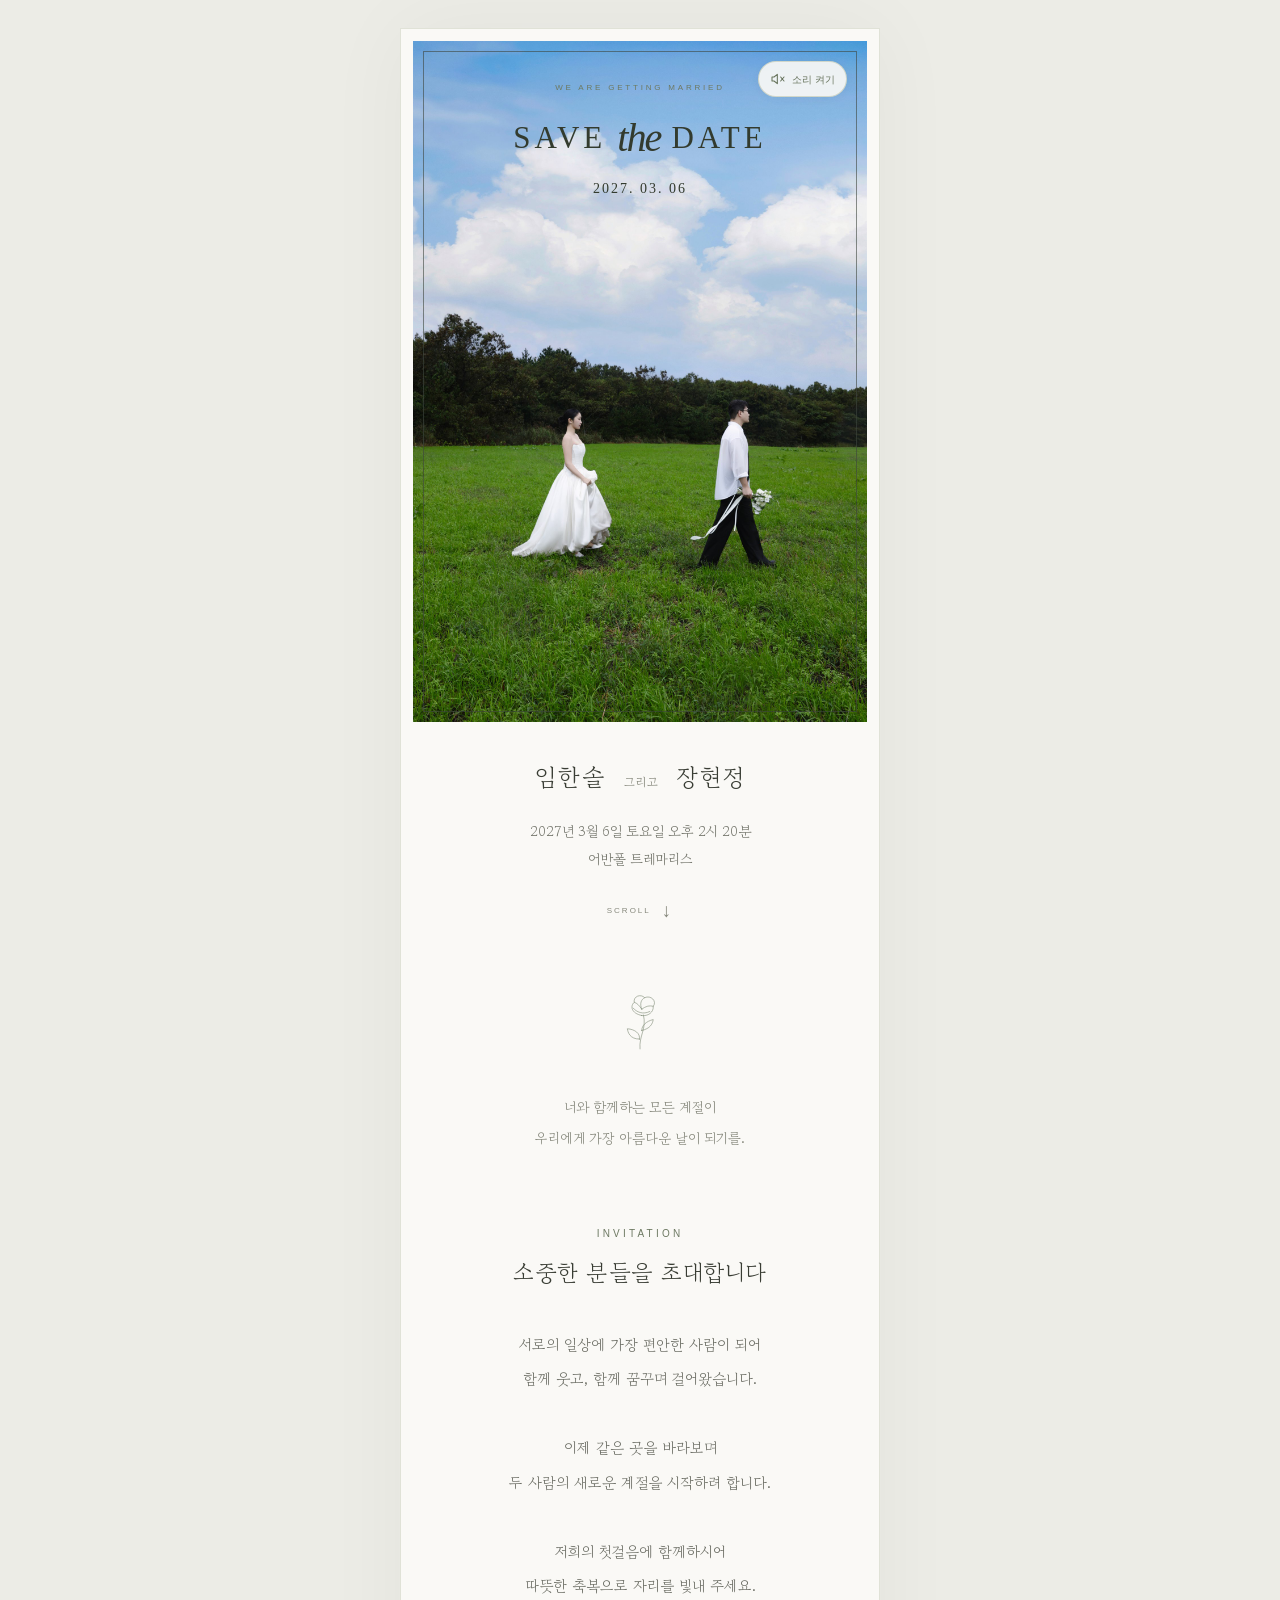
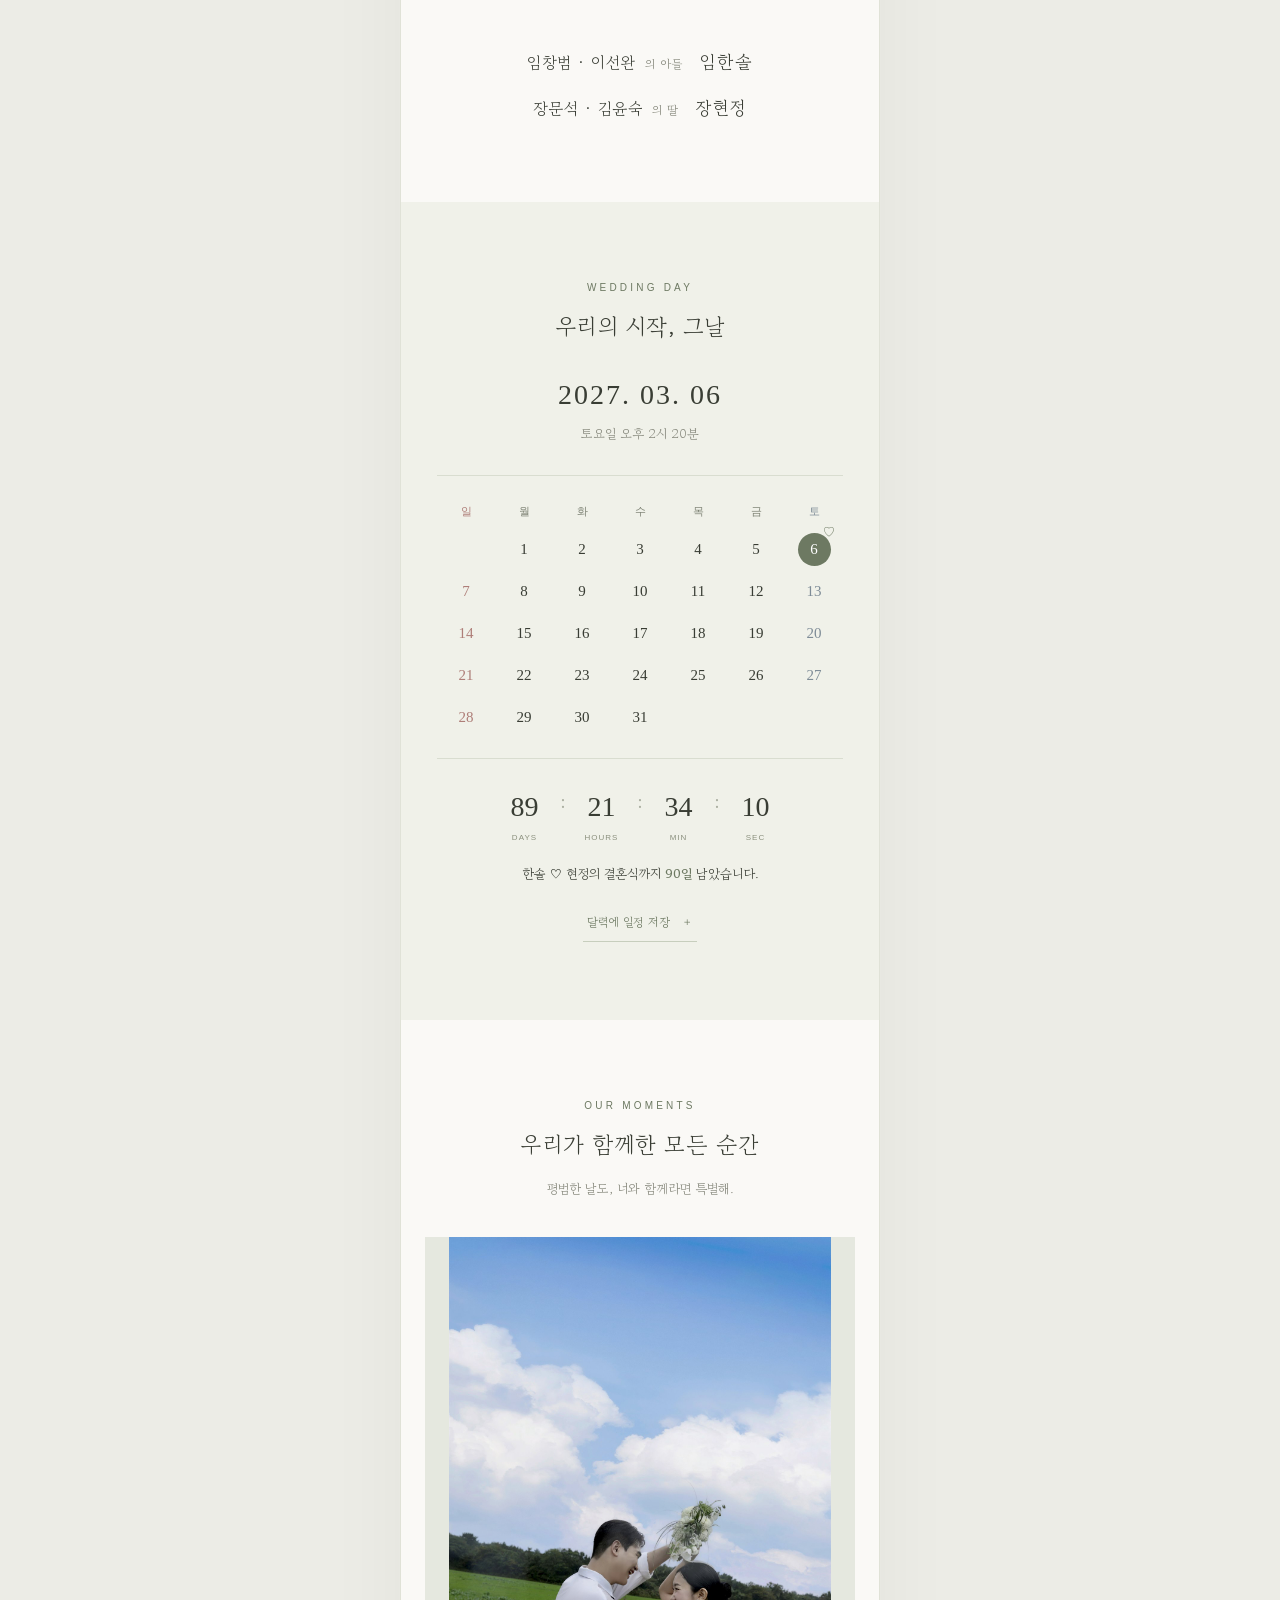
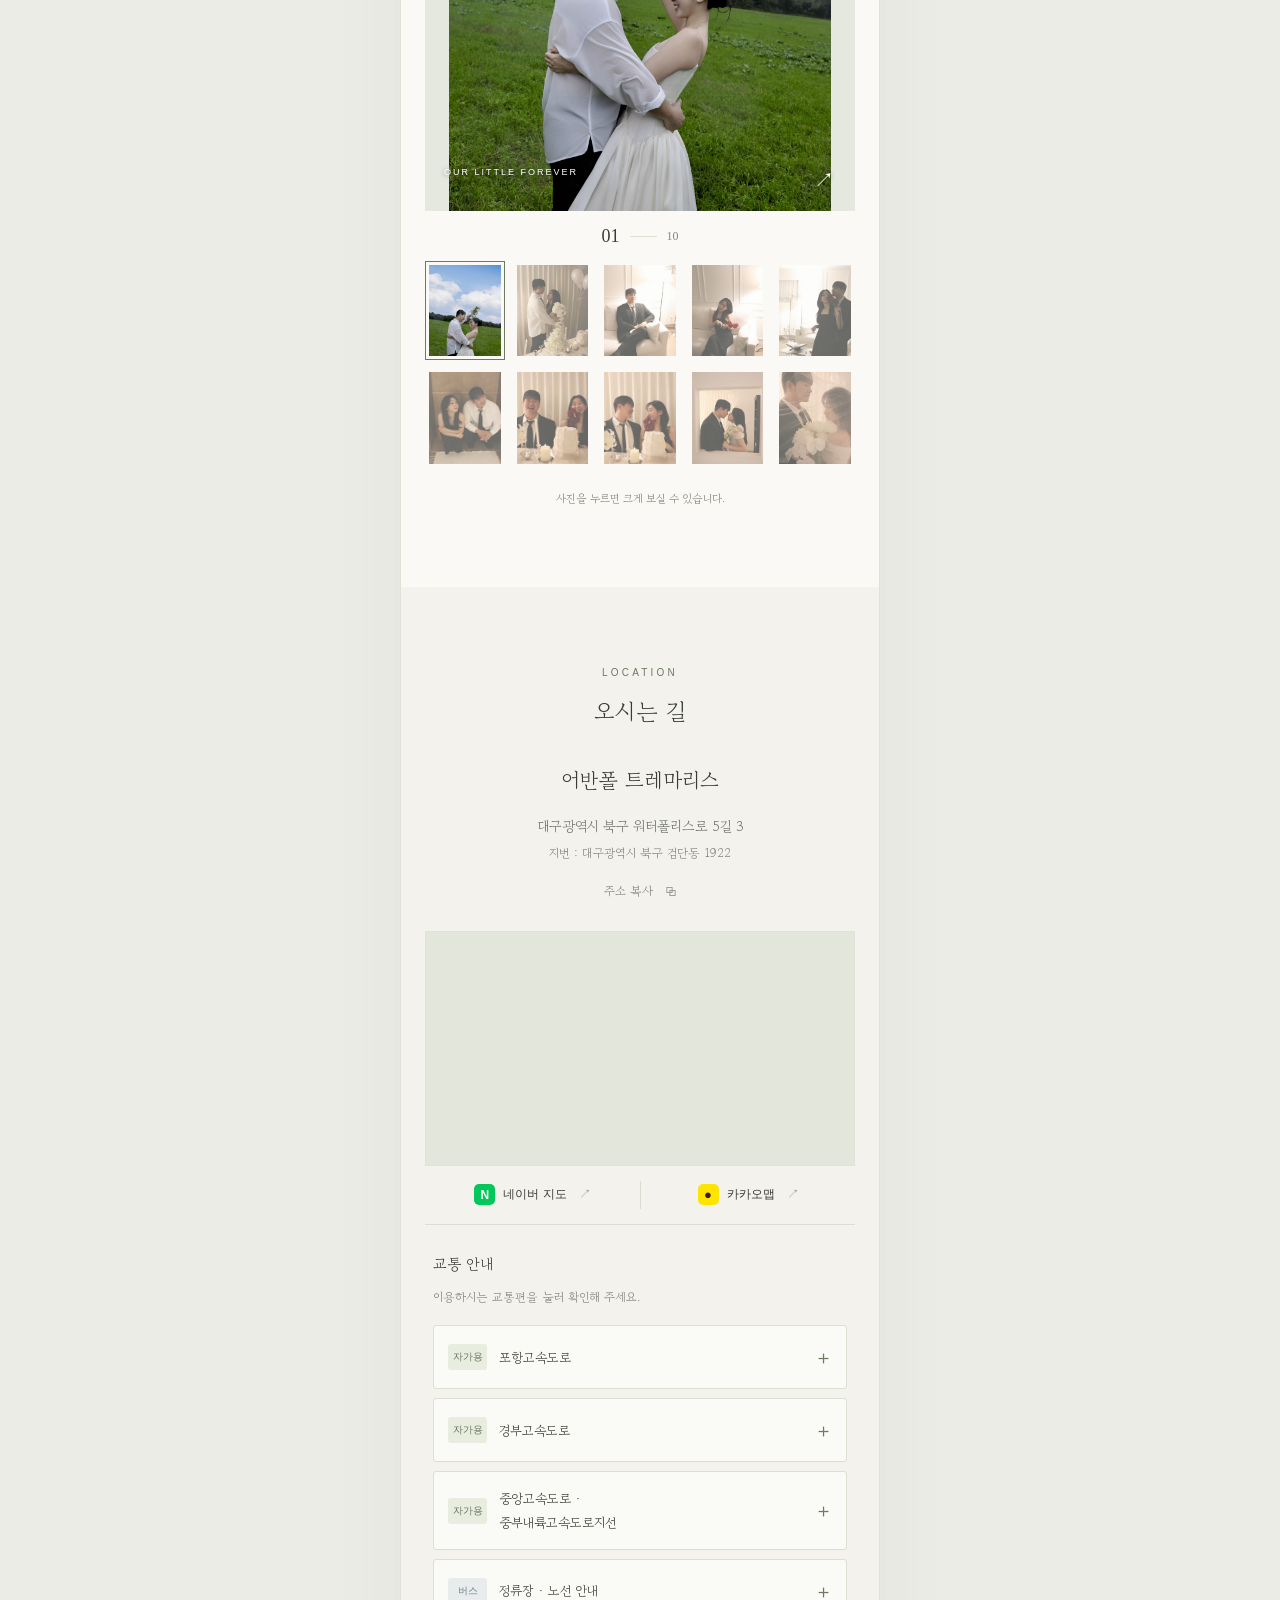
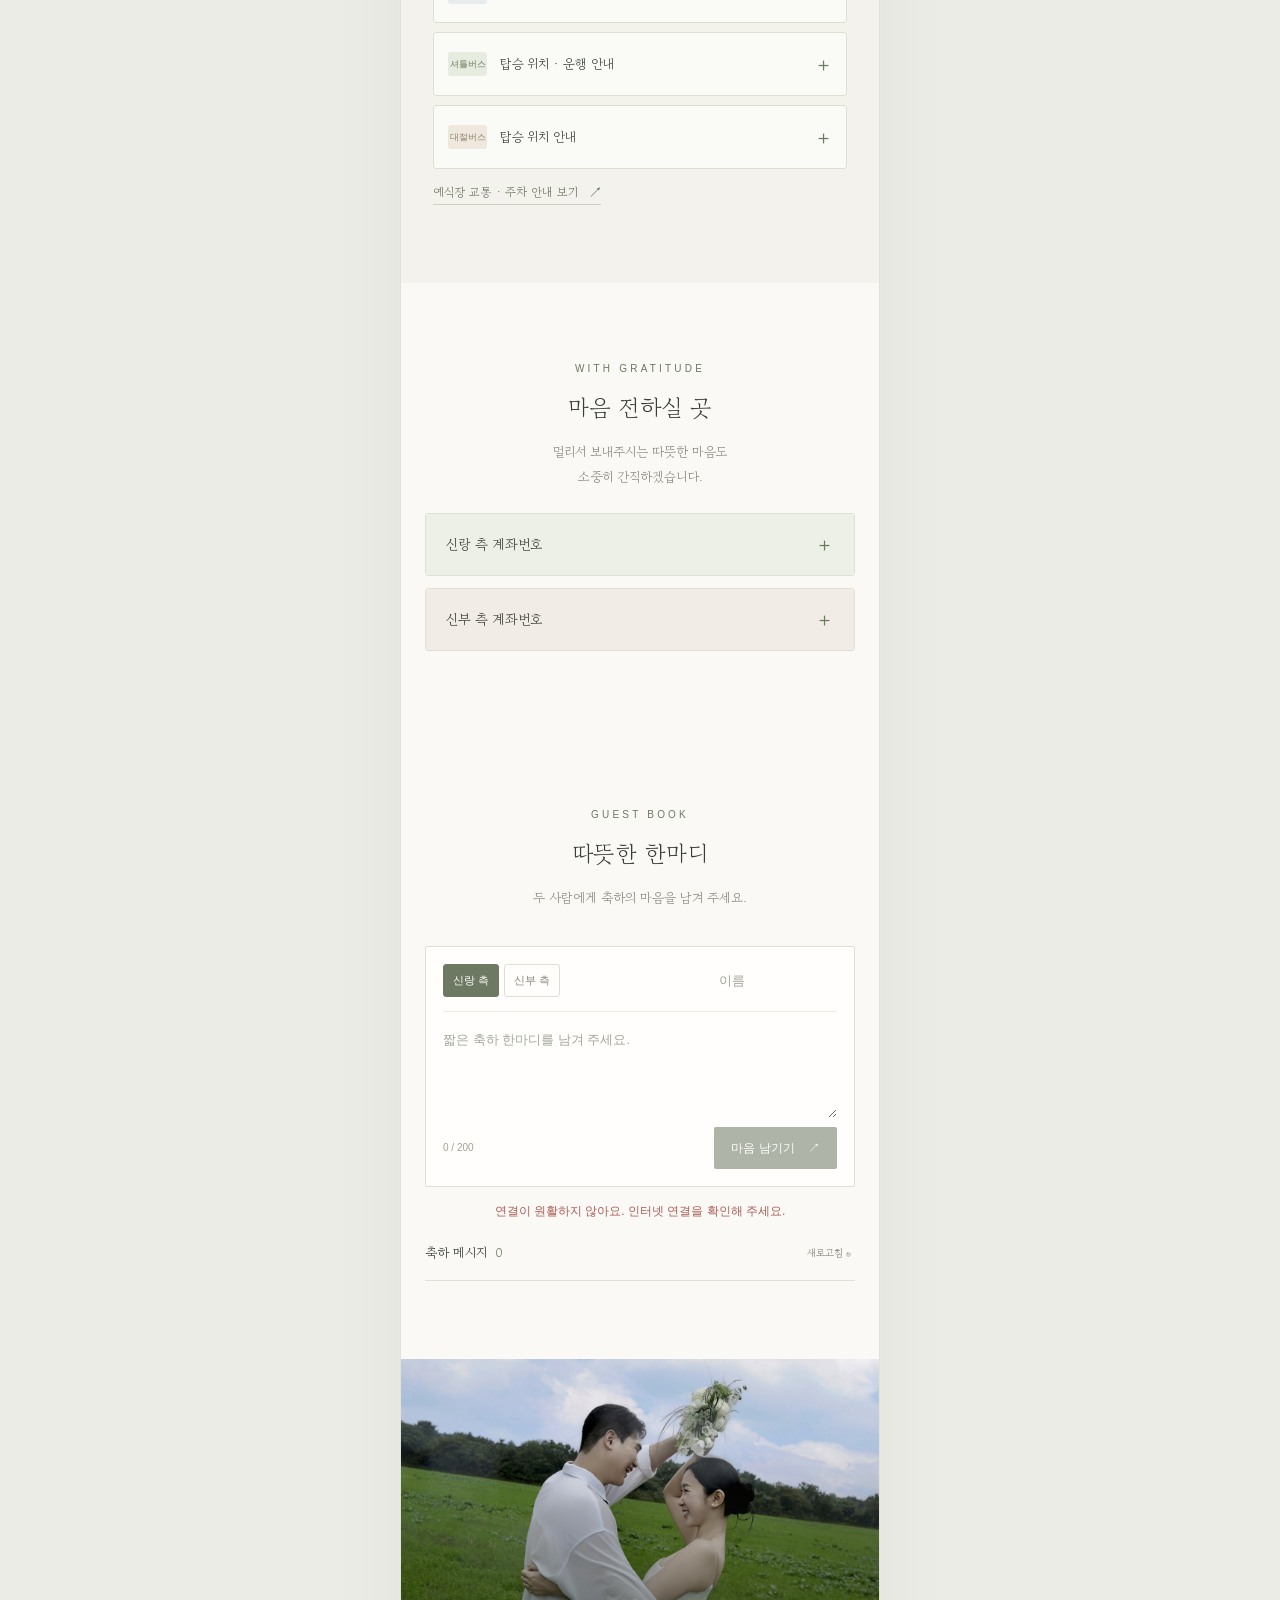
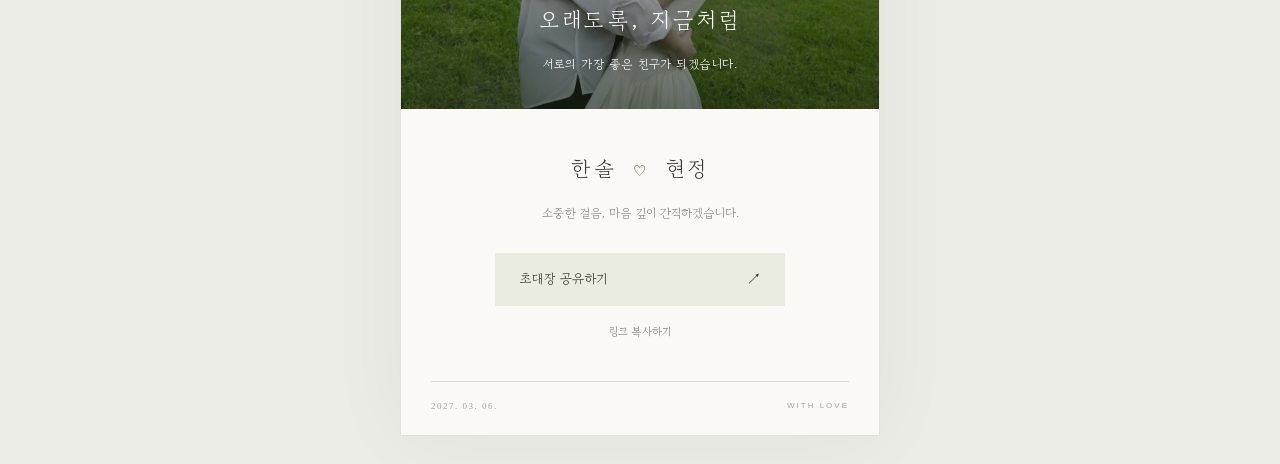
==== commit 039bb40f: "feat: 셔틀버스 탑승 약도와 운행 간격 안내 추가 - 교통 안내에서 일반 버스 아래, 대절버스 위에 셔틀버스 접이식 항목 추가 - 기존 교통 안내와 같은 details/summ" ====
--- a/index.html
+++ b/index.html
@@ -24,7 +24,7 @@
   <link rel="canonical" href="https://ihs61855.github.io/wedding-invitation/">
   <title>임한솔 · 장현정, 우리 결혼합니다</title>
   <link rel="icon" href="./favicon.svg" type="image/svg+xml">
-  <link rel="stylesheet" href="./style.css?v=22a2a8997596">
+  <link rel="stylesheet" href="./style.css?v=57cdf9a9d8ad">
   <script src="./config.js?v=75f3a02fc48c" defer></script>
   <script src="./guestbook.js" defer></script>
   <script src="./script.js?v=5bdc2c9c9250" defer></script>
@@ -147,6 +147,16 @@
               <div class="bus-stop"><p>베어산업건너 정류장</p><div class="bus-numbers" aria-label="버스 300번, 320번"><span>300</span><span>320</span></div></div>
             </div>
           </details>
+          <details class="transport-group shuttle-group">
+            <summary><span class="transport-kind shuttle-kind">셔틀버스</span><span class="transport-name">탑승 위치 · 운행 안내</span><span class="transport-chevron" aria-hidden="true">＋</span></summary>
+            <div class="shuttle-info">
+              <a class="shuttle-map" href="./images/map.png?v=cf5fcb5ad650" target="_blank" rel="noopener noreferrer" aria-label="셔틀버스 탑승 위치 약도 크게 보기">
+                <img src="./images/map.png?v=cf5fcb5ad650" width="1772" height="1768" alt="엑스코 서관과 동관 인근 어반폴 셔틀버스 정류장 위치 안내 약도" loading="lazy">
+                <span class="shuttle-map-label">약도 크게 보기 <span aria-hidden="true">↗</span></span>
+              </a>
+              <p class="shuttle-interval"><svg viewBox="0 0 24 24" fill="none" aria-hidden="true"><circle cx="12" cy="12" r="8.5"/><path d="M12 7v5l3 2"/></svg><span>셔틀버스는 <strong>5~10분 간격</strong>으로 운행합니다.</span></p>
+            </div>
+          </details>
           <details class="transport-group">
             <summary><span class="transport-kind charter-kind">대절버스</span><span class="transport-name">탑승 위치 안내</span><span class="transport-chevron" aria-hidden="true">＋</span></summary>
             <div class="charter-stops">
--- a/style.css
+++ b/style.css
@@ -57,6 +57,14 @@
 .bus-stop p{font-size:14px;color:#59634e;margin-bottom:10px}
 .bus-numbers{display:flex;gap:7px}
 .bus-numbers span{font:12px/1.5 var(--sans);color:#6d7962;background:#e8eddf;border:1px solid #dce3d1;border-radius:3px;padding:4px 11px}
+.shuttle-kind{font-size:9px;white-space:nowrap;background:#e6ecdf;color:#6d7b60}
+.shuttle-info{padding:16px}
+.shuttle-map{position:relative;display:block;overflow:hidden;border:1px solid #e0e3d8;border-radius:3px;background:white}
+.shuttle-map img{width:100%;height:auto}
+.shuttle-map-label{position:absolute;right:9px;bottom:9px;display:flex;align-items:center;gap:8px;padding:5px 9px;border:1px solid #d9dece;border-radius:3px;background:#fafbf7f2;color:#6d7962;font:10px/1.5 var(--sans)}
+.shuttle-interval{display:flex;align-items:center;justify-content:center;gap:8px;margin-top:14px;padding:13px 10px;border:1px solid #e0e5d7;border-radius:3px;background:#edf1e6;color:#76816b;font:12px/1.9 var(--sans);text-align:center}
+.shuttle-interval svg{width:17px;height:17px;flex-shrink:0;stroke:#7a886c;stroke-width:1.5;stroke-linecap:round;stroke-linejoin:round}
+.shuttle-interval strong{font-weight:600;color:#59694d}
 .charter-kind{font-size:9px;white-space:nowrap;background:#eee8df;color:#938064}
 .charter-stops{padding:4px 16px}
 .charter-stop{display:flex;align-items:center;gap:13px;padding:20px 0}
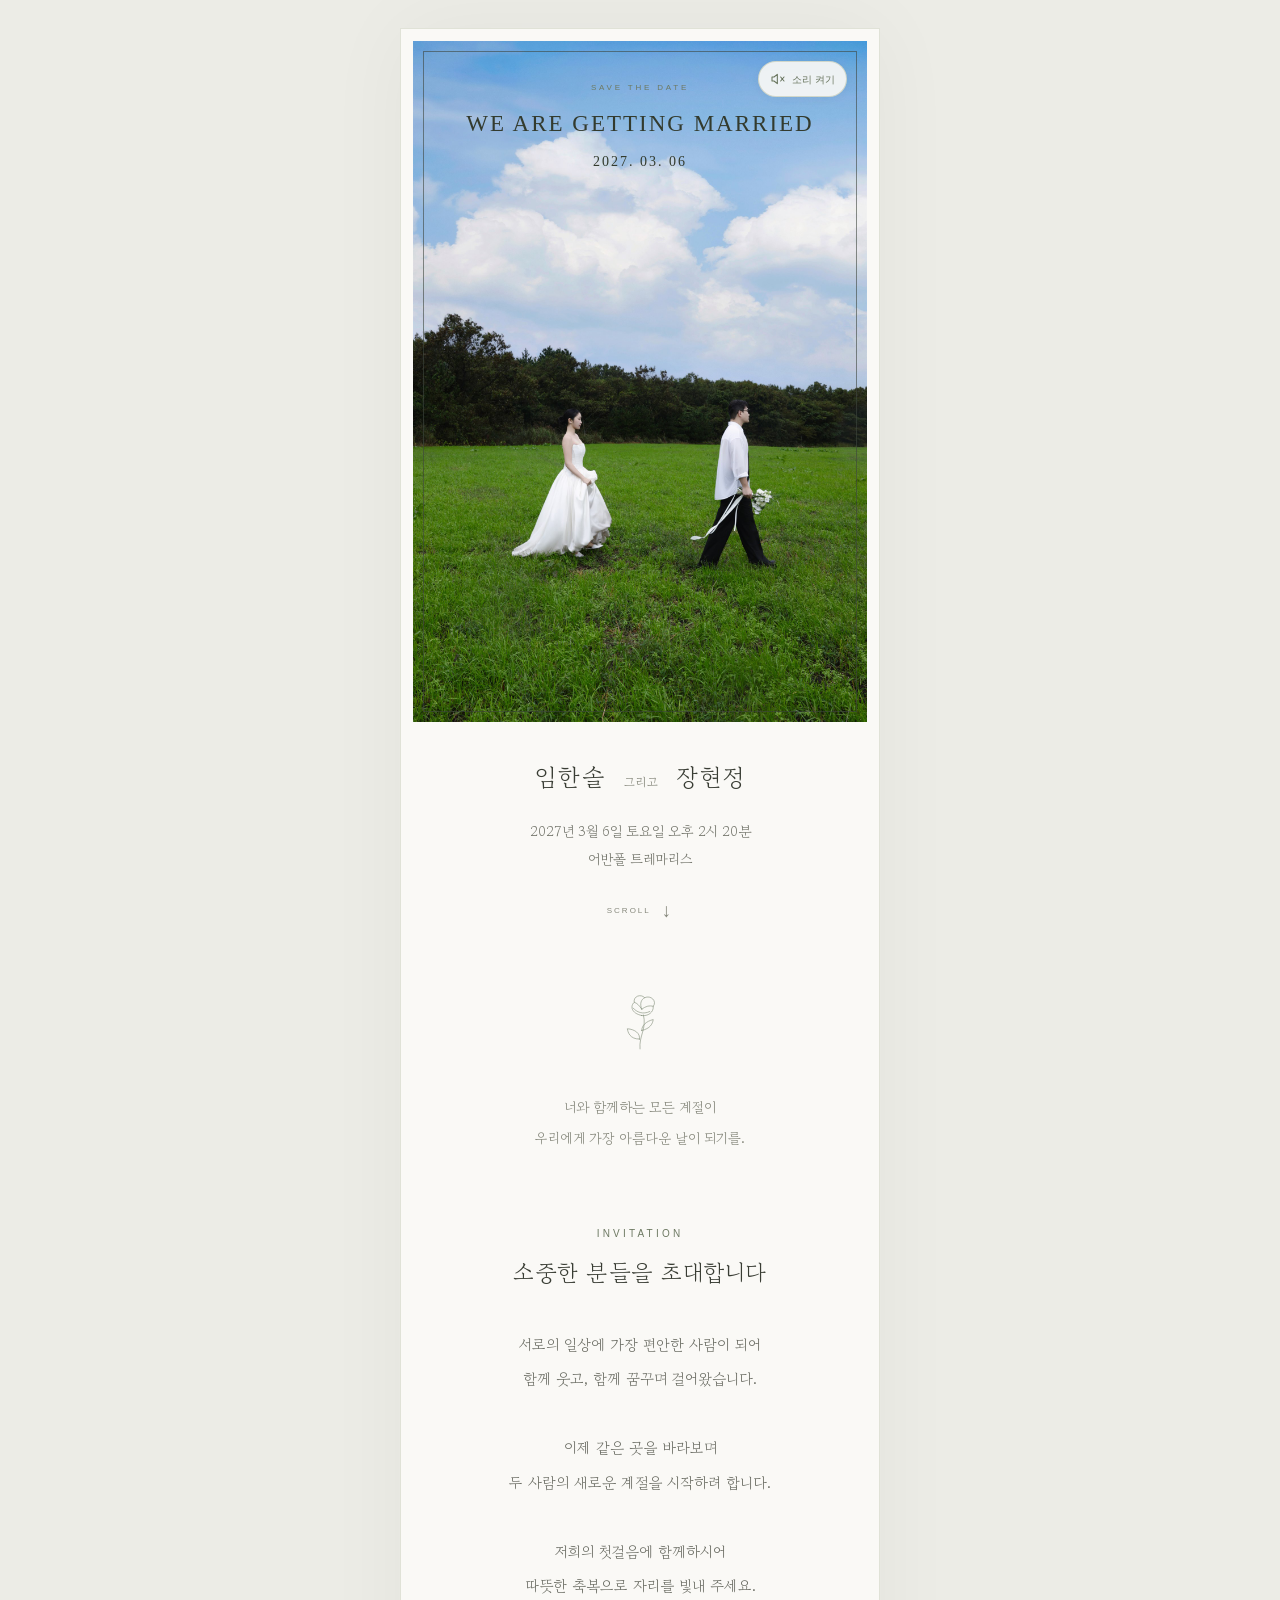
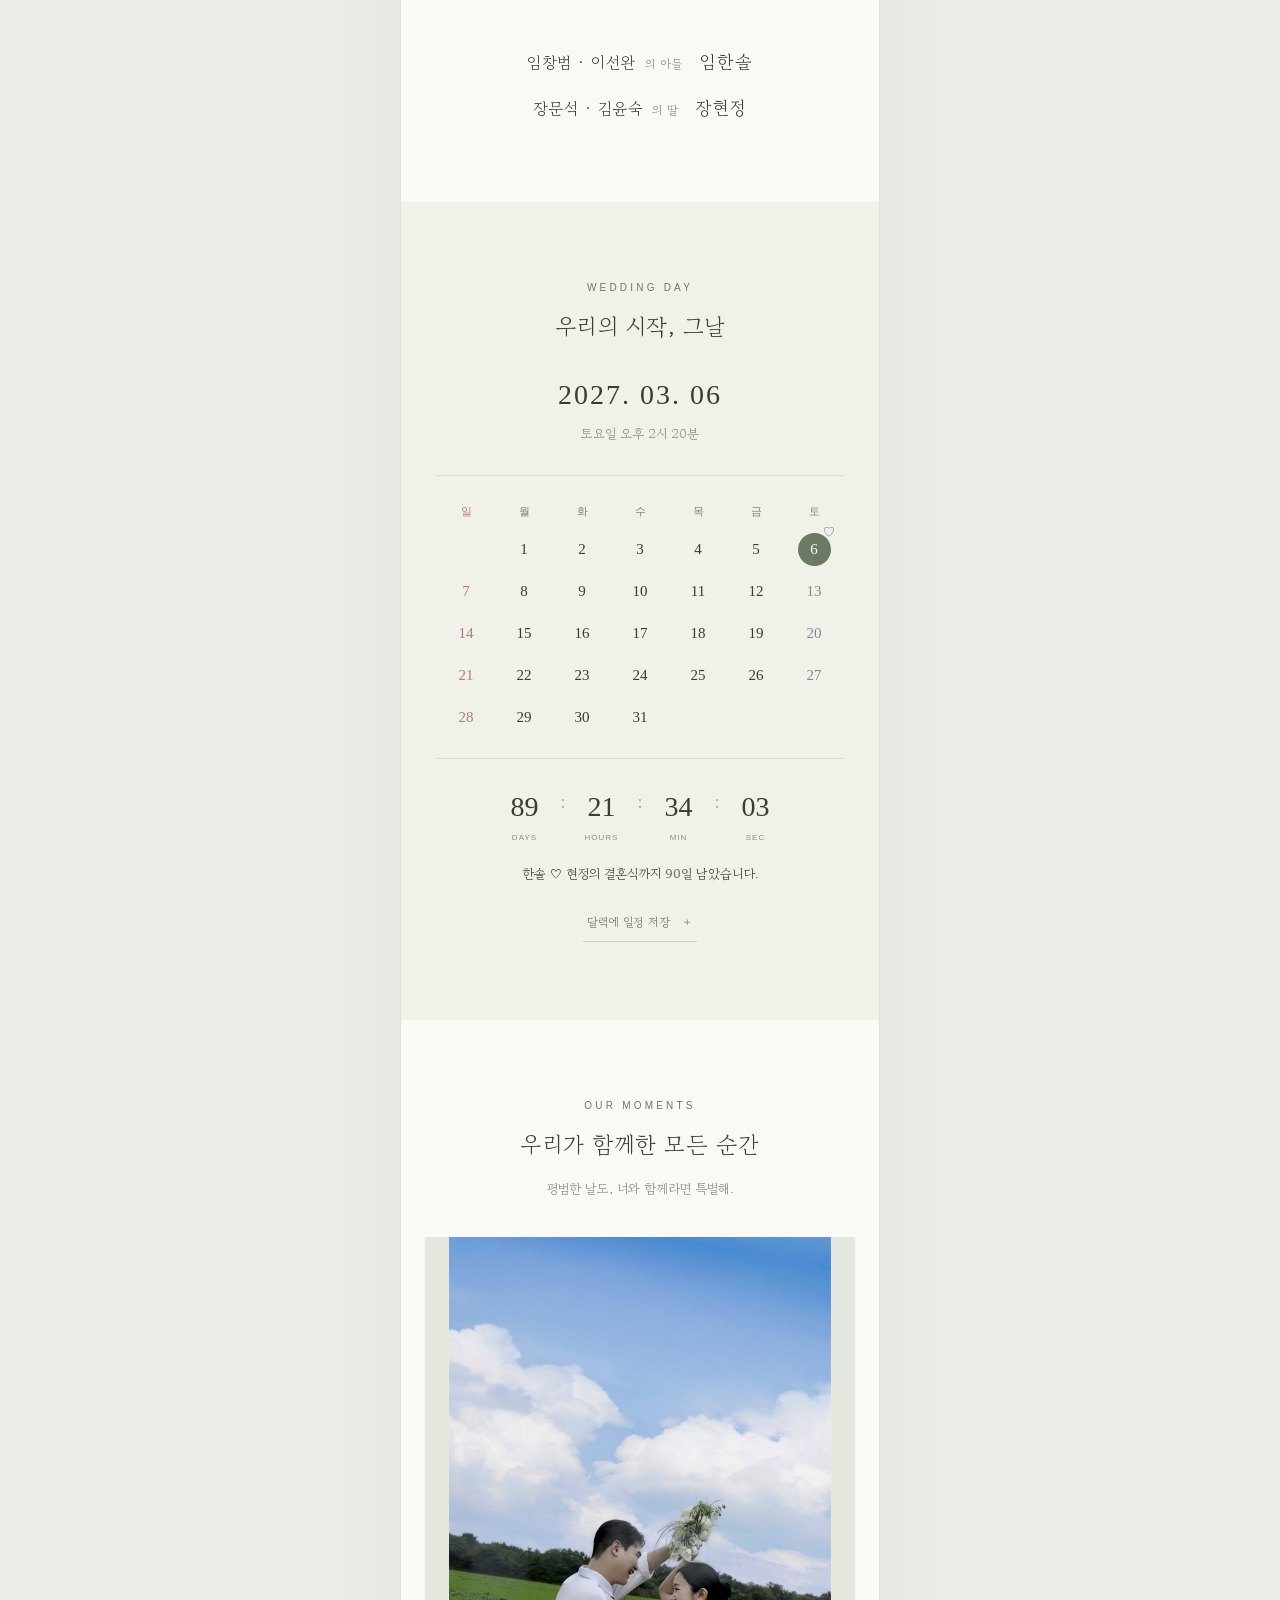
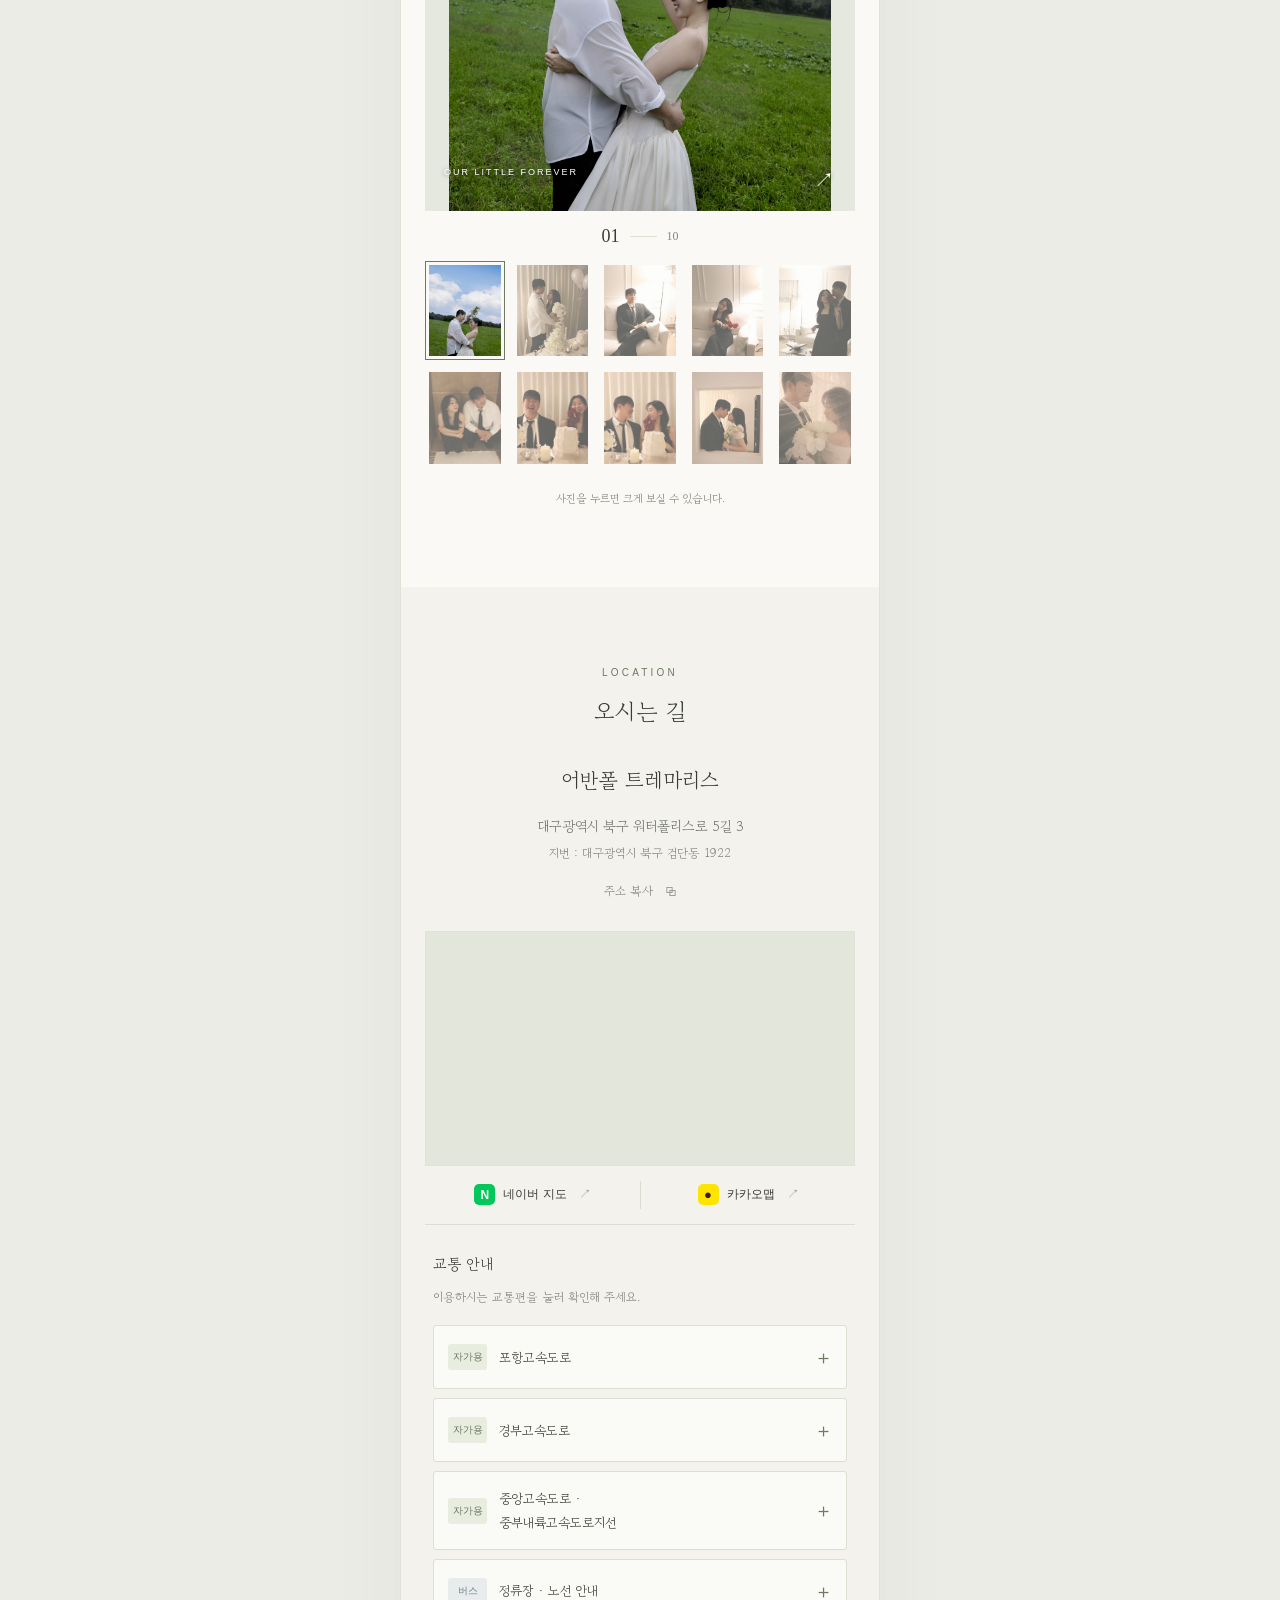
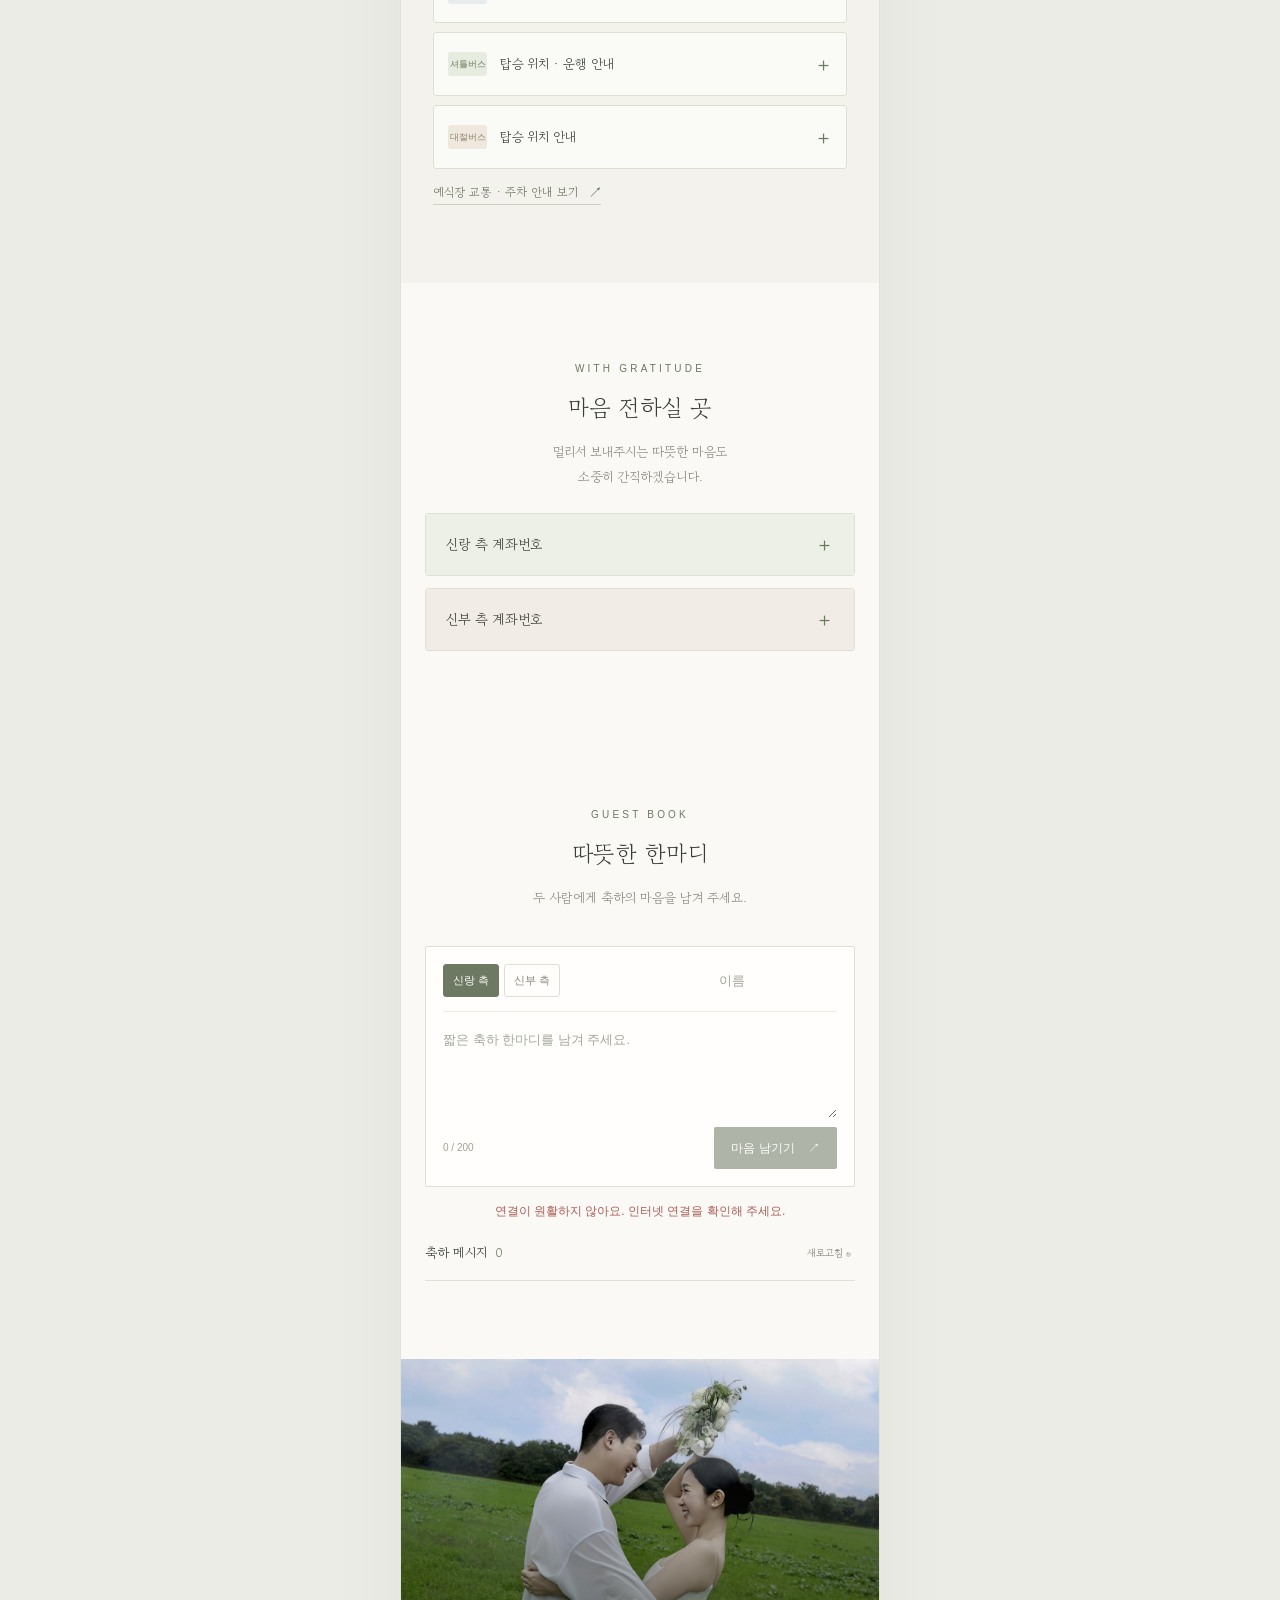
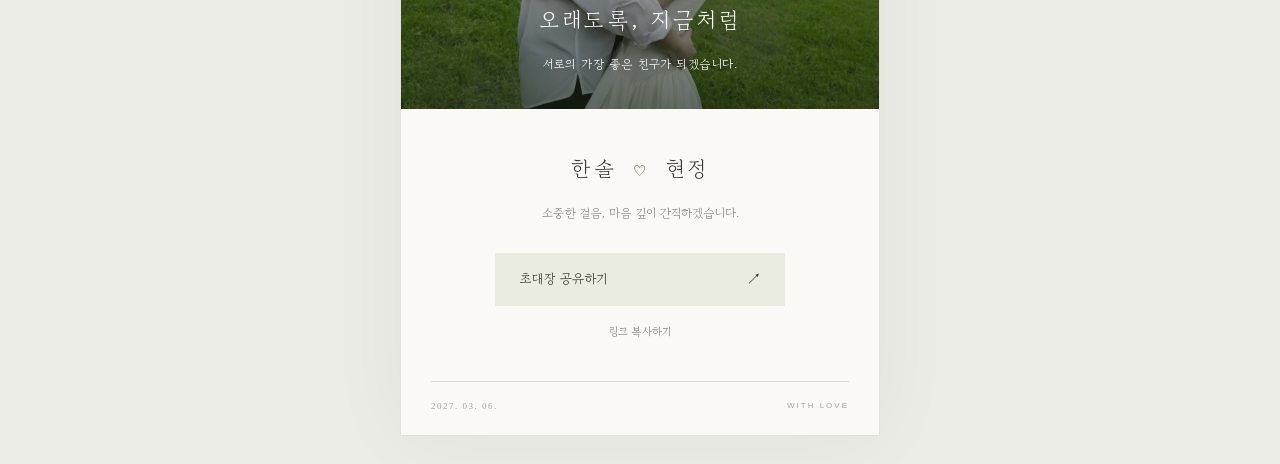
==== commit 1113d512: "style: 메인 사진의 영문 문구 위치 교체 - 작은 상단 문구를 SAVE THE DATE로 변경 - 큰 제목을 WE ARE GETTING MARRIED로 변경 - 긴 제목이 한" ====
--- a/index.html
+++ b/index.html
@@ -24,7 +24,7 @@
   <link rel="canonical" href="https://ihs61855.github.io/wedding-invitation/">
   <title>임한솔 · 장현정, 우리 결혼합니다</title>
   <link rel="icon" href="./favicon.svg" type="image/svg+xml">
-  <link rel="stylesheet" href="./style.css?v=57cdf9a9d8ad">
+  <link rel="stylesheet" href="./style.css?v=e11cd3476cbb">
   <script src="./config.js?v=75f3a02fc48c" defer></script>
   <script src="./guestbook.js" defer></script>
   <script src="./script.js?v=5bdc2c9c9250" defer></script>
@@ -40,8 +40,8 @@
         </button>
         <img class="cover-image" src="./images/main.jpg?v=470c929b4209" width="1600" height="2400" alt="푸른 하늘과 잔디밭 아래 함께 걷는 두 사람" fetchpriority="high">
         <div class="cover-heading">
-          <p class="eyebrow">WE ARE GETTING MARRIED</p>
-          <h1>SAVE <em>the</em> DATE</h1>
+          <p class="eyebrow">SAVE THE DATE</p>
+          <h1>WE ARE GETTING MARRIED</h1>
           <p class="cover-date">2027. 03. 06</p>
         </div>
         <div class="petals" aria-hidden="true"><i></i><i></i><i></i><i></i><i></i><i></i></div>
--- a/style.css
+++ b/style.css
@@ -4,7 +4,7 @@
 *{box-sizing:border-box}html{scroll-behavior:smooth;scroll-padding-top:24px}body{margin:0;background:#ecece6;color:var(--ink);font:15px/1.9 var(--serif);word-break:keep-all;-webkit-font-smoothing:antialiased}button,input,textarea{font:inherit}button,a,input,textarea{-webkit-tap-highlight-color:transparent}button,a{touch-action:manipulation}button{color:inherit;cursor:pointer;border:0;background:none}a{color:inherit;text-decoration:none}button:disabled{cursor:wait;opacity:.55}button:focus-visible,a:focus-visible,input:focus-visible,textarea:focus-visible{outline:2px solid var(--green);outline-offset:5px}img{max-width:100%;display:block}p,h1,h2,h3{margin:0}fieldset{padding:0;margin:0;border:0;min-width:0}[hidden]{display:none!important}.sr-only,.skip-link:not(:focus){position:absolute;width:1px;height:1px;padding:0;overflow:hidden;clip:rect(0,0,0,0);white-space:nowrap;border:0}.skip-link:focus{position:fixed;top:10px;left:10px;z-index:50;padding:10px;background:white}.invitation{max-width:480px;margin:auto;background:var(--paper);overflow:hidden;box-shadow:0 0 80px #3139250b}
 
 /* Cover */
-.cover{padding:12px 12px 0}.cover-picture{position:relative;background:#f7f7f7}.cover-picture:after{content:'';position:absolute;inset:10px;border:1px solid #3f473e99;pointer-events:none;z-index:2}.cover-image{width:100%;height:auto}.cover-heading{position:absolute;inset:6% 8% auto;text-align:center;color:#333b2e;z-index:3}.eyebrow{font:10px/1.5 var(--sans);letter-spacing:3.2px;color:var(--green)}.cover-heading .eyebrow{font-size:8px;letter-spacing:2.8px}.cover h1{display:flex;justify-content:center;align-items:center;gap:11px;white-space:nowrap;font:clamp(20px,5.8vw,31px)/1.6 Georgia,serif;letter-spacing:4px;margin:12px -8px 5px}.cover h1 em{font-size:1.3em;letter-spacing:-2px;font-weight:400}.cover-date{font:14px/2 Georgia,serif;letter-spacing:2px}.cover-info{text-align:center;padding:32px 16px 20px}.couple-names{font-size:24px;letter-spacing:2px;margin-bottom:17px}.couple-names span{font-size:12px;letter-spacing:1px;color:var(--muted);margin:0 8px}.cover-info>p+p{font-size:14px;color:#74766c;line-height:2}.scroll-cue{display:inline-flex;align-items:center;gap:11px;margin-top:27px;font:8px var(--sans);letter-spacing:2px;color:var(--muted)}.scroll-cue span{font:19px Georgia;animation:nudge 2s infinite}
+.cover{padding:12px 12px 0}.cover-picture{position:relative;background:#f7f7f7}.cover-picture:after{content:'';position:absolute;inset:10px;border:1px solid #3f473e99;pointer-events:none;z-index:2}.cover-image{width:100%;height:auto}.cover-heading{position:absolute;inset:6% 8% auto;text-align:center;color:#333b2e;z-index:3}.eyebrow{font:10px/1.5 var(--sans);letter-spacing:3.2px;color:var(--green)}.cover-heading .eyebrow{font-size:8px;letter-spacing:2.8px}.cover h1{display:flex;justify-content:center;align-items:center;gap:11px;white-space:nowrap;font:clamp(16px,4.2vw,23px)/1.6 Georgia,serif;letter-spacing:2px;margin:12px -8px 5px}.cover h1 em{font-size:1.3em;letter-spacing:-2px;font-weight:400}.cover-date{font:14px/2 Georgia,serif;letter-spacing:2px}.cover-info{text-align:center;padding:32px 16px 20px}.couple-names{font-size:24px;letter-spacing:2px;margin-bottom:17px}.couple-names span{font-size:12px;letter-spacing:1px;color:var(--muted);margin:0 8px}.cover-info>p+p{font-size:14px;color:#74766c;line-height:2}.scroll-cue{display:inline-flex;align-items:center;gap:11px;margin-top:27px;font:8px var(--sans);letter-spacing:2px;color:var(--muted)}.scroll-cue span{font:19px Georgia;animation:nudge 2s infinite}
 
 /* Background music */
 .bgm-button{position:absolute;top:20px;right:20px;z-index:4;display:inline-flex;align-items:center;justify-content:center;gap:6px;min-height:36px;padding:8px 11px;border:1px solid #c9cfbfc9;border-radius:22px;background:#faf9f6e8;color:#68745d;box-shadow:0 2px 10px #24351f0a;font:10px/1.5 var(--sans);backdrop-filter:blur(6px)}
@@ -102,5 +102,5 @@
 
 .petals{position:absolute;inset:0;overflow:hidden;pointer-events:none}.petals i{position:absolute;width:7px;height:12px;border-radius:80% 0 80% 0;background:#fff9;left:20%;top:-20px;animation:fall 10s linear infinite}.petals i:nth-child(2){left:70%;animation-delay:3s;animation-duration:12s}.petals i:nth-child(3){left:45%;animation-delay:7s;animation-duration:13s}.petals i:nth-child(4){left:85%;animation-delay:1s;animation-duration:15s;width:5px;height:9px}.petals i:nth-child(5){left:5%;animation-delay:5s;animation-duration:11s}.petals i:nth-child(6){left:60%;animation-delay:8s;animation-duration:14s;width:5px;height:8px}@keyframes fall{0%{transform:translate(0,-20px) rotate(0);opacity:0}15%{opacity:.8}85%{opacity:.5}100%{transform:translate(35px,780px) rotate(300deg);opacity:0}}@keyframes nudge{50%{transform:translateY(4px)}}
 @media(min-width:600px){body{padding:28px 0}.invitation{border:1px solid #e0e2d7}}
-@media(max-width:360px){.section{padding-left:22px;padding-right:22px}.couple-names{font-size:21px;letter-spacing:1px}.couple-names span{margin:0 5px}.guestbook-form{padding:13px}.guestbook-top{gap:8px}.side-options span{padding:8px}.cover h1{gap:8px;letter-spacing:2.5px}.section h2{font-size:21px}.countdown{gap:11px}}
+@media(max-width:360px){.section{padding-left:22px;padding-right:22px}.couple-names{font-size:21px;letter-spacing:1px}.couple-names span{margin:0 5px}.guestbook-form{padding:13px}.guestbook-top{gap:8px}.side-options span{padding:8px}.cover h1{gap:8px;letter-spacing:1px}.section h2{font-size:21px}.countdown{gap:11px}}
 @media(prefers-reduced-motion:reduce){html{scroll-behavior:auto}.petals{display:none}.scroll-cue span{animation:none}*{transition:none!important}}
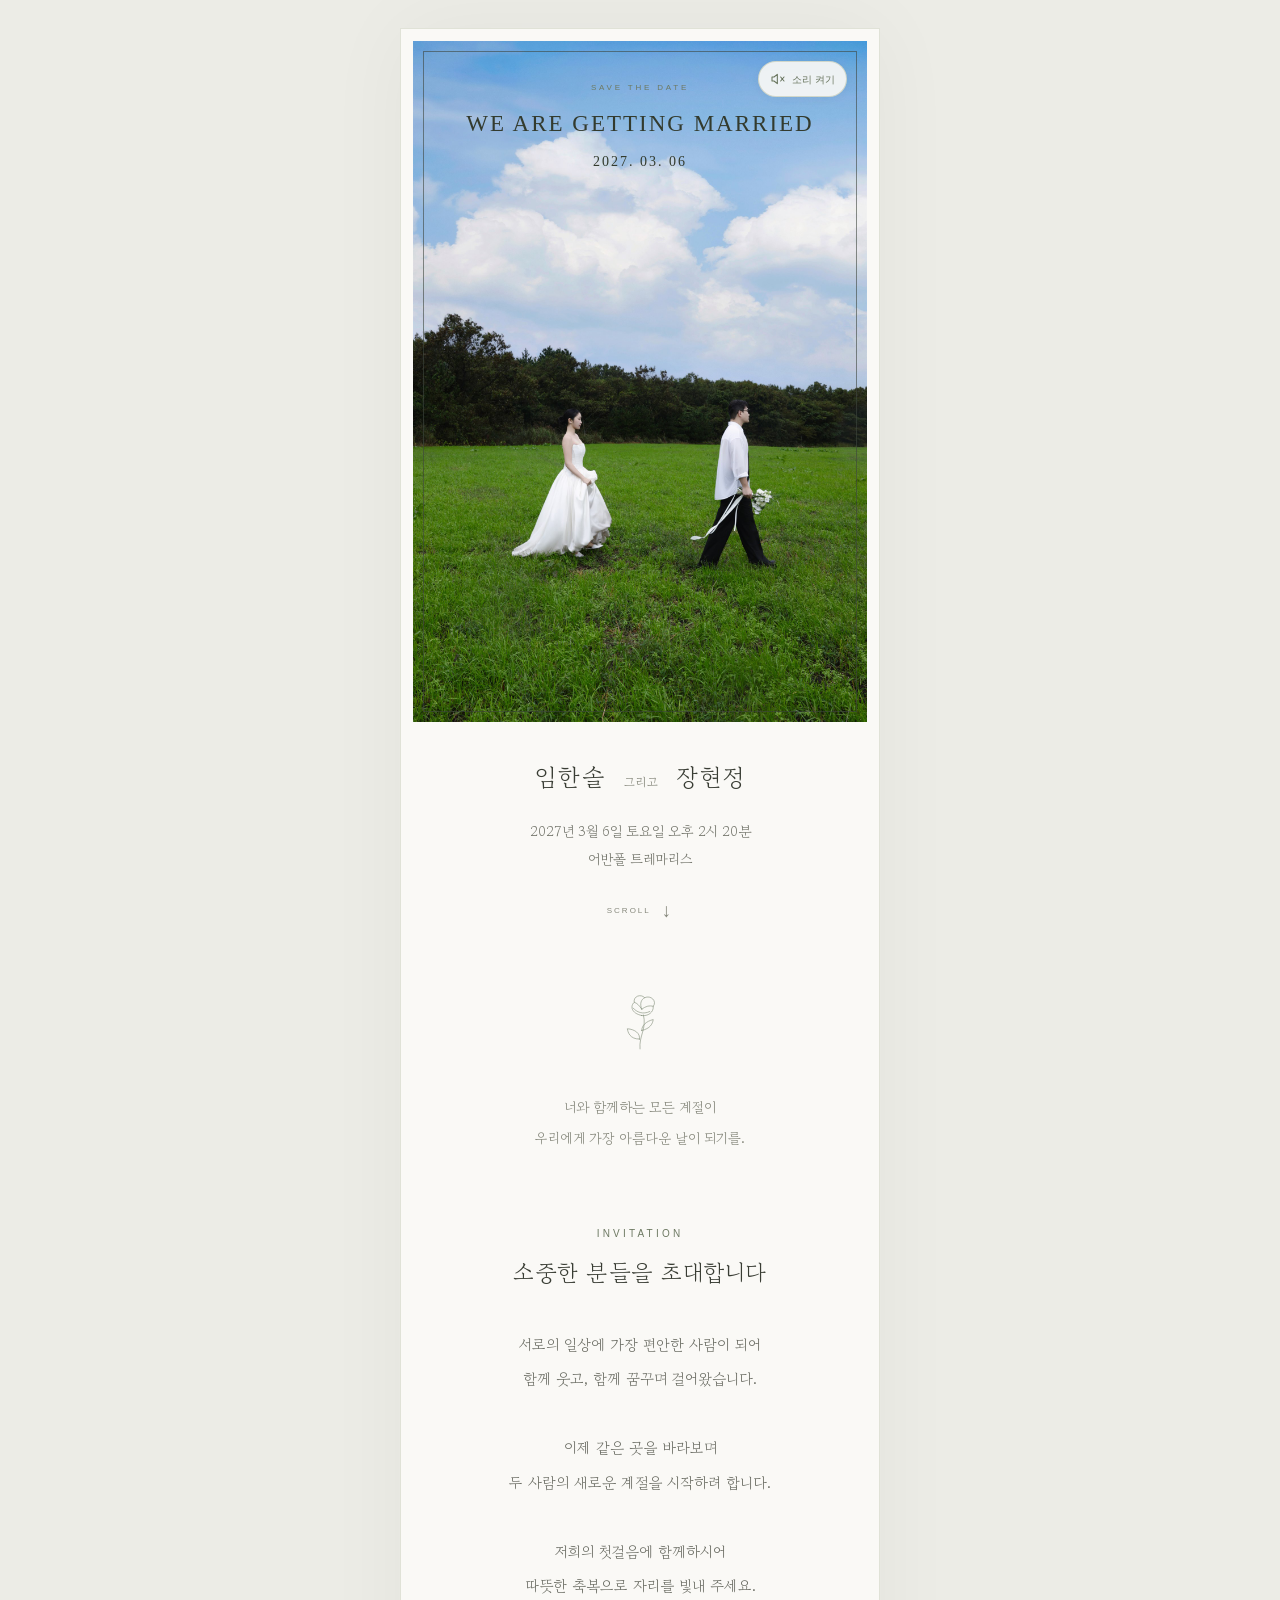
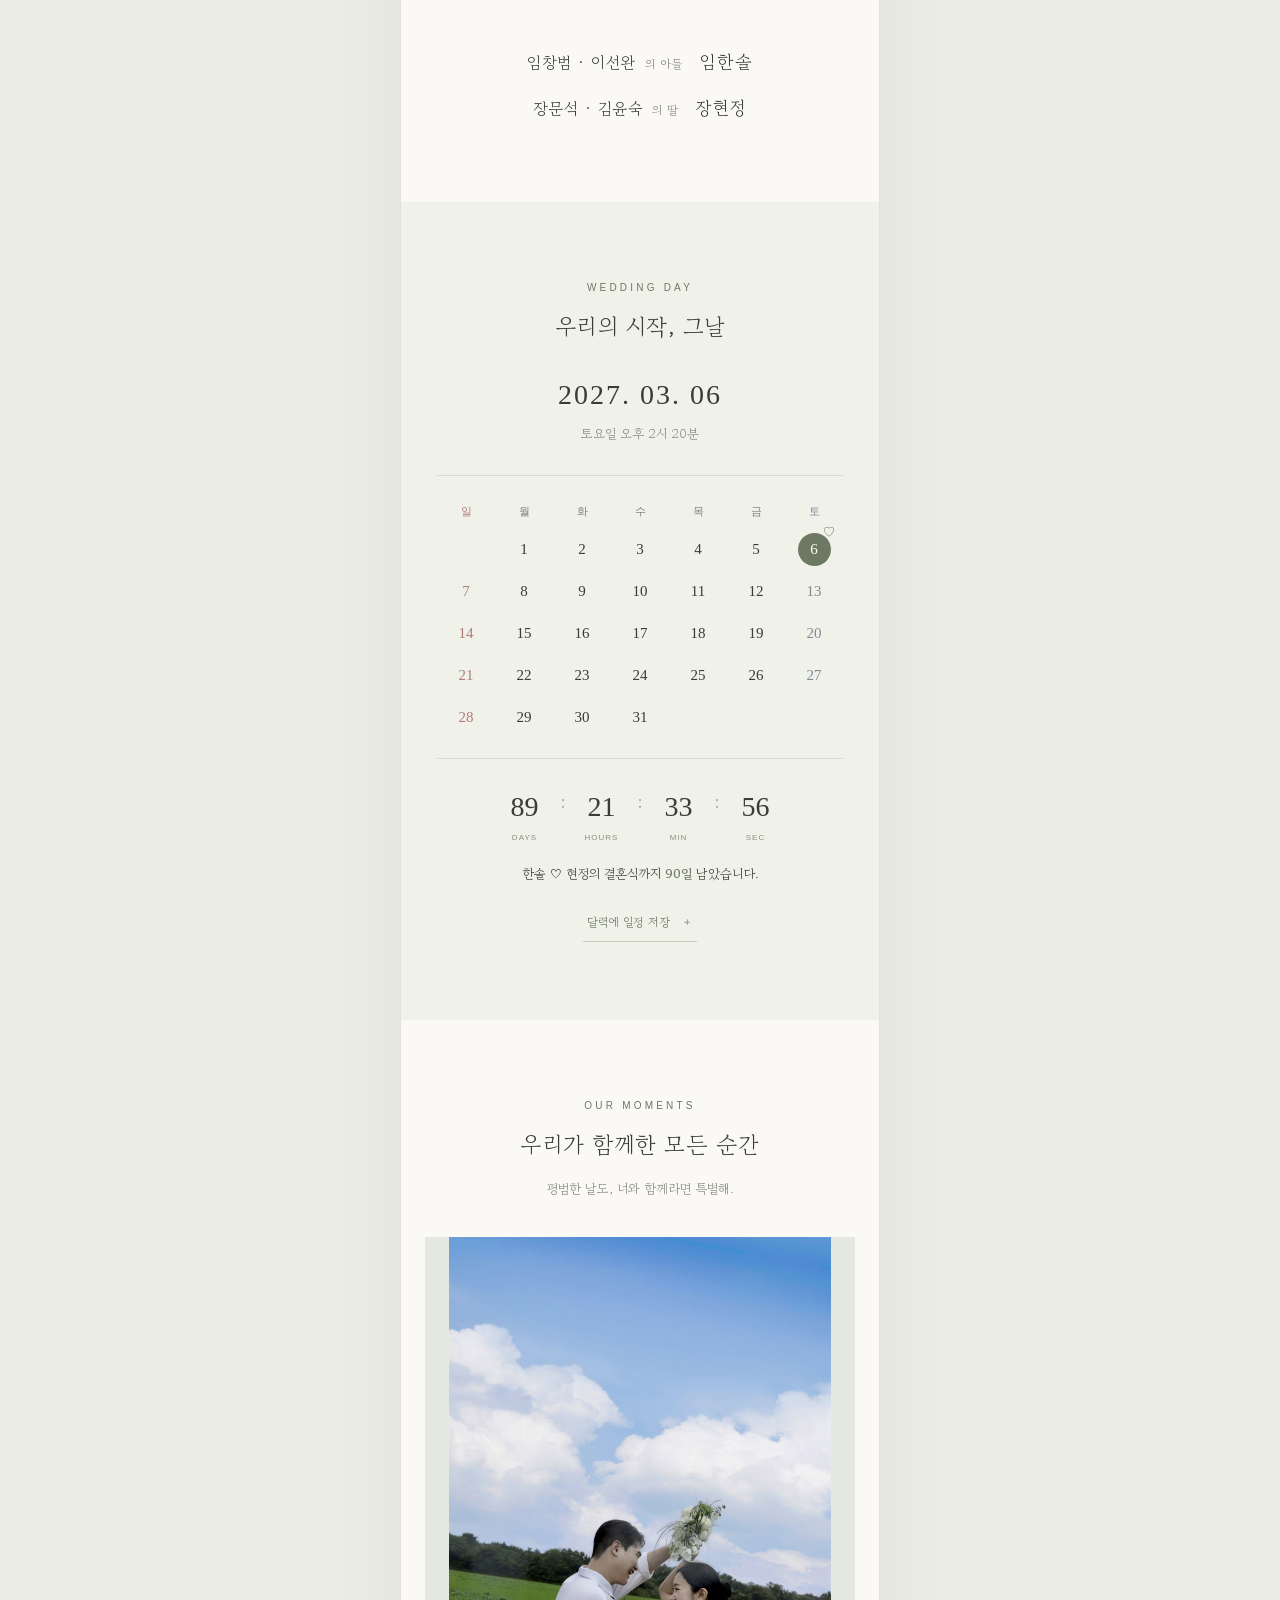
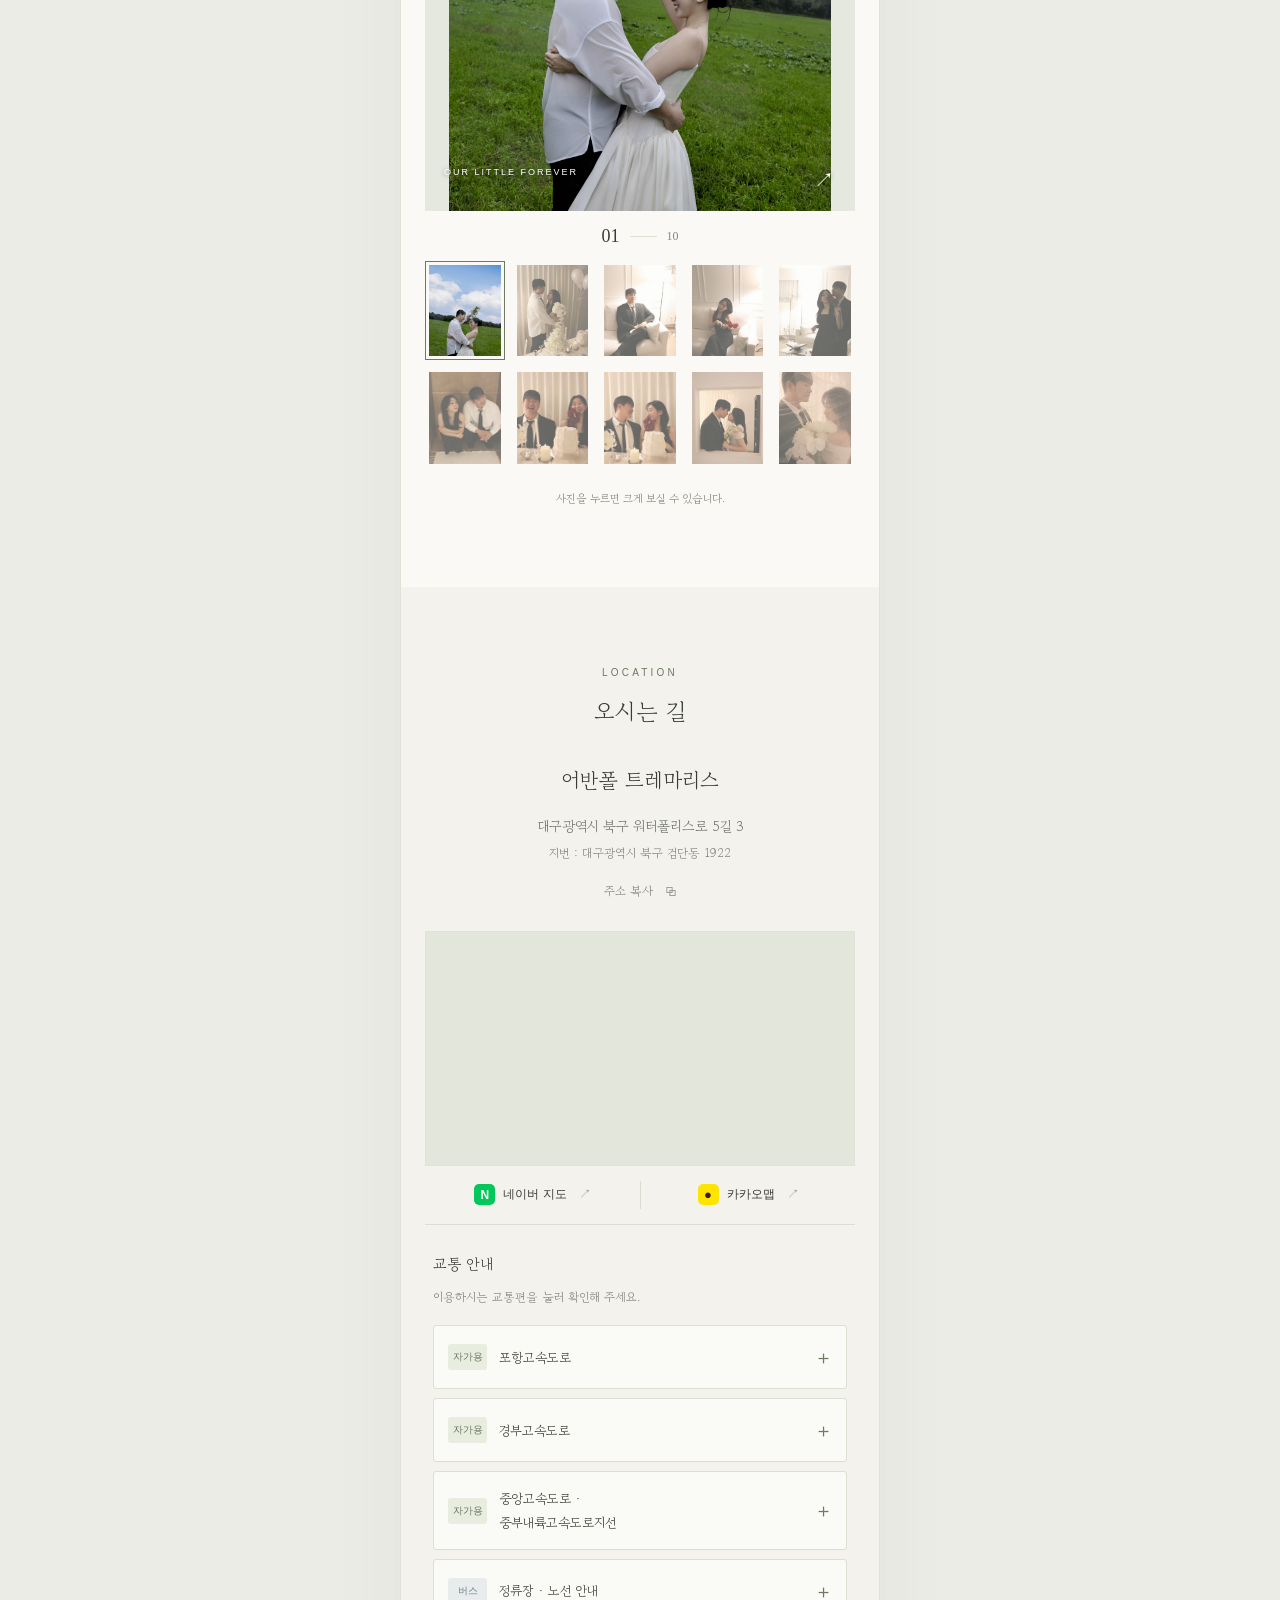
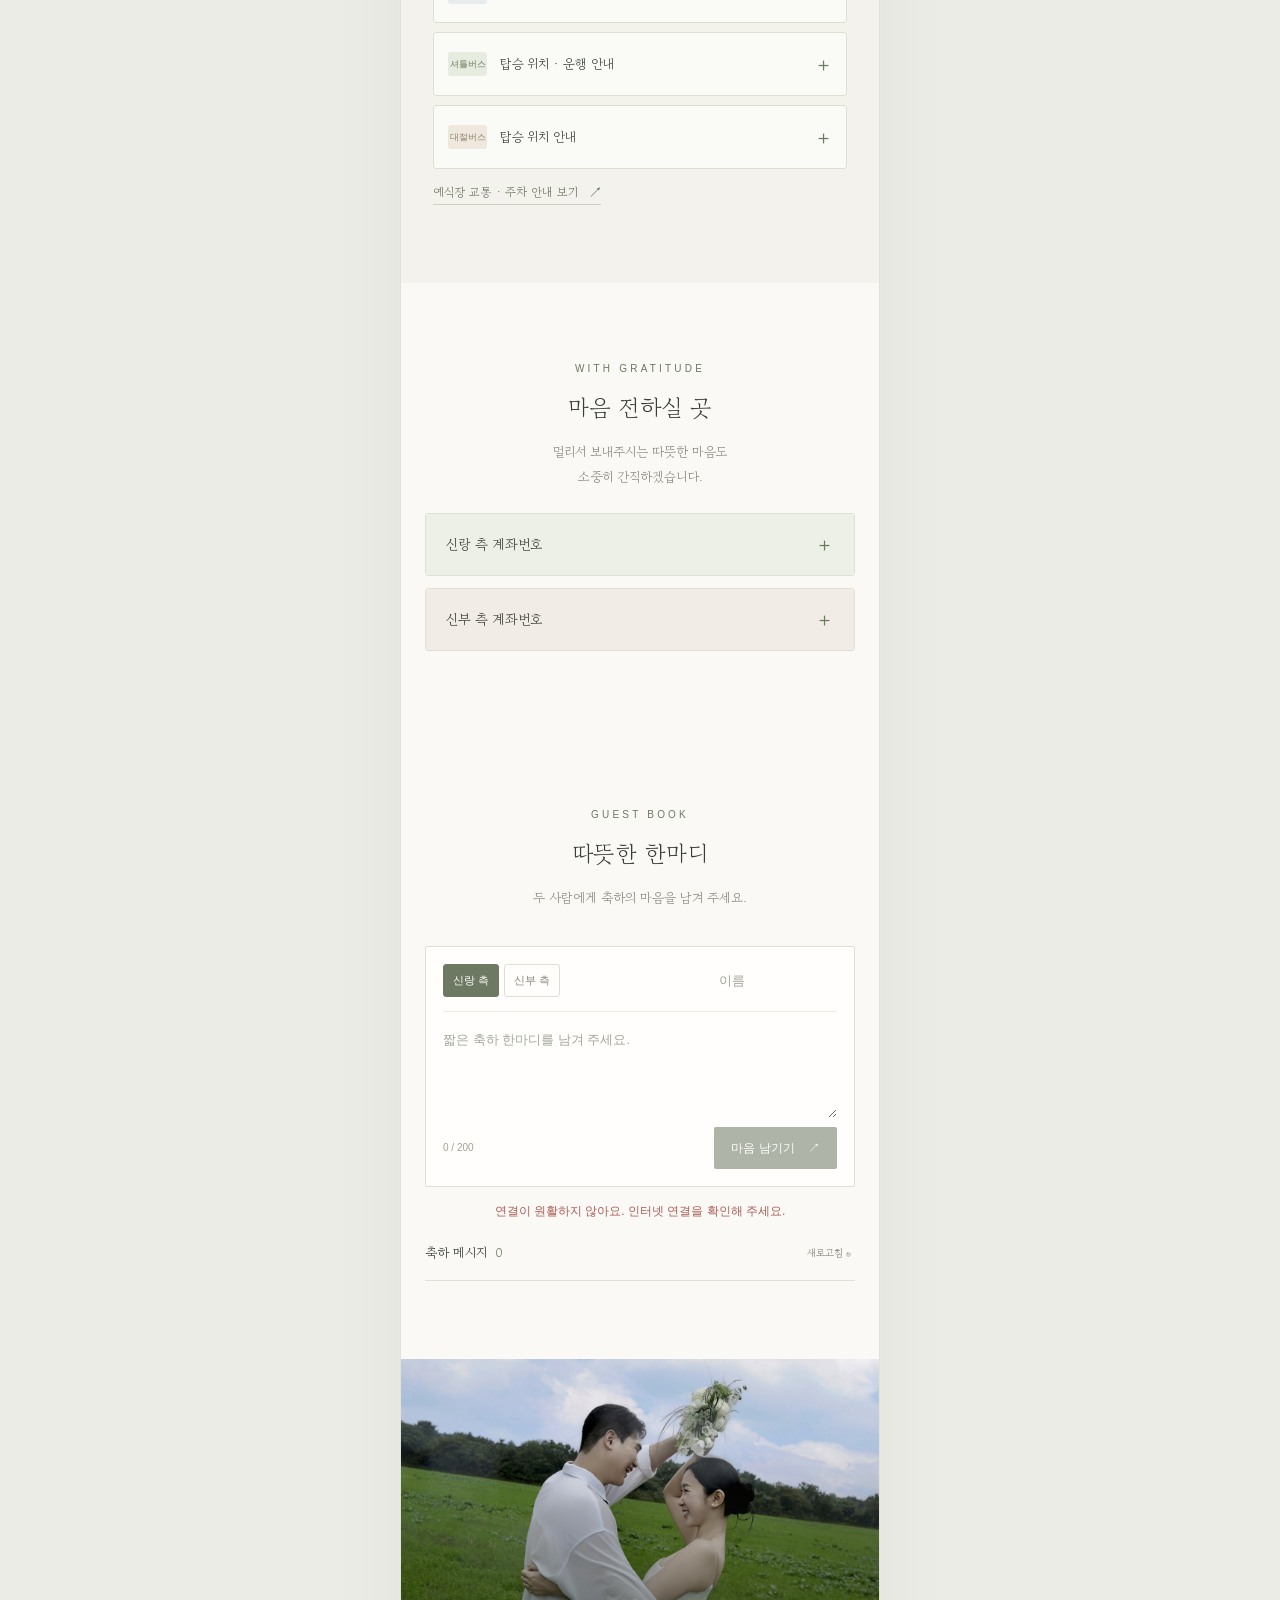
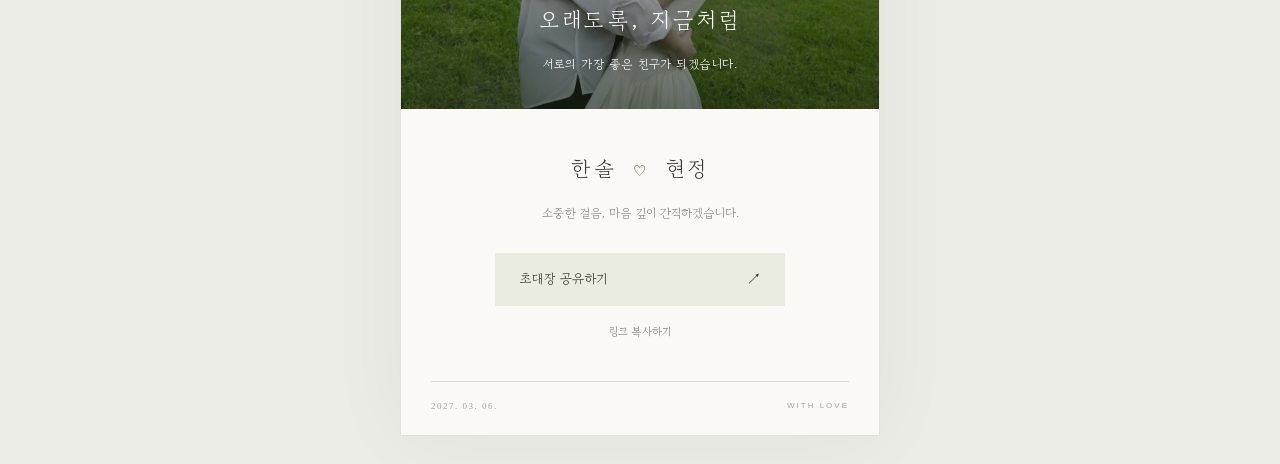
==== commit c9d54038: "style: 공유 썸네일의 영문 문구 순서 교체 - 메인 화면과 동일하게 작은 상단 문구를 SAVE THE DATE로 변경 - 큰 제목을 WE ARE GETTING MARRIED로" ====
--- a/index.html
+++ b/index.html
@@ -11,8 +11,8 @@
   <meta property="og:url" content="https://ihs61855.github.io/wedding-invitation/">
   <meta property="og:locale" content="ko_KR">
   <meta property="og:site_name" content="한솔 · 현정의 결혼식">
-  <meta property="og:image" content="https://ihs61855.github.io/wedding-invitation/images/share-thumbnail.jpg?v=0920ce6bd728">
-  <meta property="og:image:secure_url" content="https://ihs61855.github.io/wedding-invitation/images/share-thumbnail.jpg?v=0920ce6bd728">
+  <meta property="og:image" content="https://ihs61855.github.io/wedding-invitation/images/share-thumbnail.jpg?v=e6aa8eda3f41">
+  <meta property="og:image:secure_url" content="https://ihs61855.github.io/wedding-invitation/images/share-thumbnail.jpg?v=e6aa8eda3f41">
   <meta property="og:image:type" content="image/jpeg">
   <meta property="og:image:width" content="1200">
   <meta property="og:image:height" content="630">
@@ -20,7 +20,7 @@
   <meta name="twitter:card" content="summary_large_image">
   <meta name="twitter:title" content="임한솔 · 장현정, 우리 결혼합니다">
   <meta name="twitter:description" content="2027. 03. 06. SAT 14:20 · 어반폴 트레마리스">
-  <meta name="twitter:image" content="https://ihs61855.github.io/wedding-invitation/images/share-thumbnail.jpg?v=0920ce6bd728">
+  <meta name="twitter:image" content="https://ihs61855.github.io/wedding-invitation/images/share-thumbnail.jpg?v=e6aa8eda3f41">
   <link rel="canonical" href="https://ihs61855.github.io/wedding-invitation/">
   <title>임한솔 · 장현정, 우리 결혼합니다</title>
   <link rel="icon" href="./favicon.svg" type="image/svg+xml">
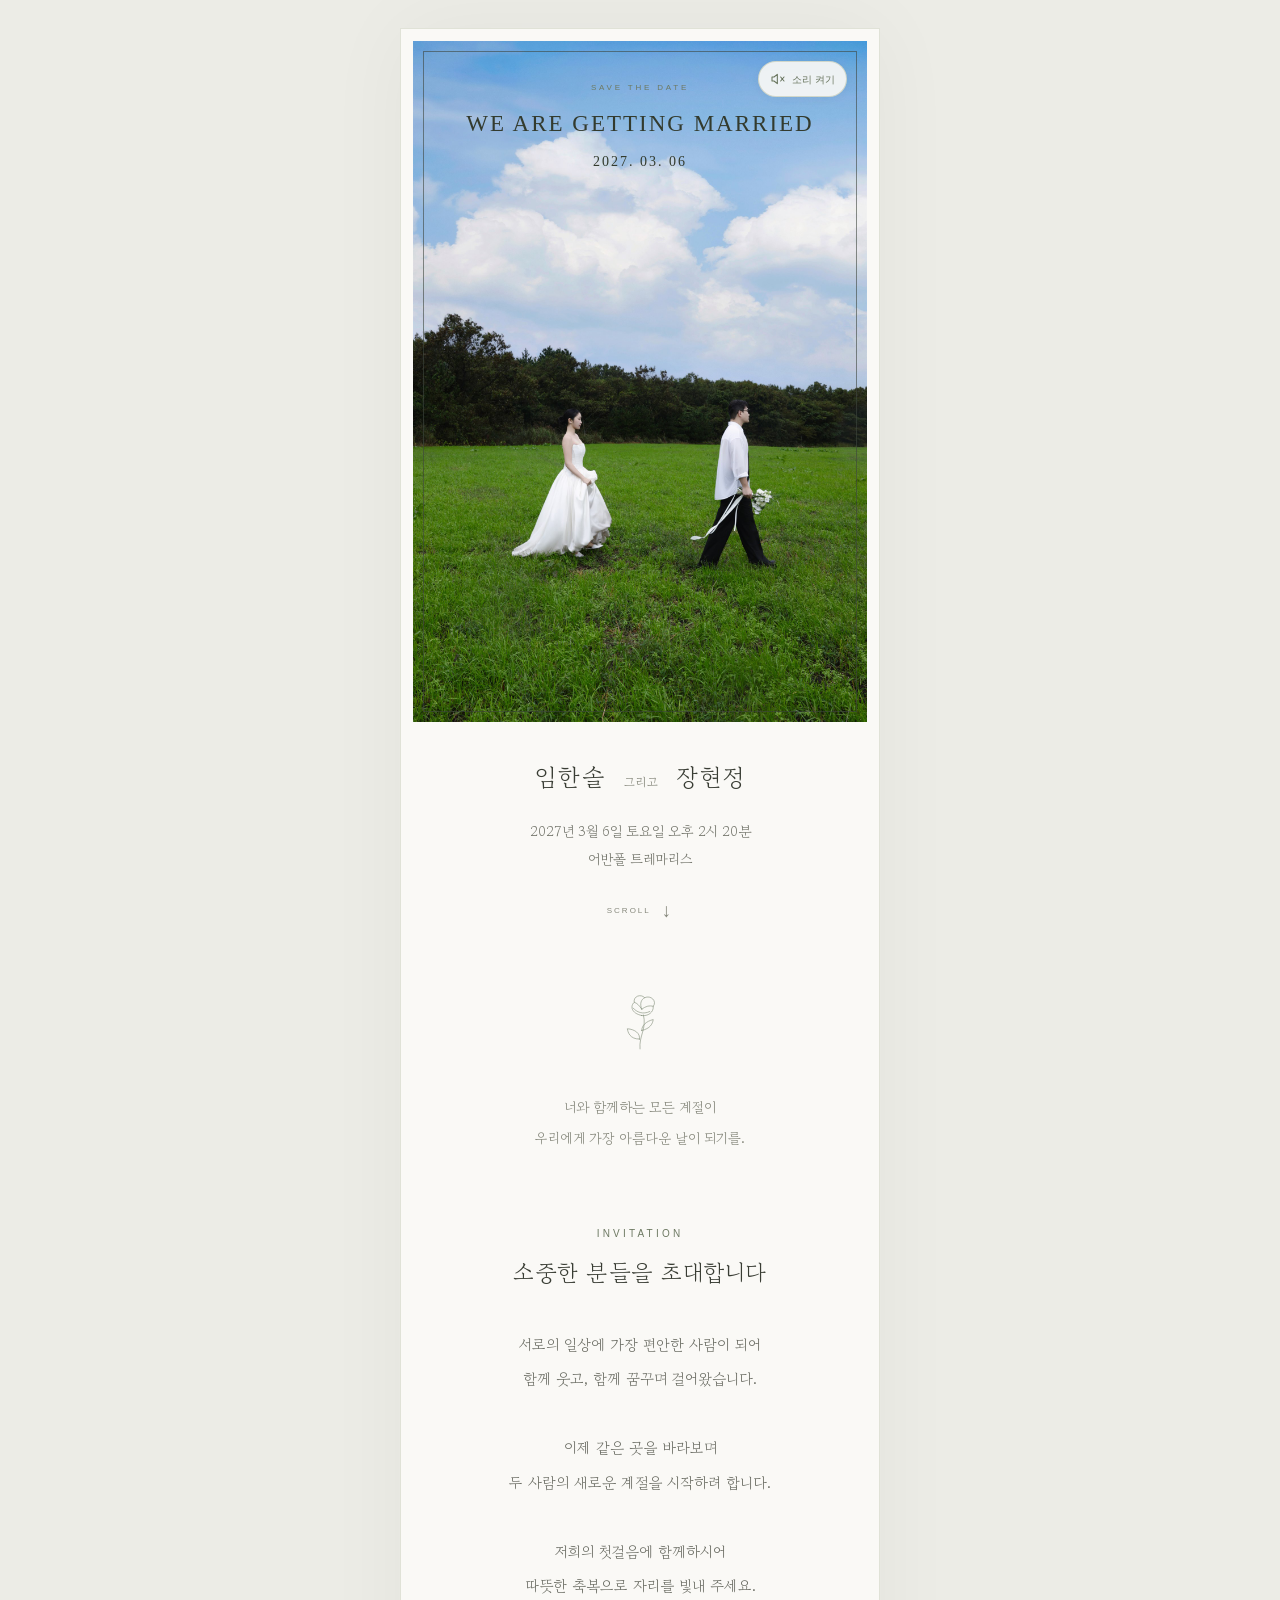
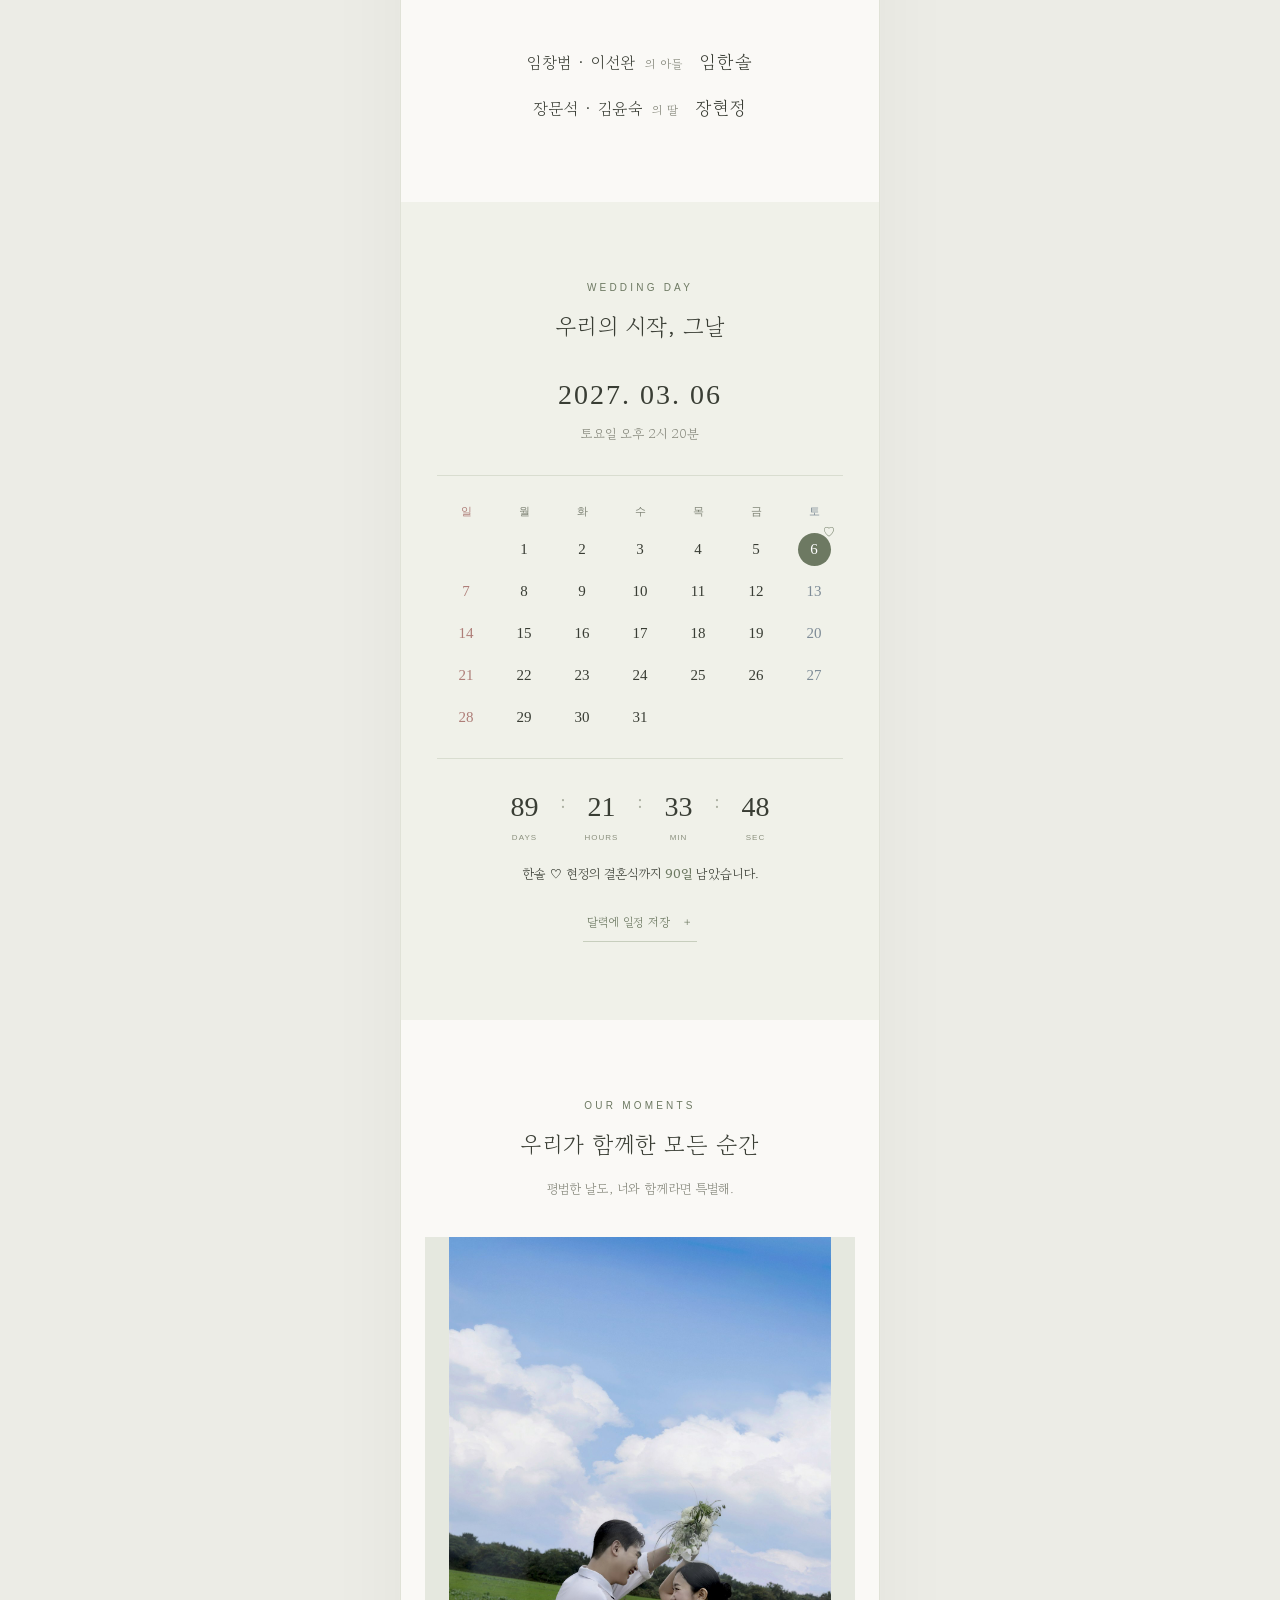
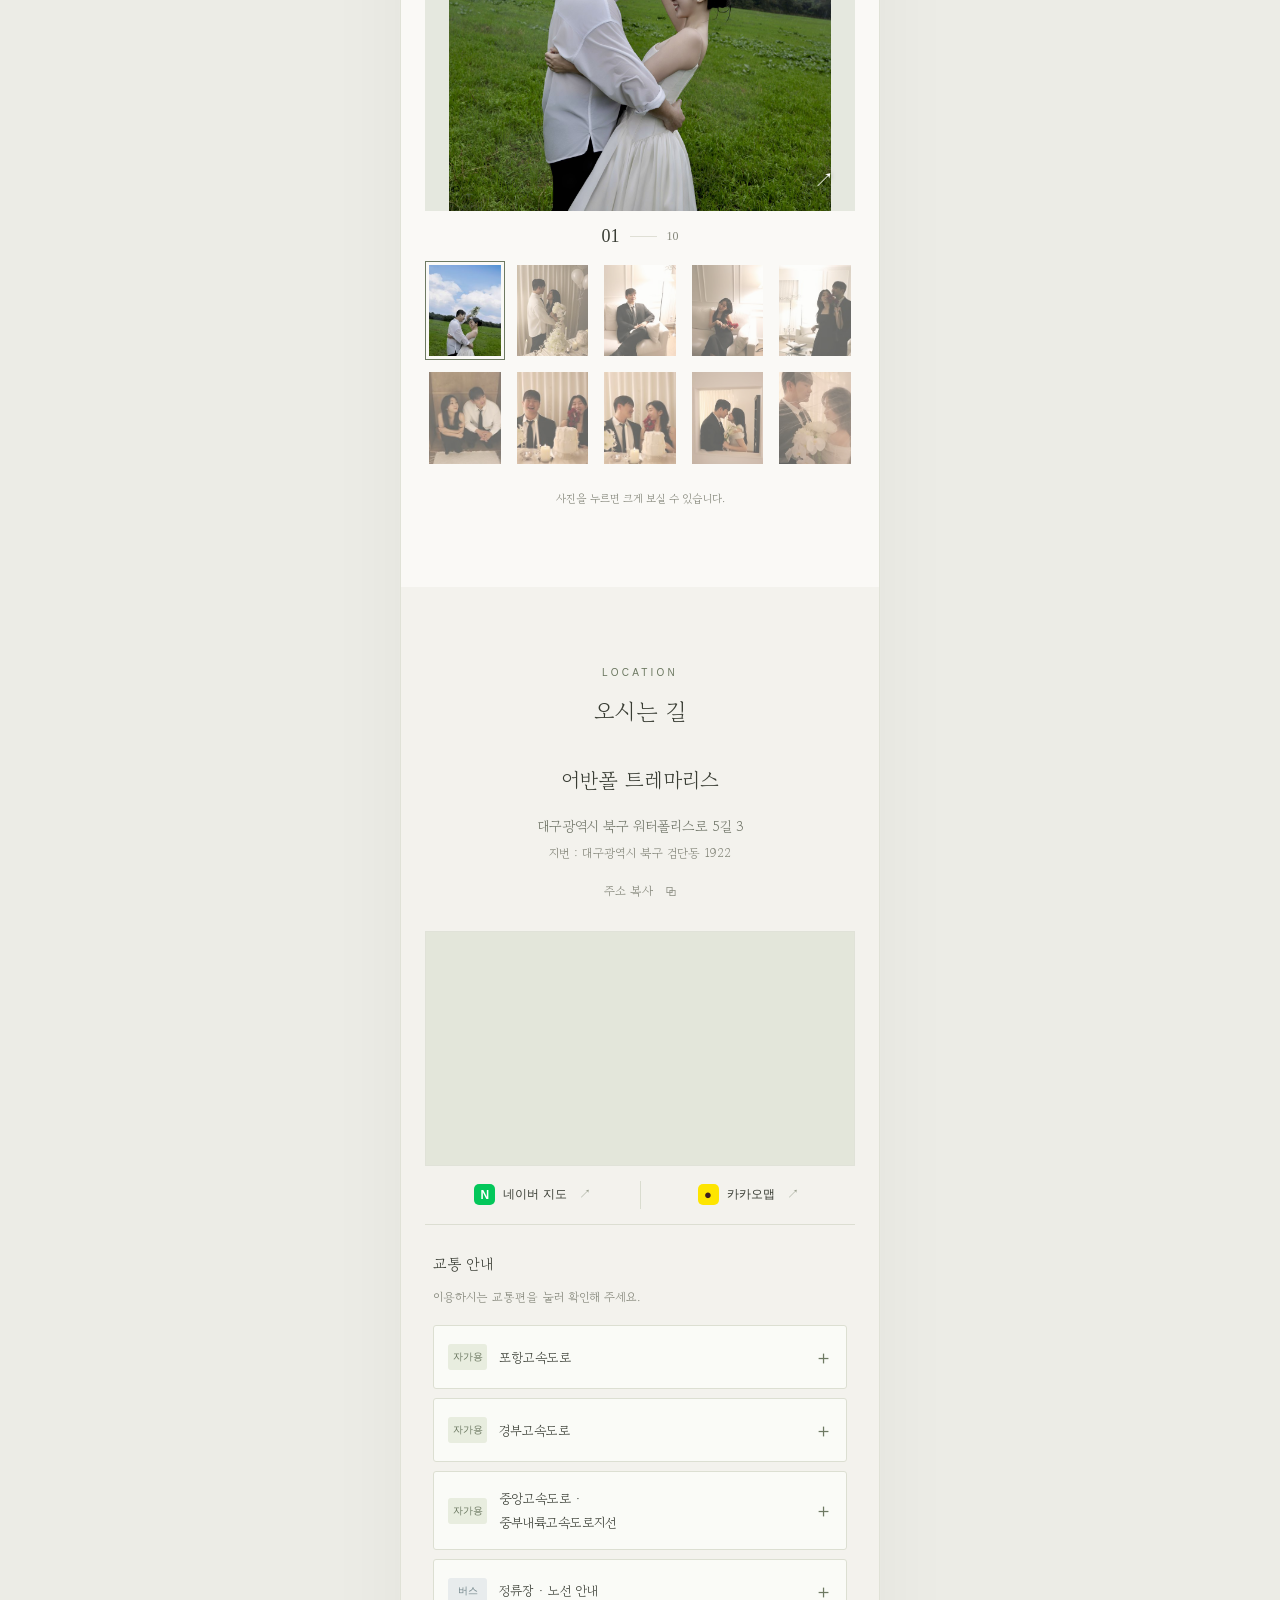
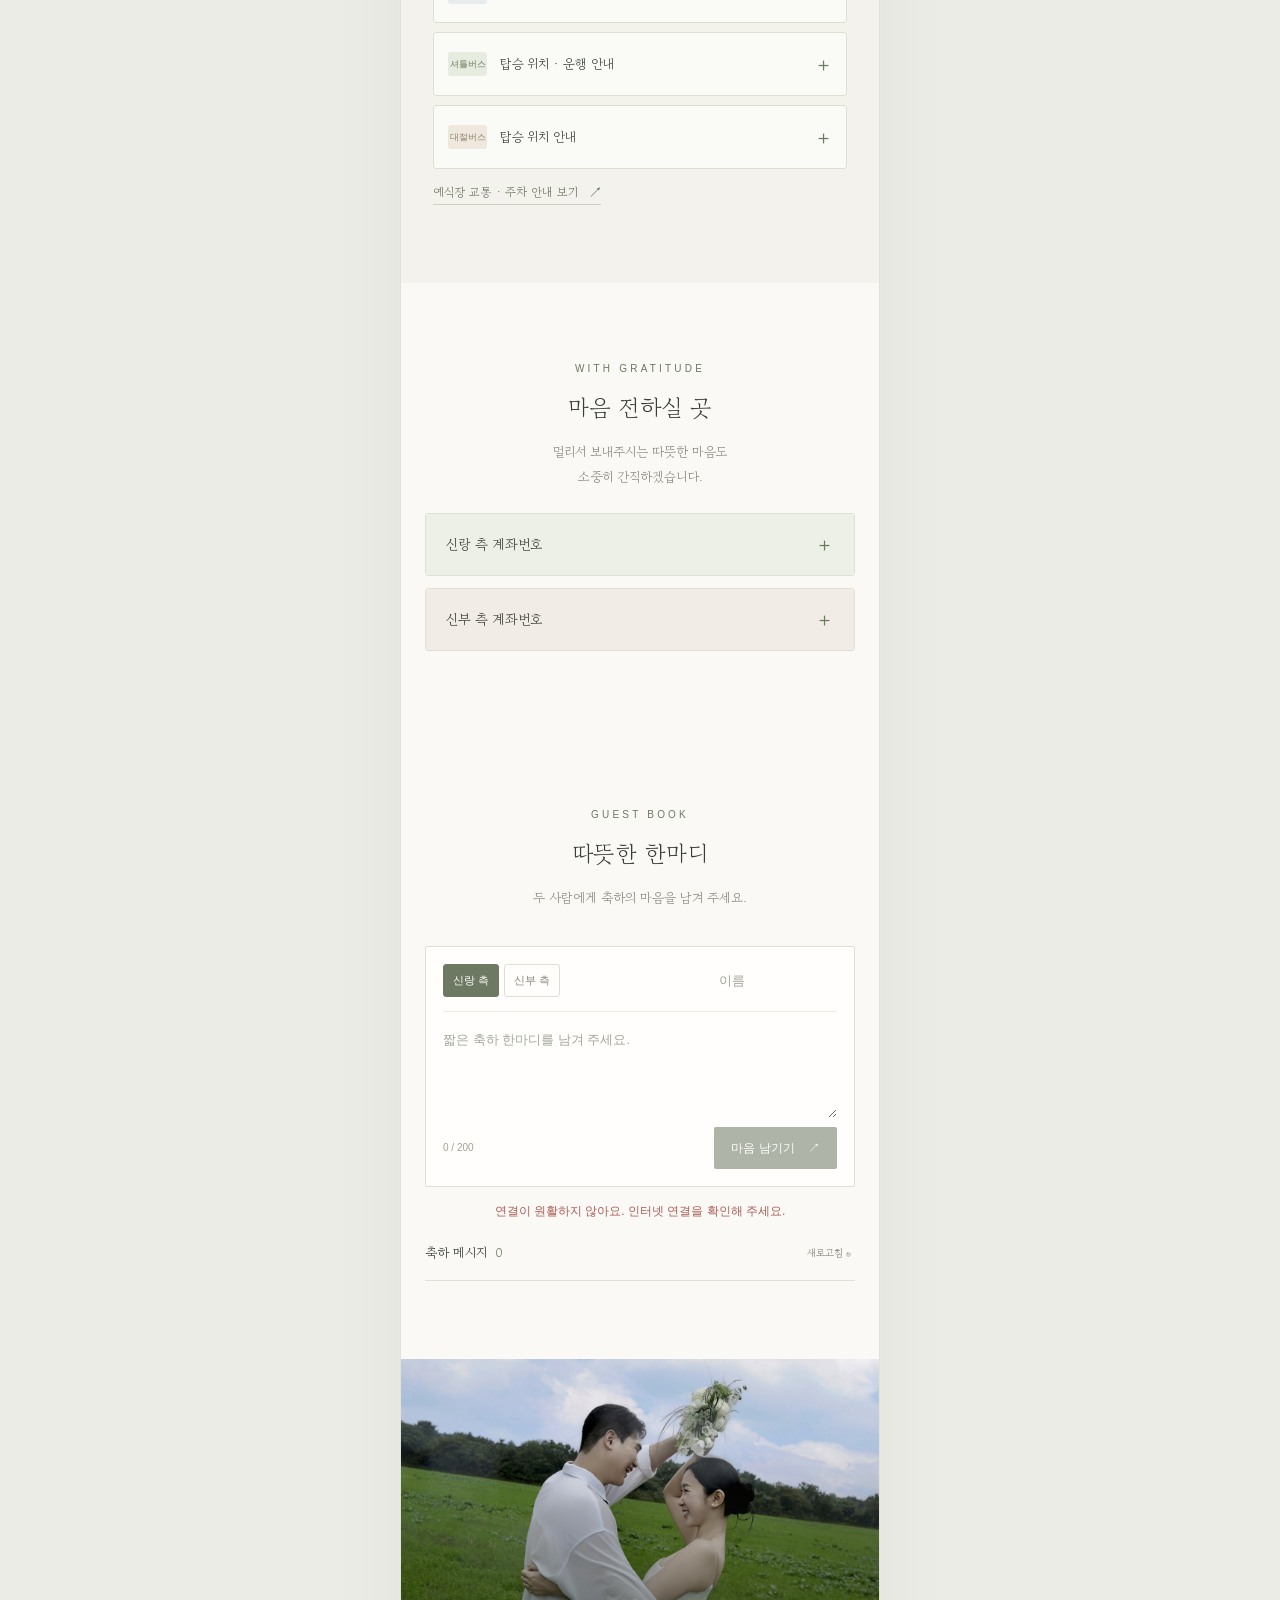
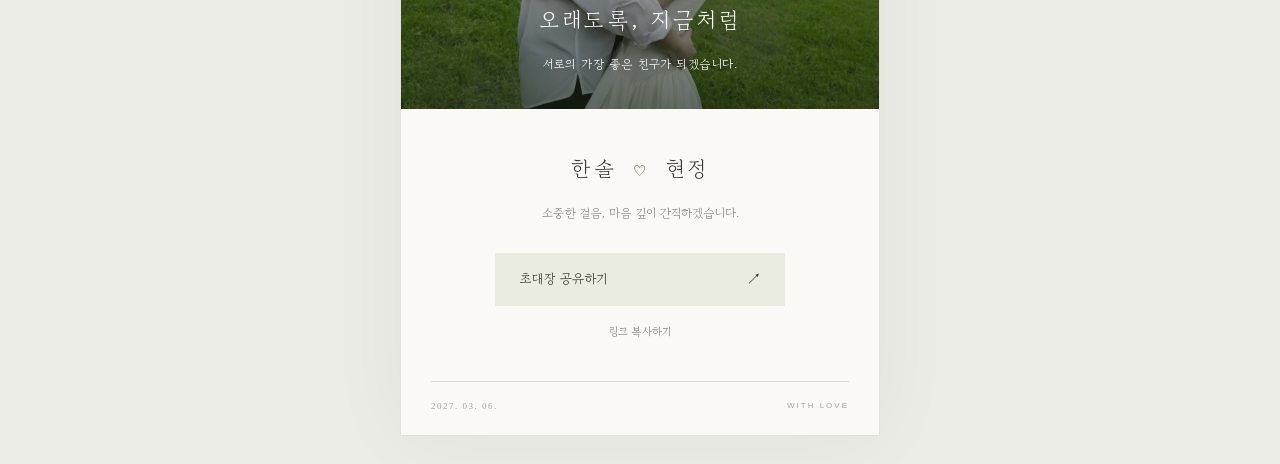
==== commit 2458414b: "style: 갤러리 사진 위 영문 장식 문구 제거 - 갤러리 대표 사진에 겹쳐 보이던 OUR LITTLE FOREVER 문구 제거 - 확대 안내 화살표는 기존처럼 사진 오른쪽 아래" ====
--- a/index.html
+++ b/index.html
@@ -24,7 +24,7 @@
   <link rel="canonical" href="https://ihs61855.github.io/wedding-invitation/">
   <title>임한솔 · 장현정, 우리 결혼합니다</title>
   <link rel="icon" href="./favicon.svg" type="image/svg+xml">
-  <link rel="stylesheet" href="./style.css?v=e11cd3476cbb">
+  <link rel="stylesheet" href="./style.css?v=e35f1cfec041">
   <script src="./config.js?v=75f3a02fc48c" defer></script>
   <script src="./guestbook.js" defer></script>
   <script src="./script.js?v=5bdc2c9c9250" defer></script>
@@ -72,7 +72,7 @@
     </section>
     <section class="section gallery-section" aria-labelledby="gallery-title">
       <div class="section-heading"><p class="eyebrow">OUR MOMENTS</p><h2 id="gallery-title">우리가 함께한 모든 순간</h2><p class="section-description">평범한 날도, 너와 함께라면 특별해.</p></div>
-      <button type="button" class="gallery-main" aria-label="1번째 사진 크게 보기"><img id="gallery-feature" src="./images/gallery-01.jpg?v=d1892cf231e2" width="1280" height="1920" alt="푸른 들판에서 꽃다발을 들고 마주 웃는 두 사람" loading="lazy"><span class="photo-caption">OUR LITTLE FOREVER <span>↗</span></span></button>
+      <button type="button" class="gallery-main" aria-label="1번째 사진 크게 보기"><img id="gallery-feature" src="./images/gallery-01.jpg?v=d1892cf231e2" width="1280" height="1920" alt="푸른 들판에서 꽃다발을 들고 마주 웃는 두 사람" loading="lazy"><span class="photo-caption" aria-hidden="true"><span>↗</span></span></button>
       <div class="gallery-bottom">
         <p><span id="gallery-number">01</span><span class="gallery-divider"></span><span id="gallery-total">10</span></p>
         <div class="gallery-thumbs" aria-label="갤러리 사진 선택">
--- a/style.css
+++ b/style.css
@@ -28,7 +28,7 @@
 .date-section{background:var(--soft)}.date-section .section-heading{margin-bottom:27px}.date-numerals{font:28px/1.6 Georgia;letter-spacing:2px}.date-subtitle{font-size:13px;color:var(--muted);margin-top:4px}.calendar-wrap{border-top:1px solid #d9ddd0;border-bottom:1px solid #d9ddd0;margin:28px 4px;padding:19px 0}.calendar{width:100%;table-layout:fixed;border-collapse:collapse;font-size:14px}.calendar caption{position:absolute;width:1px;height:1px;overflow:hidden;clip:rect(0,0,0,0)}.calendar th{font:11px var(--sans);font-weight:400;height:34px;color:#7e8375}.calendar td{height:42px;font-family:Georgia,serif;font-size:15px}.calendar tr>:first-child{color:#ae7e78}.calendar tr>:last-child{color:#7e8c97}.calendar .wedding-day{display:inline-flex;align-items:center;justify-content:center;border-radius:50%;width:33px;height:33px;color:white;background:var(--green);position:relative}.calendar .wedding-day:after{content:'♡';position:absolute;top:-9px;right:-4px;font:12px var(--sans);color:var(--green)}.countdown{display:flex;align-items:start;justify-content:center;gap:14px;margin:30px auto 20px}.countdown>div{width:44px}.countdown strong{display:block;font:28px/1.25 Georgia;font-variant-numeric:tabular-nums;font-weight:400}.countdown div>span{display:block;font:8px var(--sans);letter-spacing:1px;margin-top:9px;color:#8b907e}.countdown>b{font:18px Georgia;color:#a9ad9f;margin-top:3px}.countdown-message{font-size:13px}.countdown-message strong{color:var(--green);font-weight:700}.text-button{font-size:12px;line-height:1.6;padding:9px 4px;color:var(--muted)}.text-button span{margin-left:8px}.date-section>.text-button{margin-top:17px;border-bottom:1px solid #c7cebd;color:var(--green)}
 
 /* Photographs */
-.gallery-section{padding-left:24px;padding-right:24px}.gallery-main{width:100%;padding:0;position:relative;display:block;text-align:left}.gallery-main>img{width:100%;aspect-ratio:3/4;height:auto;object-fit:contain;object-position:center;background:#e5e8df}.photo-caption{position:absolute;left:19px;right:19px;bottom:17px;color:white;font:9px var(--sans);letter-spacing:2px;display:flex;justify-content:space-between;text-shadow:0 1px 5px #0008}.photo-caption>span{font-size:20px}.gallery-bottom{margin-top:15px}.gallery-bottom>p{display:flex;align-items:center;justify-content:center;gap:10px;margin-bottom:14px;font:12px Georgia;color:var(--muted)}#gallery-number{font-size:18px;color:var(--ink)}.gallery-divider{display:inline-block;width:27px;height:1px;background:var(--line)}.gallery-thumbs{display:grid;grid-template-columns:repeat(5,minmax(0,1fr));gap:8px}.gallery-thumbs>button{width:100%;aspect-ratio:4/5;padding:3px;border:1px solid transparent;opacity:.6}.gallery-thumbs>button.selected{border-color:var(--green);opacity:1}.gallery-thumbs img{width:100%;height:100%;object-fit:cover;object-position:center}.small-note{font-size:11px;color:var(--muted);margin-top:20px}
+.gallery-section{padding-left:24px;padding-right:24px}.gallery-main{width:100%;padding:0;position:relative;display:block;text-align:left}.gallery-main>img{width:100%;aspect-ratio:3/4;height:auto;object-fit:contain;object-position:center;background:#e5e8df}.photo-caption{position:absolute;left:19px;right:19px;bottom:17px;color:white;font:9px var(--sans);letter-spacing:2px;display:flex;justify-content:flex-end;text-shadow:0 1px 5px #0008}.photo-caption>span{font-size:20px}.gallery-bottom{margin-top:15px}.gallery-bottom>p{display:flex;align-items:center;justify-content:center;gap:10px;margin-bottom:14px;font:12px Georgia;color:var(--muted)}#gallery-number{font-size:18px;color:var(--ink)}.gallery-divider{display:inline-block;width:27px;height:1px;background:var(--line)}.gallery-thumbs{display:grid;grid-template-columns:repeat(5,minmax(0,1fr));gap:8px}.gallery-thumbs>button{width:100%;aspect-ratio:4/5;padding:3px;border:1px solid transparent;opacity:.6}.gallery-thumbs>button.selected{border-color:var(--green);opacity:1}.gallery-thumbs img{width:100%;height:100%;object-fit:cover;object-position:center}.small-note{font-size:11px;color:var(--muted);margin-top:20px}
 
 /* Venue */
 .location-section{padding-left:24px;padding-right:24px;background:#f3f2ed}.location-section .section-heading{margin-bottom:30px}.venue-name{font-size:21px;font-weight:400;margin-bottom:12px}.venue-address{font-size:14px;color:#707568;line-height:1.9}.venue-address>span{font-size:12px;color:var(--muted)}.location-section>.text-button{margin:6px 0 22px}.map-wrap{height:235px;overflow:hidden;background:#e3e6da;border:1px solid #e0e2d8}.map-wrap iframe{height:100%;width:100%;border:0;display:block}.map-links{display:flex;align-items:center;border-bottom:1px solid #dcded2;padding:15px 0}.map-links>a{display:flex;align-items:center;justify-content:center;gap:8px;font:12px var(--sans);width:50%;min-height:28px}.map-links>a+a{border-left:1px solid #d9dccf}.map-links>a>span:last-child{color:#999f8e;margin-left:4px}.map-icon{display:inline-flex;align-items:center;justify-content:center;width:21px;height:21px;border-radius:5px;font:bold 12px var(--sans)}.naver{background:#03c75a;color:white}.kakao{background:#fee500;color:#3c1e1e;font-size:13px}.travel-info{text-align:left;padding:25px 8px 0;font-size:13px;color:#858979}.travel-label{font-size:15px;color:var(--ink);margin-bottom:8px}.travel-info>a{font-size:12px;display:inline-block;margin-top:12px;color:var(--green);border-bottom:1px solid #ccd1c1}.travel-info>a span{margin-left:8px}
